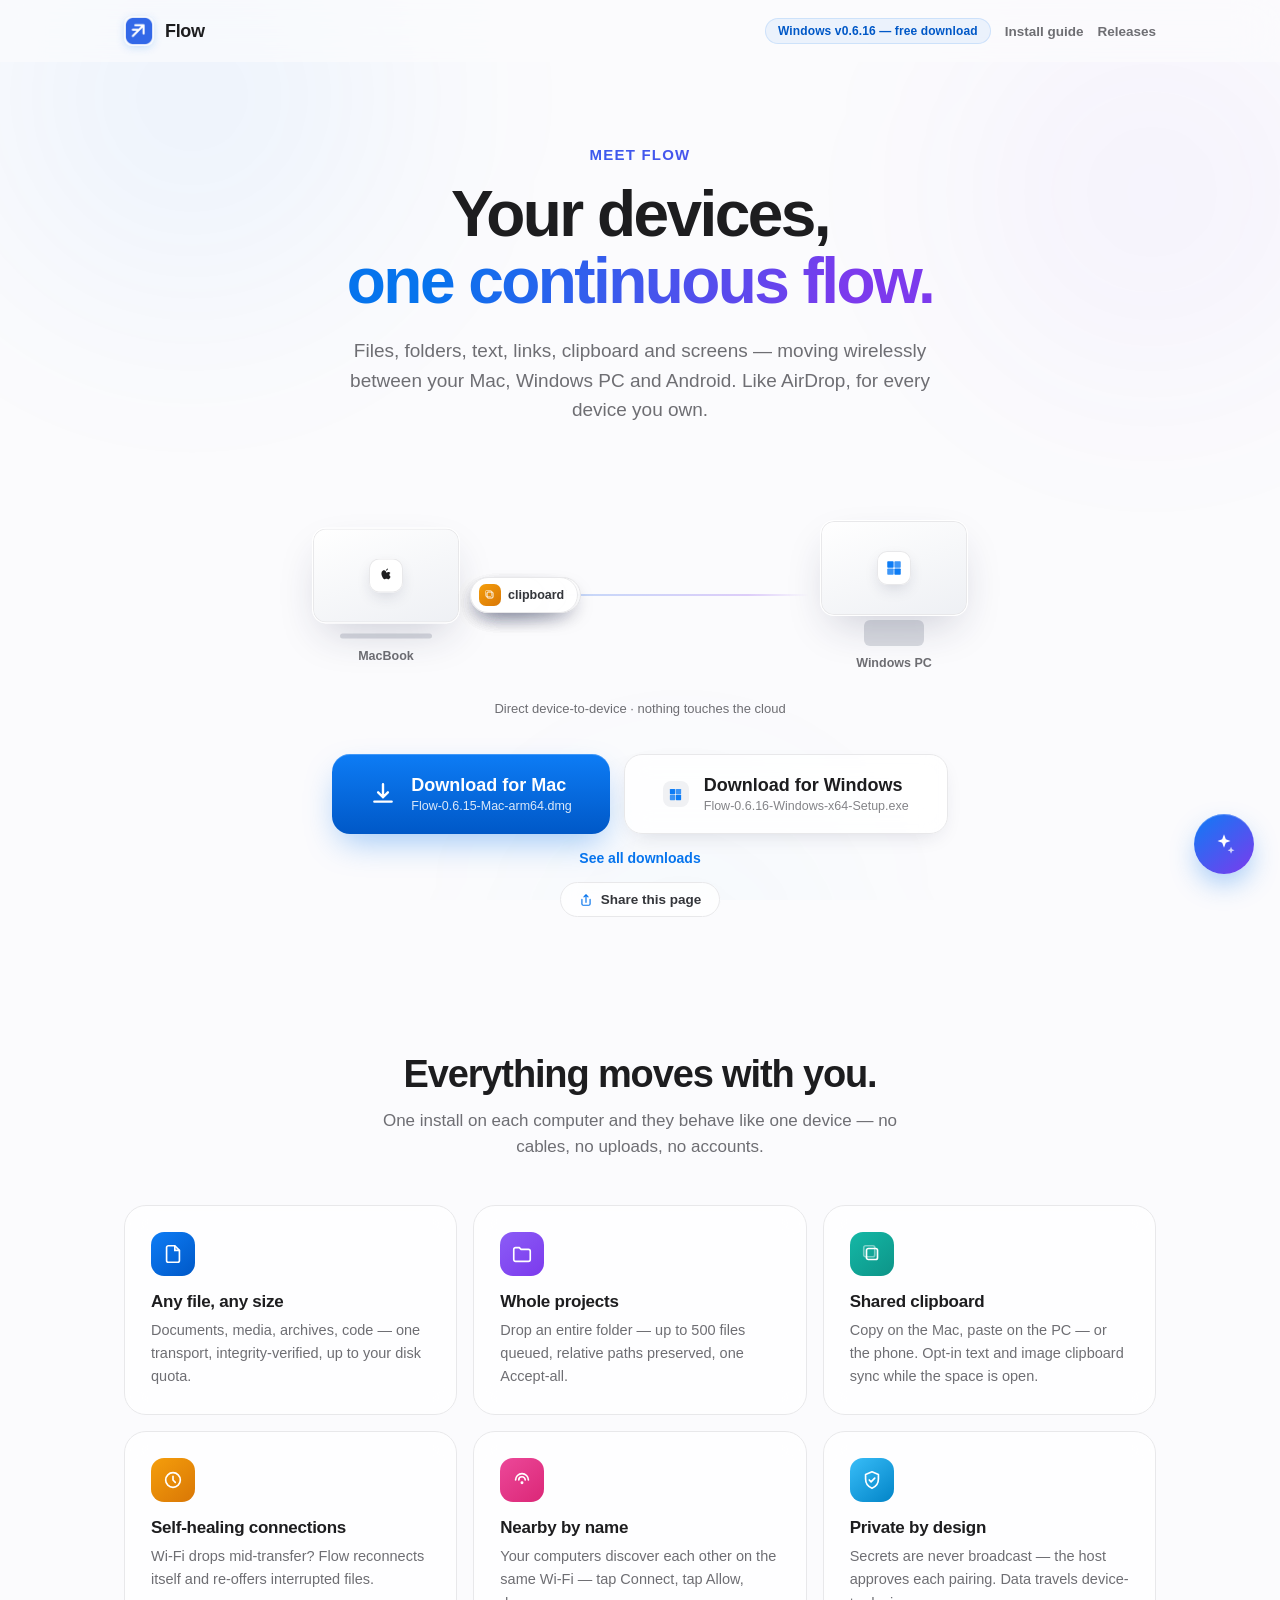
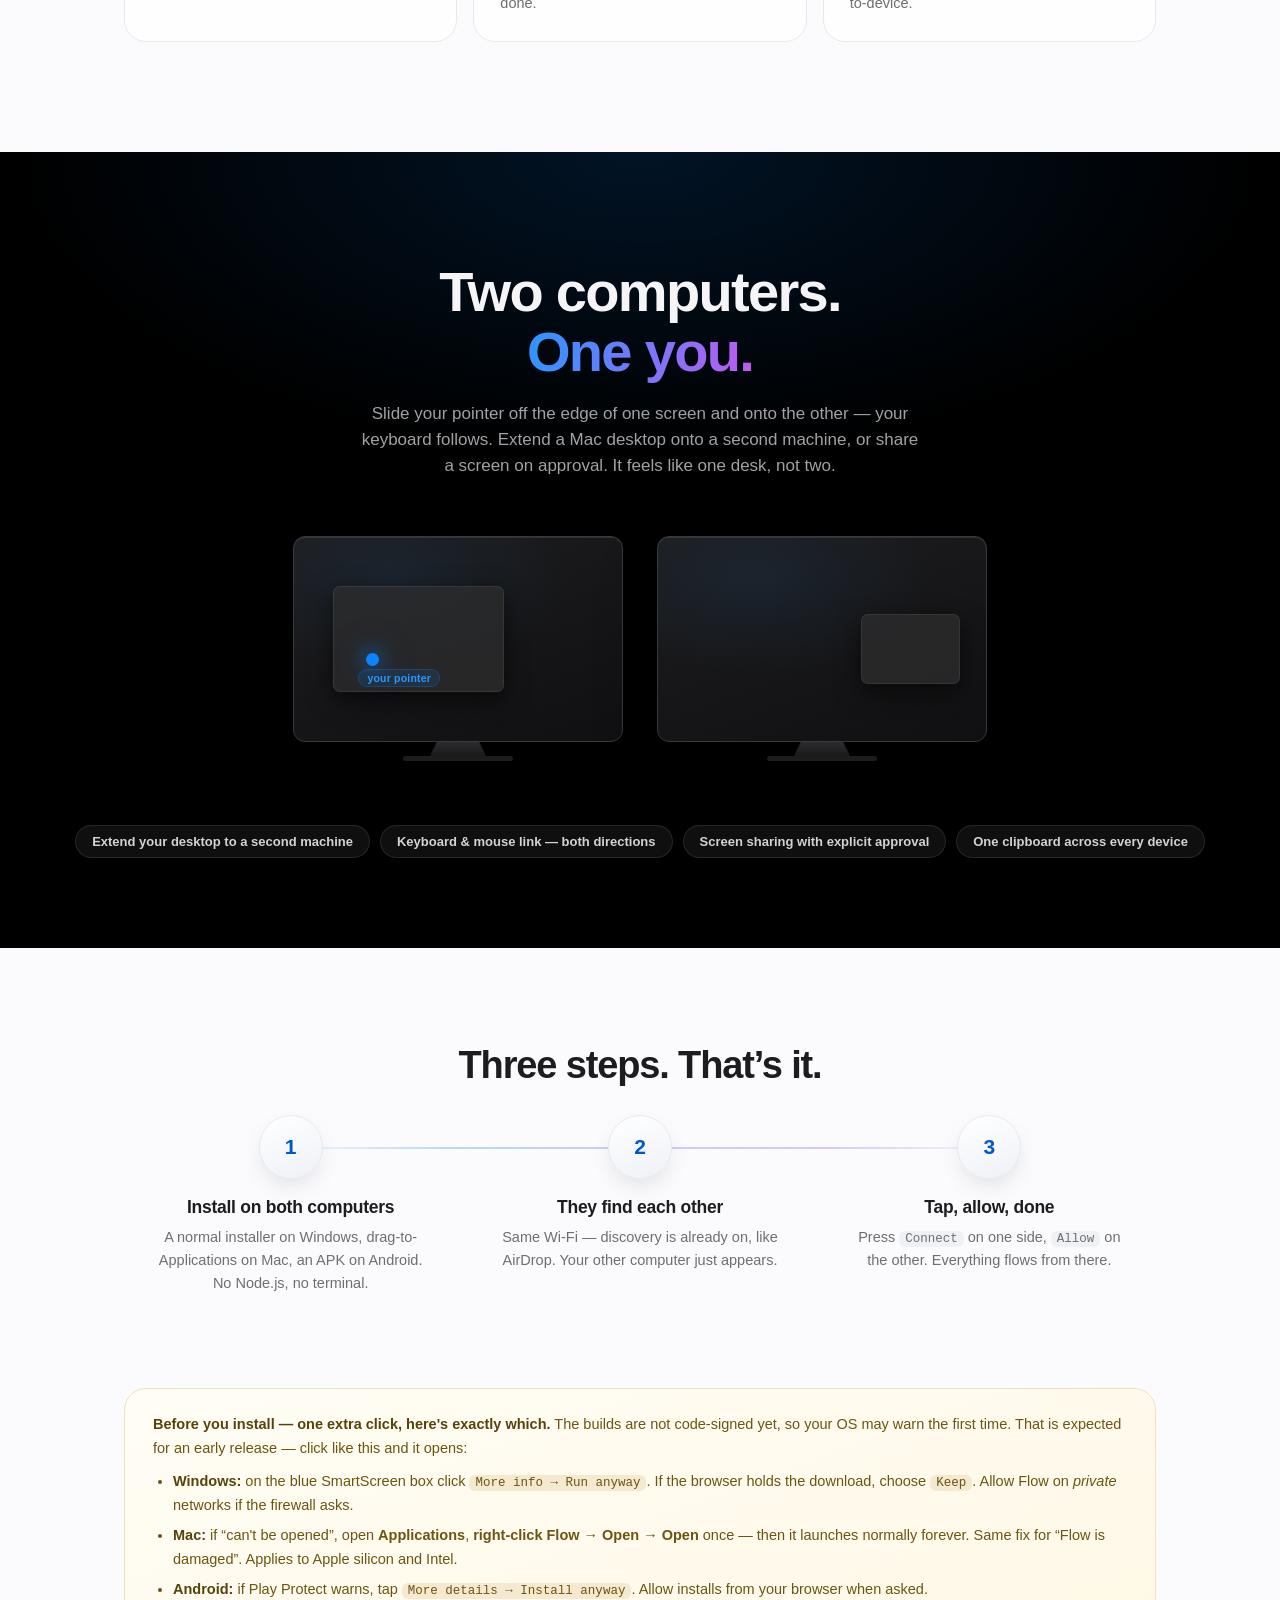
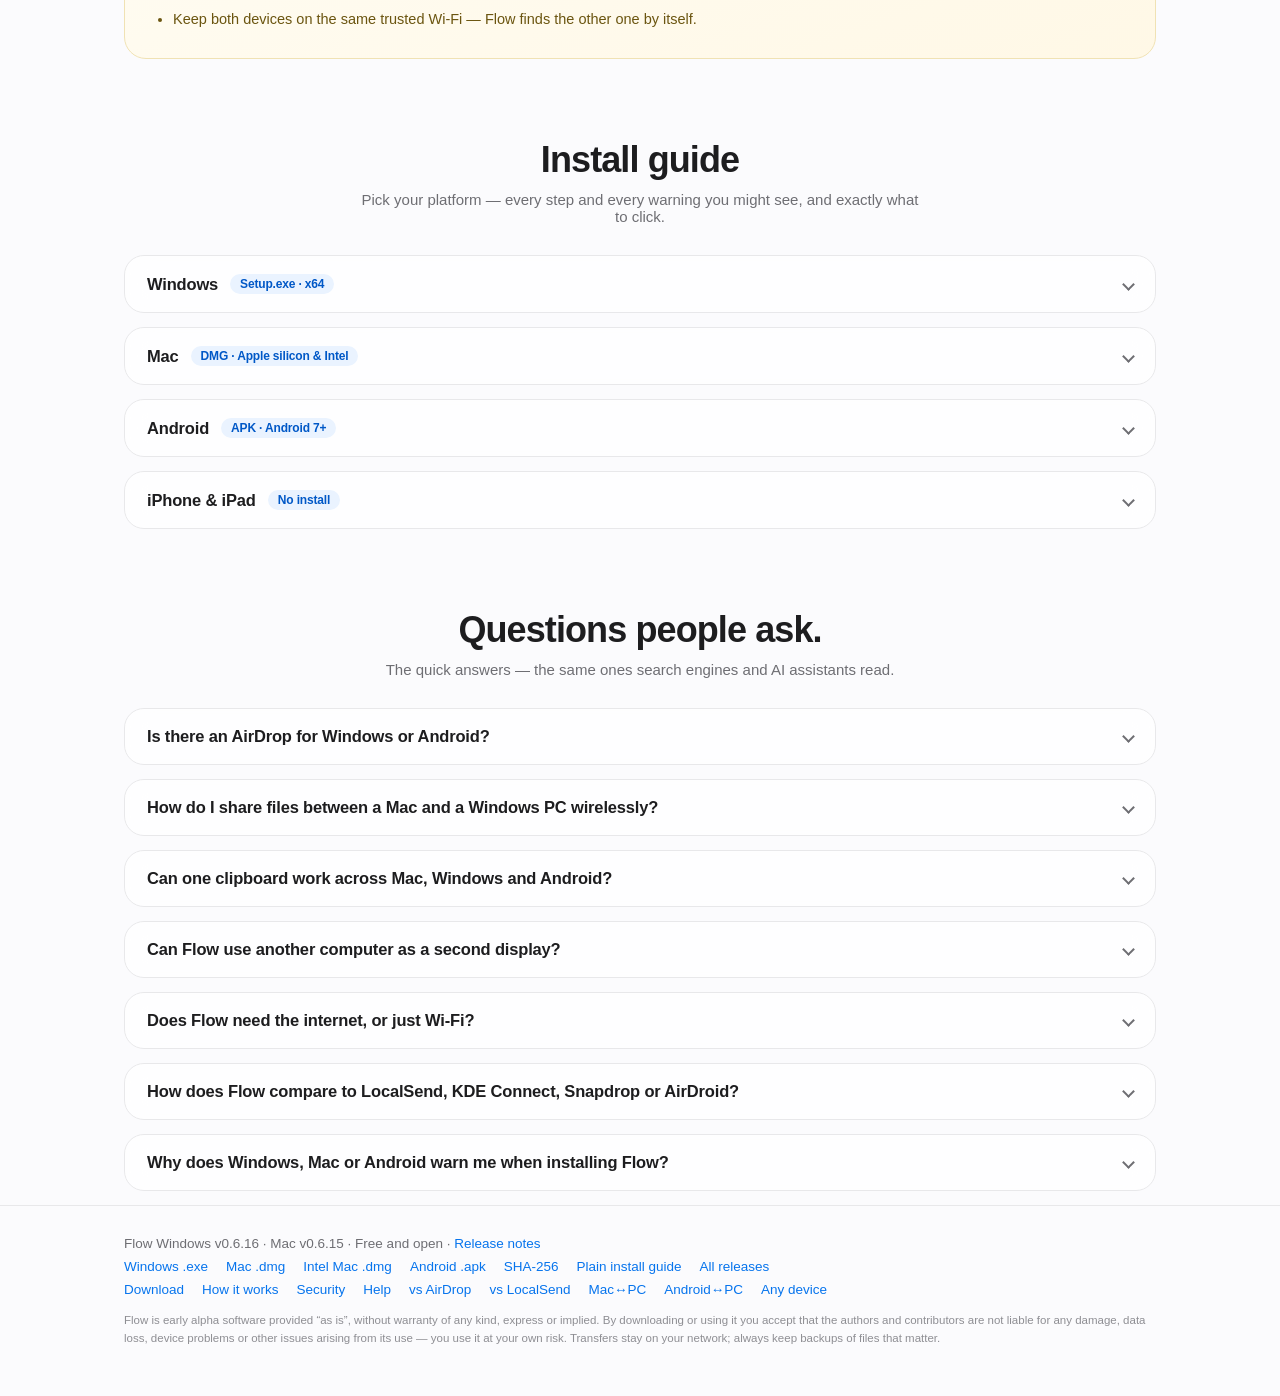
==== index.html @ bc254132 "Keep download links usable when GitHub API stalls" ====
<!doctype html>
<html lang="en">
  <head>
    <meta charset="utf-8" />
    <meta name="viewport" content="width=device-width, initial-scale=1" />
    <title>
      Flow — AirDrop-style file sharing for Windows, Mac &amp; Android
    </title>
    <meta
      name="description"
      content="Flow moves files, folders, text, links and clipboard between your Mac, Windows PC and Android phone wirelessly — like AirDrop, for every device you own. Share from the Windows Send To menu, Finder Open With, the Android share sheet or the menu-bar tray."
    />
    <link rel="canonical" href="https://platiniumtermite.github.io/" />
    <meta name="theme-color" content="#0674ed" />
    <meta property="og:type" content="website" />
    <meta property="og:site_name" content="Flow" />
    <meta property="og:url" content="https://platiniumtermite.github.io/" />
    <meta
      property="og:title"
      content="Flow — your devices, one continuous flow"
    />
    <meta
      property="og:description"
      content="AirDrop-like continuity for every device you own. Move files, folders, text, clipboard and screens between Mac, Windows and Android — free download."
    />
    <meta
      property="og:image"
      content="https://platiniumtermite.github.io/Flow.png"
    />
    <meta name="twitter:card" content="summary" />
    <meta
      name="twitter:title"
      content="Flow — your devices, one continuous flow"
    />
    <meta
      name="twitter:description"
      content="AirDrop-like continuity for every device you own. Move files, folders, text, clipboard and screens between Mac, Windows and Android."
    />
    <meta
      name="twitter:image"
      content="https://platiniumtermite.github.io/Flow.png"
    />
    <meta
      name="keywords"
      content="airdrop for windows, continuity for windows, share files mac windows android, clipboard sync, extended display, universal control alternative"
    />
    <meta
      name="google-site-verification"
      content="go0T_P_wX81kLyziP_LCDEu0iZBkW4DK059RLP5fNl0"
    />
    <meta name="theme-color" content="#fafafa" />
    <link rel="icon" type="image/png" href="Flow.png" />
    <script type="application/ld+json">
      {
        "@context": "https://schema.org",
        "@type": "SoftwareApplication",
        "name": "Flow",
        "alternateName": "Flow Universal Continuity",
        "description": "AirDrop-like continuity for every device: share files, folders, text, links, clipboard, screens and keyboard/mouse between Mac, Windows and Android over Wi-Fi. Devices discover each other automatically and every connection asks for approval.",
        "operatingSystem": "macOS, Windows, Android",
        "applicationCategory": "UtilitiesApplication",
        "offers": { "@type": "Offer", "price": "0", "priceCurrency": "USD" },
        "url": "https://platiniumtermite.github.io/",
        "downloadUrl": "https://github.com/PlatiniumTermite/flow-downloads/releases",
        "softwareVersion": "0.6.15",
        "featureList": "AirDrop-style file sharing, universal clipboard sync, extended display to a second computer, bidirectional keyboard and mouse link, screen sharing with approval, resumable transfers, menu-bar and system-tray agent",
        "keywords": "airdrop for windows, apple continuity for windows, share files mac windows android, universal clipboard windows mac, extended display second computer, universal control alternative"
      }
    </script>
    <script type="application/ld+json">
      {
        "@context": "https://schema.org",
        "@type": "FAQPage",
        "mainEntity": [
          {
            "@type": "Question",
            "name": "Is there an AirDrop for Windows or Android?",
            "acceptedAnswer": {
              "@type": "Answer",
              "text": "Flow is the closest equivalent: a free app that puts AirDrop-style sending on Windows, macOS and Android. Devices on the same Wi-Fi discover each other automatically, the receiver approves, and files, folders, text, links and clipboard move wirelessly."
            }
          },
          {
            "@type": "Question",
            "name": "How do I share files between a Mac and a Windows PC wirelessly?",
            "acceptedAnswer": {
              "@type": "Answer",
              "text": "Install Flow on both computers and join the same Wi-Fi. The computers find each other like AirDrop, one side taps Connect, the other taps Allow, and files can be sent in either direction with progress, resume and folder support."
            }
          },
          {
            "@type": "Question",
            "name": "Can one clipboard work across Mac, Windows and Android?",
            "acceptedAnswer": {
              "@type": "Answer",
              "text": "Yes. Flow syncs copied text in both directions between desktops — like Apple's Universal Clipboard — and clipboard images between desktops too. Android participates through the app and share sheet."
            }
          },
          {
            "@type": "Question",
            "name": "Can Flow use another computer as a second display?",
            "acceptedAnswer": {
              "@type": "Answer",
              "text": "Yes — a Mac can extend its desktop onto a connected Windows or Mac computer over Wi-Fi (experimental), and either side can drive the extended screen with its own keyboard and mouse after approval."
            }
          },
          {
            "@type": "Question",
            "name": "Does Flow need the internet?",
            "acceptedAnswer": {
              "@type": "Answer",
              "text": "No. Everything runs on your local Wi-Fi — discovery, pairing, files, clipboard and displays. A phone hotspot works when there's no router. For devices on different networks, invitation links or a self-hosted relay can bridge them."
            }
          },
          {
            "@type": "Question",
            "name": "How does Flow compare to LocalSend, KDE Connect, Snapdrop or AirDroid?",
            "acceptedAnswer": {
              "@type": "Answer",
              "text": "Flow focuses on the full continuity experience rather than just file transfer: alongside AirDrop-style sending it adds a shared clipboard, screen sharing, a second-computer extended display and bidirectional keyboard/mouse linking, all from a menu-bar or tray agent that stays discoverable without a window open."
            }
          },
          {
            "@type": "Question",
            "name": "Why does my computer warn me when installing Flow?",
            "acceptedAnswer": {
              "@type": "Answer",
              "text": "Flow is an early-alpha build distributed outside the app stores, so Windows SmartScreen, macOS Gatekeeper and Play Protect show their standard 'unknown developer' warnings. On Windows click More info → Run anyway; on Mac right-click Flow → Open → Open; on Android tap More details → Install anyway."
            }
          }
        ]
      }
    </script>
    <script type="application/ld+json">
      {
        "@context": "https://schema.org",
        "@type": "Organization",
        "name": "Flow",
        "url": "https://platiniumtermite.github.io/",
        "logo": "https://platiniumtermite.github.io/Flow.png"
      }
    </script>
    <script type="application/ld+json">
      {
        "@context": "https://schema.org",
        "@type": "WebSite",
        "name": "Flow",
        "url": "https://platiniumtermite.github.io/"
      }
    </script>
    <style>
      :root {
        --blue: #0674ed;
        --blue-deep: #0058c7;
        --violet: #7c3aed;
        --ink: #1d1d1f;
        --muted: #6e6e73;
        --line: #e8e8ea;
        --card: rgba(255, 255, 255, 0.72);
        --ease: cubic-bezier(0.22, 1, 0.36, 1);
      }
      * {
        box-sizing: border-box;
        margin: 0;
      }
      html {
        scroll-behavior: smooth;
      }
      body {
        font-family:
          -apple-system, BlinkMacSystemFont, "SF Pro Display", "SF Pro Text",
          "Segoe UI", Roboto, Inter, sans-serif;
        color: var(--ink);
        background: #fbfbfd;
        -webkit-font-smoothing: antialiased;
        text-rendering: optimizeLegibility;
        overflow-x: hidden;
      }

      /* ---------- ambient ---------- */
      .ambient {
        position: fixed;
        inset: 0;
        z-index: -2;
        overflow: hidden;
      }
      .ambient i {
        position: absolute;
        border-radius: 50%;
        filter: blur(90px);
        opacity: 0.5;
      }
      .ambient i.a {
        width: 44rem;
        height: 40rem;
        left: -10rem;
        top: -14rem;
        background: radial-gradient(circle, #0674ed26, transparent 65%);
        animation: drift-a 26s ease-in-out infinite alternate;
      }
      .ambient i.b {
        width: 40rem;
        height: 36rem;
        right: -12rem;
        top: -6rem;
        background: radial-gradient(circle, #7c3aed1f, transparent 65%);
        animation: drift-b 32s ease-in-out infinite alternate;
      }
      .ambient i.c {
        width: 34rem;
        height: 30rem;
        left: 32%;
        bottom: -18rem;
        background: radial-gradient(circle, #0ea5e914, transparent 65%);
        animation: drift-c 38s ease-in-out infinite alternate;
      }
      @keyframes drift-a {
        to {
          transform: translate(7rem, 5rem) scale(1.12);
        }
      }
      @keyframes drift-b {
        to {
          transform: translate(-6rem, 7rem) scale(1.08);
        }
      }
      @keyframes drift-c {
        to {
          transform: translate(-5rem, -6rem) scale(1.15);
        }
      }

      /* ---------- frosted nav ---------- */
      nav {
        position: sticky;
        top: 0;
        z-index: 50;
        backdrop-filter: saturate(180%) blur(20px);
        -webkit-backdrop-filter: saturate(180%) blur(20px);
        background: rgba(251, 251, 253, 0.72);
        transition: box-shadow 0.35s var(--ease);
      }
      nav.scrolled {
        box-shadow: 0 1px 0 var(--line);
      }
      .nav-in {
        max-width: 1080px;
        margin: 0 auto;
        padding: 16px 24px;
        display: flex;
        align-items: center;
        justify-content: space-between;
      }
      .brand {
        display: flex;
        align-items: center;
        gap: 11px;
        font-weight: 700;
        font-size: 18px;
        letter-spacing: -0.02em;
      }
      .brand img {
        width: 30px;
        height: 30px;
        border-radius: 8px;
        box-shadow: 0 2px 8px #0674ed30;
      }
      .nav-right {
        display: flex;
        align-items: center;
        gap: 14px;
      }
      .badge {
        font-size: 12px;
        font-weight: 600;
        letter-spacing: 0.01em;
        color: var(--blue-deep);
        background: #0674ed10;
        border: 1px solid #0674ed22;
        padding: 5px 12px;
        border-radius: 999px;
      }
      .nav-link {
        font-size: 13.5px;
        font-weight: 600;
        color: var(--muted);
        text-decoration: none;
        transition: color 0.2s;
      }
      .nav-link:hover {
        color: var(--ink);
      }

      .wrap {
        max-width: 1080px;
        margin: 0 auto;
        padding: 0 24px;
      }

      /* ---------- reveal ---------- */
      .reveal {
        opacity: 0;
        transform: translateY(26px);
        transition:
          opacity 0.9s var(--ease),
          transform 0.9s var(--ease);
        transition-delay: var(--d, 0s);
      }
      .reveal.in {
        opacity: 1;
        transform: none;
      }

      /* ---------- hero ---------- */
      .hero {
        text-align: center;
        padding: 84px 0 40px;
      }
      .eyebrow {
        font-size: 15px;
        font-weight: 600;
        letter-spacing: 0.08em;
        text-transform: uppercase;
        background: linear-gradient(100deg, var(--blue), var(--violet));
        -webkit-background-clip: text;
        background-clip: text;
        color: transparent;
        margin-bottom: 18px;
      }
      .hero h1 {
        font-size: clamp(38px, 6.4vw, 64px);
        letter-spacing: -0.04em;
        line-height: 1.04;
        font-weight: 750;
      }
      .hero h1 span {
        background: linear-gradient(105deg, var(--blue) 15%, var(--violet) 85%);
        -webkit-background-clip: text;
        background-clip: text;
        color: transparent;
      }
      .hero p.sub {
        margin: 22px auto 0;
        max-width: 580px;
        font-size: 19px;
        line-height: 1.55;
        color: var(--muted);
      }

      /* ---------- device flow visual ---------- */
      .stage {
        position: relative;
        margin: 56px auto 8px;
        width: min(680px, 92vw);
        height: 230px;
      }
      .dev {
        position: absolute;
        top: 50%;
        transform: translateY(-50%);
        width: 148px;
        display: flex;
        flex-direction: column;
        align-items: center;
        gap: 10px;
        animation: float 7s ease-in-out infinite;
      }
      .dev.left {
        left: 12px;
      }
      .dev.right {
        right: 12px;
        animation-delay: -3.5s;
      }
      @keyframes float {
        0%,
        100% {
          transform: translateY(-52%);
        }
        50% {
          transform: translateY(-47%);
        }
      }
      .screen {
        width: 148px;
        height: 96px;
        border-radius: 14px;
        background: linear-gradient(160deg, #ffffff, #eef0f4);
        border: 1px solid #ffffff;
        box-shadow:
          0 18px 44px -12px rgba(31, 38, 71, 0.22),
          inset 0 0 0 1px var(--line);
        display: grid;
        place-items: center;
        position: relative;
        overflow: hidden;
      }
      .screen::after {
        content: "";
        position: absolute;
        inset: 0;
        background: linear-gradient(
          115deg,
          transparent 30%,
          #ffffff70 48%,
          transparent 62%
        );
        transform: translateX(-120%);
        animation: sheen 6s ease-in-out infinite;
      }
      @keyframes sheen {
        0%,
        55% {
          transform: translateX(-120%);
        }
        80%,
        100% {
          transform: translateX(120%);
        }
      }
      .dev .base {
        width: 92px;
        height: 5px;
        border-radius: 4px;
        background: #d8dae0;
      }
      .dev.right .base {
        width: 60px;
        height: 26px;
        border-radius: 6px;
        margin-top: -6px;
      }
      .os-dot {
        width: 34px;
        height: 34px;
        border-radius: 10px;
        display: grid;
        place-items: center;
        background: #fff;
        box-shadow:
          0 6px 16px -4px rgba(31, 38, 71, 0.18),
          inset 0 0 0 1px var(--line);
      }
      .os-dot svg {
        width: 18px;
        height: 18px;
      }
      .dev .name {
        font-size: 12.5px;
        font-weight: 600;
        color: var(--muted);
      }

      /* radar pulse behind each device */
      .pulse {
        position: absolute;
        top: 50%;
        width: 150px;
        height: 150px;
        transform: translateY(-50%);
        border-radius: 50%;
        pointer-events: none;
      }
      .pulse.left {
        left: 11px;
      }
      .pulse.right {
        right: 11px;
      }
      .pulse::before,
      .pulse::after {
        content: "";
        position: absolute;
        inset: 0;
        border-radius: 50%;
        border: 1.5px solid #0674ed;
        opacity: 0;
        animation: radar 4.5s ease-out infinite;
      }
      .pulse::after {
        animation-delay: 2.25s;
      }
      @keyframes radar {
        0% {
          transform: scale(0.55);
          opacity: 0.5;
        }
        100% {
          transform: scale(1.5);
          opacity: 0;
        }
      }

      /* the beam + flying payloads */
      .beam {
        position: absolute;
        left: 170px;
        right: 170px;
        top: 50%;
        height: 2px;
        transform: translateY(-50%);
        background: linear-gradient(
          90deg,
          transparent,
          #0674ed3d 18%,
          #7c3aed3d 82%,
          transparent
        );
        border-radius: 2px;
      }
      .fly {
        position: absolute;
        top: 50%;
        left: 170px;
        transform: translateY(-50%);
        animation: travel 3.4s var(--ease) infinite;
      }
      .fly.f2 {
        animation-delay: -1.7s;
      }
      .fly.back {
        animation-name: travel-back;
        animation-delay: -0.85s;
      }
      .fly.back.f4 {
        animation-delay: -2.55s;
      }
      @keyframes travel {
        0% {
          left: 170px;
          opacity: 0;
          transform: translateY(-50%) scale(0.7);
        }
        12% {
          opacity: 1;
          transform: translateY(-50%) scale(1);
        }
        88% {
          opacity: 1;
        }
        100% {
          left: calc(100% - 208px);
          opacity: 0;
          transform: translateY(-50%) scale(0.7);
        }
      }
      @keyframes travel-back {
        0% {
          left: calc(100% - 208px);
          opacity: 0;
          transform: translateY(-50%) scale(0.7);
        }
        12% {
          opacity: 1;
          transform: translateY(-50%) scale(1);
        }
        88% {
          opacity: 1;
        }
        100% {
          left: 170px;
          opacity: 0;
          transform: translateY(-50%) scale(0.7);
        }
      }
      .chip {
        display: inline-flex;
        align-items: center;
        gap: 7px;
        background: rgba(255, 255, 255, 0.92);
        border: 1px solid var(--line);
        border-radius: 999px;
        padding: 6px 13px 6px 8px;
        font-size: 12.5px;
        font-weight: 600;
        color: #34363b;
        box-shadow: 0 8px 22px -8px rgba(31, 38, 71, 0.28);
        white-space: nowrap;
      }
      .chip i {
        width: 22px;
        height: 22px;
        border-radius: 7px;
        display: grid;
        place-items: center;
        color: #fff;
        font-style: normal;
      }
      .chip.blue i {
        background: linear-gradient(140deg, #0d7cf5, var(--blue-deep));
      }
      .chip.violet i {
        background: linear-gradient(140deg, #8b5cf6, var(--violet));
      }
      .chip.teal i {
        background: linear-gradient(140deg, #14b8a6, #0d9488);
      }
      .chip.amber i {
        background: linear-gradient(140deg, #f59e0b, #d97706);
      }
      .chip svg {
        width: 12px;
        height: 12px;
      }
      .stage .cap {
        position: absolute;
        left: 0;
        right: 0;
        bottom: -6px;
        text-align: center;
        font-size: 13px;
        color: var(--muted);
      }

      /* ---------- download ---------- */
      .dl-zone {
        margin-top: 44px;
        display: flex;
        flex-direction: column;
        align-items: center;
        gap: 16px;
      }
      .dl-row {
        display: flex;
        flex-wrap: wrap;
        justify-content: center;
        gap: 14px;
      }
      .dl-btn {
        position: relative;
        display: inline-flex;
        align-items: center;
        gap: 15px;
        font-size: 18px;
        font-weight: 650;
        padding: 19px 38px;
        border-radius: 18px;
        text-decoration: none;
        overflow: hidden;
        transition:
          transform 0.25s var(--ease),
          box-shadow 0.25s var(--ease);
      }
      .dl-btn svg {
        flex: none;
      }
      .dl-btn .meta {
        display: flex;
        flex-direction: column;
        align-items: flex-start;
        line-height: 1.3;
        position: relative;
      }
      .dl-btn .meta small {
        font-size: 12.5px;
        font-weight: 500;
        opacity: 0.85;
        font-variant-numeric: tabular-nums;
      }
      #dl {
        position: relative;
        display: inline-flex;
        align-items: center;
        gap: 15px;
        background: linear-gradient(180deg, #0d7cf5, var(--blue-deep));
        color: #fff;
        font-size: 18px;
        font-weight: 650;
        padding: 19px 38px;
        border-radius: 18px;
        text-decoration: none;
        overflow: hidden;
        box-shadow:
          0 14px 34px -8px #0674ed66,
          inset 0 1px 0 #ffffff38;
        transition:
          transform 0.25s var(--ease),
          box-shadow 0.25s var(--ease);
      }
      #dl::before {
        content: "";
        position: absolute;
        inset: 0;
        background: linear-gradient(
          110deg,
          transparent 30%,
          #ffffff2e 50%,
          transparent 68%
        );
        transform: translateX(-130%);
        transition: transform 0.7s var(--ease);
      }
      #dl:hover {
        transform: translateY(-2px) scale(1.015);
        box-shadow:
          0 20px 44px -8px #0674ed77,
          inset 0 1px 0 #ffffff38;
      }
      #dl:hover::before {
        transform: translateX(130%);
      }
      #dl:active {
        transform: translateY(0) scale(0.99);
      }
      #dl-alt {
        background: rgba(255, 255, 255, 0.82);
        backdrop-filter: blur(12px);
        -webkit-backdrop-filter: blur(12px);
        color: var(--ink);
        border: 1px solid var(--line);
        box-shadow: 0 8px 22px -10px rgba(31, 38, 71, 0.18);
      }
      #dl-alt:hover {
        transform: translateY(-2px) scale(1.015);
        border-color: #0674ed55;
        box-shadow: 0 16px 34px -12px rgba(31, 38, 71, 0.26);
      }
      #dl-alt:active {
        transform: translateY(0) scale(0.99);
      }
      #dl-alt .meta small {
        color: var(--muted);
      }
      #dl-alt .os-mini {
        width: 26px;
        height: 26px;
        border-radius: 8px;
        display: grid;
        place-items: center;
        background: #f0f1f4;
      }
      #dl-alt .os-mini svg {
        width: 15px;
        height: 15px;
      }
      #dl-alt.hidden-alt {
        display: none;
      }
      .dl-note {
        font-size: 14px;
        color: var(--muted);
      }
      .dl-note a {
        color: var(--blue);
        text-decoration: none;
        font-weight: 600;
      }
      .dl-note a:hover {
        text-decoration: underline;
      }
      .share-btn {
        display: inline-flex;
        align-items: center;
        gap: 8px;
        border: 1px solid var(--line);
        background: rgba(255, 255, 255, 0.75);
        backdrop-filter: blur(10px);
        -webkit-backdrop-filter: blur(10px);
        color: #34363b;
        font-size: 13.5px;
        font-weight: 600;
        padding: 9px 18px;
        border-radius: 999px;
        cursor: pointer;
        transition:
          border-color 0.2s,
          transform 0.2s var(--ease),
          box-shadow 0.2s var(--ease);
      }
      .share-btn:hover {
        border-color: #0674ed66;
        transform: translateY(-1px);
        box-shadow: 0 8px 18px -8px rgba(31, 38, 71, 0.25);
      }
      .share-btn svg {
        width: 14px;
        height: 14px;
        color: var(--blue);
      }
      .toast {
        position: fixed;
        left: 50%;
        bottom: 34px;
        transform: translate(-50%, 20px);
        background: #1d1d1f;
        color: #fff;
        font-size: 14px;
        font-weight: 600;
        padding: 12px 22px;
        border-radius: 12px;
        box-shadow: 0 14px 34px rgba(0, 0, 0, 0.25);
        opacity: 0;
        pointer-events: none;
        transition:
          opacity 0.35s var(--ease),
          transform 0.35s var(--ease);
        z-index: 95;
      }
      .toast.show {
        opacity: 1;
        transform: translate(-50%, 0);
      }
      .dots {
        display: inline-flex;
        gap: 3px;
      }
      .dots b {
        width: 4px;
        height: 4px;
        border-radius: 50%;
        background: currentColor;
        opacity: 0.35;
        animation: blink 1.2s ease-in-out infinite;
      }
      .dots b:nth-child(2) {
        animation-delay: 0.2s;
      }
      .dots b:nth-child(3) {
        animation-delay: 0.4s;
      }
      @keyframes blink {
        50% {
          opacity: 1;
        }
      }

      /* ---------- feature showcase ---------- */
      .section-title {
        text-align: center;
        font-size: clamp(26px, 3.6vw, 38px);
        font-weight: 720;
        letter-spacing: -0.03em;
        padding: 96px 0 12px;
      }
      .section-sub {
        text-align: center;
        color: var(--muted);
        font-size: 17px;
        max-width: 560px;
        margin: 0 auto 44px;
        line-height: 1.55;
      }
      .showcase {
        display: grid;
        grid-template-columns: repeat(3, 1fr);
        gap: 16px;
      }
      @media (max-width: 820px) {
        .showcase {
          grid-template-columns: 1fr;
        }
      }
      .card {
        background: var(--card);
        backdrop-filter: blur(14px);
        -webkit-backdrop-filter: blur(14px);
        border: 1px solid var(--line);
        border-radius: 22px;
        padding: 26px;
        transition:
          transform 0.35s var(--ease),
          box-shadow 0.35s var(--ease),
          border-color 0.35s var(--ease);
      }
      .card:hover {
        transform: translateY(-4px);
        border-color: #0674ed40;
        box-shadow: 0 22px 44px -18px rgba(31, 38, 71, 0.22);
      }
      .card .ico {
        width: 44px;
        height: 44px;
        border-radius: 13px;
        display: grid;
        place-items: center;
        margin-bottom: 16px;
        color: #fff;
      }
      .card:nth-child(6n + 1) .ico {
        background: linear-gradient(140deg, #0d7cf5, var(--blue-deep));
      }
      .card:nth-child(6n + 2) .ico {
        background: linear-gradient(140deg, #8b5cf6, var(--violet));
      }
      .card:nth-child(6n + 3) .ico {
        background: linear-gradient(140deg, #14b8a6, #0d9488);
      }
      .card:nth-child(6n + 4) .ico {
        background: linear-gradient(140deg, #f59e0b, #d97706);
      }
      .card:nth-child(6n + 5) .ico {
        background: linear-gradient(140deg, #ec4899, #db2777);
      }
      .card:nth-child(6n + 6) .ico {
        background: linear-gradient(140deg, #38bdf8, #0284c7);
      }
      .card .ico svg {
        width: 22px;
        height: 22px;
      }
      .card h3 {
        font-size: 17px;
        letter-spacing: -0.015em;
        margin-bottom: 7px;
      }
      .card p {
        font-size: 14.5px;
        line-height: 1.6;
        color: var(--muted);
      }
      .card p code {
        background: #f0f1f4;
        border-radius: 6px;
        padding: 1px 6px;
        font-size: 12.5px;
      }

      /* ---------- steps ---------- */
      .steps {
        position: relative;
        display: grid;
        grid-template-columns: repeat(3, 1fr);
        gap: 16px;
        margin-top: 8px;
      }
      @media (max-width: 820px) {
        .steps {
          grid-template-columns: 1fr;
        }
        .steps::before {
          display: none;
        }
      }
      .steps::before {
        content: "";
        position: absolute;
        top: 40px;
        left: 14%;
        right: 14%;
        height: 1.5px;
        background: linear-gradient(
          90deg,
          transparent,
          #0674ed45 25%,
          #7c3aed45 75%,
          transparent
        );
      }
      .step {
        position: relative;
        text-align: center;
        padding: 8px 18px 4px;
      }
      .step .n {
        position: relative;
        z-index: 1;
        display: inline-grid;
        place-items: center;
        width: 64px;
        height: 64px;
        border-radius: 50%;
        background: linear-gradient(160deg, #ffffff, #eef1f7);
        border: 1px solid var(--line);
        box-shadow: 0 10px 26px -10px rgba(31, 38, 71, 0.22);
        color: var(--blue-deep);
        font-weight: 750;
        font-size: 21px;
        margin-bottom: 18px;
      }
      .step h3 {
        font-size: 17.5px;
        letter-spacing: -0.015em;
        margin-bottom: 8px;
      }
      .step p {
        font-size: 14.5px;
        line-height: 1.6;
        color: var(--muted);
        max-width: 280px;
        margin: 0 auto;
      }
      .step p code {
        background: #f0f1f4;
        border-radius: 6px;
        padding: 1px 6px;
        font-size: 12.5px;
      }

      /* ---------- cinematic dark section ---------- */
      .dark {
        margin: 110px calc(50% - 50vw) 0;
        padding: 110px 24px 90px;
        background: #000;
        color: #f5f5f7;
        text-align: center;
        position: relative;
        overflow: hidden;
      }
      .dark::before {
        content: "";
        position: absolute;
        inset: 0;
        background: radial-gradient(
          ellipse 70% 55% at 50% 0%,
          #0a84ff26,
          transparent 70%
        );
        pointer-events: none;
      }
      .dark h2 {
        font-size: clamp(34px, 5.4vw, 56px);
        font-weight: 800;
        letter-spacing: -0.03em;
        line-height: 1.08;
        position: relative;
      }
      .dark h2 span {
        background: linear-gradient(100deg, #2997ff, #bf5af2);
        -webkit-background-clip: text;
        background-clip: text;
        color: transparent;
      }
      .dark .sub {
        color: #a1a1a6;
        font-size: 17px;
        max-width: 560px;
        margin: 18px auto 56px;
        line-height: 1.55;
        position: relative;
      }
      /* two displays, one pointer — the universal-control moment */
      .uc-scene {
        position: relative;
        display: flex;
        justify-content: center;
        align-items: flex-end;
        gap: 34px;
        margin: 0 auto 64px;
        max-width: 760px;
      }
      .uc-mon {
        width: min(330px, 42vw);
        aspect-ratio: 16 / 10;
        border-radius: 12px;
        background: linear-gradient(160deg, #1d1d1f, #101012);
        border: 1px solid #38383d;
        box-shadow:
          0 30px 70px -20px #000c,
          inset 0 1px 0 #ffffff14;
        position: relative;
        overflow: hidden;
      }
      .uc-mon::before {
        /* desktop glow + menu bar */
        content: "";
        position: absolute;
        inset: 0;
        background:
          linear-gradient(#ffffff09, transparent 9%) top / 100% 8% no-repeat,
          radial-gradient(ellipse 90% 80% at 30% 20%, #2997ff14, transparent 60%);
      }
      .uc-mon .win {
        position: absolute;
        border-radius: 7px;
        background: #2c2c2ecc;
        border: 1px solid #ffffff12;
        box-shadow: 0 8px 24px #0009;
      }
      .uc-mon .win.w1 {
        width: 52%;
        height: 52%;
        left: 12%;
        top: 24%;
      }
      .uc-mon .win.w2 {
        width: 30%;
        height: 34%;
        right: 8%;
        top: 38%;
      }
      .uc-stand {
        width: 56px;
        height: 14px;
        margin: 0 auto;
        background: linear-gradient(#2c2c2e, #1a1a1c);
        clip-path: polygon(12% 0, 88% 0, 100% 100%, 0 100%);
      }
      .uc-base {
        width: 110px;
        height: 5px;
        margin: 0 auto;
        border-radius: 3px;
        background: #2c2c2e;
      }
      .uc-dot {
        position: absolute;
        width: 13px;
        height: 13px;
        border-radius: 50%;
        background: #0a84ff;
        box-shadow:
          0 0 20px #0a84ff,
          0 0 44px #0a84ff66;
        top: 52%;
        left: 14%;
        z-index: 3;
        animation: uc-glide 7s cubic-bezier(0.65, 0, 0.35, 1) infinite;
      }
      .uc-label {
        position: absolute;
        top: calc(52% + 16px);
        left: 14%;
        transform: translateX(-8px);
        font-size: 10.5px;
        font-weight: 600;
        letter-spacing: 0.02em;
        color: #2997ff;
        background: #0a84ff1f;
        border: 1px solid #0a84ff3d;
        padding: 2px 8px;
        border-radius: 20px;
        z-index: 3;
        white-space: nowrap;
        animation: uc-glide 7s cubic-bezier(0.65, 0, 0.35, 1) infinite;
      }
      @keyframes uc-glide {
        0%,
        18% {
          left: 14%;
        }
        46%,
        58% {
          left: 76%;
        }
        88%,
        100% {
          left: 14%;
        }
      }
      .dark .feats {
        display: flex;
        flex-wrap: wrap;
        justify-content: center;
        gap: 10px;
        position: relative;
      }
      .dark .feats span {
        font-size: 13px;
        font-weight: 550;
        color: #d2d2d7;
        background: #ffffff0f;
        border: 1px solid #ffffff1a;
        border-radius: 980px;
        padding: 8px 16px;
        backdrop-filter: blur(6px);
      }
      @media (prefers-reduced-motion: reduce) {
        .uc-dot,
        .uc-label {
          animation: none;
          left: 46%;
        }
      }
      @media (max-width: 560px) {
        .dark {
          padding: 70px 18px 60px;
        }
        .uc-scene {
          gap: 18px;
        }
      }

      /* ---------- install guide ---------- */
      .install {
        margin-top: 80px;
      }
      .install > h2 {
        font-size: clamp(26px, 4vw, 36px);
        letter-spacing: -0.025em;
        text-align: center;
        margin-bottom: 10px;
      }
      .install > p {
        text-align: center;
        color: var(--muted);
        font-size: 15px;
        margin: 0 auto 30px;
        max-width: 560px;
      }
      .os {
        background: var(--card);
        backdrop-filter: blur(14px);
        border: 1px solid var(--line);
        border-radius: 20px;
        margin-bottom: 14px;
        overflow: hidden;
      }
      .os > summary {
        cursor: pointer;
        list-style: none;
        display: flex;
        align-items: center;
        gap: 12px;
        padding: 18px 22px;
        font-weight: 700;
        font-size: 16.5px;
        letter-spacing: -0.01em;
      }
      .os > summary::-webkit-details-marker {
        display: none;
      }
      .os > summary .chev {
        margin-left: auto;
        width: 9px;
        height: 9px;
        border-right: 2px solid var(--muted);
        border-bottom: 2px solid var(--muted);
        transform: rotate(45deg);
        transition: transform 0.25s var(--ease);
      }
      .os[open] > summary .chev {
        transform: rotate(-135deg);
      }
      .os > summary .tag {
        font-weight: 600;
        font-size: 12px;
        color: var(--blue-deep);
        background: #eaf3ff;
        border-radius: 999px;
        padding: 3px 10px;
      }
      .os .os-body {
        padding: 0 26px 24px;
        font-size: 14.5px;
        line-height: 1.65;
        color: var(--muted);
      }
      .os .os-body ol {
        padding-left: 20px;
        margin: 0 0 14px;
      }
      .os .os-body ol li {
        margin-top: 7px;
      }
      .os .os-body code {
        background: #f0f1f4;
        border-radius: 6px;
        padding: 1px 6px;
        font-size: 12.5px;
      }
      .os .fix {
        background: #fffdf5;
        border: 1px solid #f0e2b4;
        border-radius: 14px;
        padding: 14px 16px;
        font-size: 13.5px;
      }
      .os .fix b {
        color: #57430a;
      }
      .os .fix ul {
        margin: 8px 0 0;
        padding-left: 18px;
      }
      .os .fix li + li {
        margin-top: 6px;
      }
      .os .fix code {
        background: #f5ead0;
      }

      /* ---------- notice ---------- */
      .notice {
        background: linear-gradient(160deg, #fffdf5, #fff8e6);
        border: 1px solid #f0e2b4;
        border-radius: 22px;
        padding: 24px 28px;
        font-size: 14.5px;
        line-height: 1.65;
        color: #6b5510;
        margin: 88px 0 64px;
      }
      .notice strong {
        color: #57430a;
      }
      .notice details {
        margin-top: 10px;
      }
      .notice summary {
        cursor: pointer;
        font-weight: 650;
        color: #57430a;
        list-style: none;
        display: inline-flex;
        align-items: center;
        gap: 7px;
      }
      .notice summary::after {
        content: "";
        width: 7px;
        height: 7px;
        border-right: 1.8px solid currentColor;
        border-bottom: 1.8px solid currentColor;
        transform: rotate(45deg);
        margin-top: -3px;
        transition: transform 0.25s var(--ease);
      }
      .notice details[open] summary::after {
        transform: rotate(-135deg);
        margin-top: 3px;
      }
      .notice summary::-webkit-details-marker {
        display: none;
      }
      .notice ul {
        margin: 10px 0 2px;
        padding-left: 20px;
      }
      .notice li + li {
        margin-top: 6px;
      }
      .notice code {
        background: #f5ead0;
        border-radius: 6px;
        padding: 1px 6px;
        font-size: 12.5px;
      }

      /* ---------- footer ---------- */
      footer {
        border-top: 1px solid var(--line);
        padding: 30px 0 48px;
        font-size: 13.5px;
        color: var(--muted);
      }
      .foot-in {
        max-width: 1080px;
        margin: 0 auto;
        padding: 0 24px;
        display: flex;
        flex-wrap: wrap;
        gap: 8px 24px;
        justify-content: space-between;
        align-items: center;
      }
      footer a {
        color: var(--blue);
        text-decoration: none;
        font-weight: 500;
      }
      footer a:hover {
        text-decoration: underline;
      }
      footer .links {
        display: flex;
        gap: 18px;
        flex-wrap: wrap;
      }
      .legal {
        max-width: 1080px;
        margin: 14px auto 0;
        padding: 0 24px;
        font-size: 11.5px;
        line-height: 1.6;
        color: #8e8e93;
      }
      .ver {
        font-variant-numeric: tabular-nums;
      }
      .hidden {
        display: none !important;
      }

      @media (max-width: 640px) {
        .stage {
          height: 200px;
        }
        .dev {
          width: 112px;
        }
        .dev .screen {
          width: 112px;
          height: 74px;
        }
        .dev .base {
          width: 68px;
        }
        .dev.right .base {
          width: 46px;
          height: 20px;
        }
        .pulse {
          width: 116px;
          height: 116px;
        }
        .beam,
        .fly {
          left: 128px;
        }
        .beam {
          right: 128px;
        }
        @keyframes travel {
          0% {
            left: 128px;
            opacity: 0;
            transform: translateY(-50%) scale(0.7);
          }
          12% {
            opacity: 1;
            transform: translateY(-50%) scale(1);
          }
          88% {
            opacity: 1;
          }
          100% {
            left: calc(100% - 156px);
            opacity: 0;
            transform: translateY(-50%) scale(0.7);
          }
        }
        @keyframes travel-back {
          0% {
            left: calc(100% - 156px);
            opacity: 0;
            transform: translateY(-50%) scale(0.7);
          }
          12% {
            opacity: 1;
            transform: translateY(-50%) scale(1);
          }
          88% {
            opacity: 1;
          }
          100% {
            left: 128px;
            opacity: 0;
            transform: translateY(-50%) scale(0.7);
          }
        }
        .chip {
          font-size: 11px;
          padding: 5px 10px 5px 6px;
        }
      }

      /* ---------- setup assistant ---------- */
      #assist-fab {
        position: fixed;
        right: 26px;
        bottom: 26px;
        z-index: 90;
        width: 60px;
        height: 60px;
        border: none;
        border-radius: 50%;
        cursor: pointer;
        display: grid;
        place-items: center;
        color: #fff;
        background: linear-gradient(140deg, #0d7cf5, var(--violet));
        box-shadow:
          0 12px 30px -6px #0674ed77,
          inset 0 1px 0 #ffffff40;
        transition:
          transform 0.3s var(--ease),
          box-shadow 0.3s var(--ease);
        animation: fab-pop 0.6s var(--ease) 1.4s backwards;
      }
      @keyframes fab-pop {
        from {
          transform: scale(0.4);
          opacity: 0;
        }
      }
      #assist-fab::after {
        content: "";
        position: absolute;
        inset: -4px;
        border-radius: 50%;
        border: 2px solid #0674ed55;
        opacity: 0;
        animation: fab-ping 3.5s ease-out 2s infinite;
      }
      @keyframes fab-ping {
        0% {
          transform: scale(0.9);
          opacity: 0.8;
        }
        60%,
        100% {
          transform: scale(1.45);
          opacity: 0;
        }
      }
      #assist-fab:hover {
        transform: translateY(-3px) scale(1.05);
        box-shadow:
          0 18px 40px -6px #0674ed88,
          inset 0 1px 0 #ffffff40;
      }
      #assist-fab svg {
        width: 26px;
        height: 26px;
      }
      #assist-fab .tip {
        position: absolute;
        right: 72px;
        top: 50%;
        transform: translateY(-50%);
        background: #1d1d1f;
        color: #fff;
        font-size: 13px;
        font-weight: 600;
        padding: 8px 14px;
        border-radius: 10px;
        white-space: nowrap;
        pointer-events: none;
        opacity: 0;
        transition: opacity 0.3s var(--ease);
      }
      #assist-fab.peek .tip {
        opacity: 1;
      }

      #assist {
        position: fixed;
        right: 26px;
        bottom: 100px;
        z-index: 89;
        width: min(390px, calc(100vw - 40px));
        height: min(560px, calc(100vh - 140px));
        display: flex;
        flex-direction: column;
        background: rgba(255, 255, 255, 0.86);
        backdrop-filter: saturate(180%) blur(24px);
        -webkit-backdrop-filter: saturate(180%) blur(24px);
        border: 1px solid rgba(230, 231, 234, 0.9);
        border-radius: 24px;
        box-shadow: 0 30px 70px -18px rgba(31, 38, 71, 0.35);
        overflow: hidden;
        transform-origin: bottom right;
        transform: scale(0.6) translateY(24px);
        opacity: 0;
        pointer-events: none;
        transition:
          transform 0.4s var(--ease),
          opacity 0.4s var(--ease);
      }
      #assist.open {
        transform: none;
        opacity: 1;
        pointer-events: auto;
      }
      #assist .head {
        display: flex;
        align-items: center;
        gap: 12px;
        padding: 16px 18px;
        border-bottom: 1px solid var(--line);
        background: rgba(255, 255, 255, 0.5);
      }
      #assist .head .ava {
        width: 36px;
        height: 36px;
        border-radius: 12px;
        display: grid;
        place-items: center;
        color: #fff;
        background: linear-gradient(140deg, #0d7cf5, var(--violet));
        box-shadow: 0 4px 12px -2px #0674ed55;
      }
      #assist .head .ava svg {
        width: 19px;
        height: 19px;
      }
      #assist .head .t {
        flex: 1;
        line-height: 1.3;
      }
      #assist .head .t b {
        display: block;
        font-size: 14.5px;
        letter-spacing: -0.01em;
      }
      #assist .head .t small {
        font-size: 12px;
        color: #34a356;
        display: inline-flex;
        align-items: center;
        gap: 5px;
      }
      #assist .head .t small::before {
        content: "";
        width: 7px;
        height: 7px;
        border-radius: 50%;
        background: #34a356;
      }
      #assist .close {
        border: none;
        background: #f0f1f4;
        color: var(--muted);
        width: 28px;
        height: 28px;
        border-radius: 50%;
        cursor: pointer;
        font-size: 15px;
        line-height: 1;
        transition: background 0.2s;
      }
      #assist .close:hover {
        background: #e5e7eb;
      }
      #assist .log {
        flex: 1;
        overflow-y: auto;
        padding: 18px 16px 8px;
        display: flex;
        flex-direction: column;
        gap: 10px;
        scroll-behavior: smooth;
      }
      .msg {
        max-width: 84%;
        padding: 11px 14px;
        border-radius: 17px;
        font-size: 14px;
        line-height: 1.5;
        animation: msg-in 0.35s var(--ease) backwards;
      }
      @keyframes msg-in {
        from {
          opacity: 0;
          transform: translateY(8px) scale(0.96);
        }
      }
      .msg.bot {
        align-self: flex-start;
        background: #f0f1f4;
        color: var(--ink);
        border-bottom-left-radius: 6px;
      }
      .msg.me {
        align-self: flex-end;
        background: linear-gradient(160deg, #0d7cf5, var(--blue-deep));
        color: #fff;
        border-bottom-right-radius: 6px;
      }
      .msg code {
        background: #e4e6ea;
        border-radius: 5px;
        padding: 1px 5px;
        font-size: 12.5px;
      }
      .msg a {
        color: var(--blue);
        font-weight: 650;
        text-decoration: none;
      }
      .msg a:hover {
        text-decoration: underline;
      }
      .msg ul {
        margin: 6px 0 2px;
        padding-left: 17px;
      }
      .msg li + li {
        margin-top: 4px;
      }
      .msg .stepno {
        display: inline-grid;
        place-items: center;
        width: 20px;
        height: 20px;
        border-radius: 50%;
        background: #0674ed;
        color: #fff;
        font-size: 11.5px;
        font-weight: 700;
        margin-right: 6px;
        vertical-align: 1px;
      }
      .typing {
        align-self: flex-start;
        display: inline-flex;
        gap: 4px;
        padding: 13px 15px;
        background: #f0f1f4;
        border-radius: 17px;
        border-bottom-left-radius: 6px;
      }
      .typing b {
        width: 6px;
        height: 6px;
        border-radius: 50%;
        background: #9da1a9;
        animation: ty 1.1s ease-in-out infinite;
      }
      .typing b:nth-child(2) {
        animation-delay: 0.18s;
      }
      .typing b:nth-child(3) {
        animation-delay: 0.36s;
      }
      @keyframes ty {
        30% {
          transform: translateY(-4px);
        }
      }
      #assist .opts {
        display: flex;
        flex-wrap: wrap;
        gap: 8px;
        padding: 8px 14px 16px;
      }
      .opt {
        border: 1.5px solid #0674ed55;
        background: #fff;
        color: var(--blue-deep);
        font-size: 13px;
        font-weight: 650;
        padding: 8px 15px;
        border-radius: 999px;
        cursor: pointer;
        transition:
          background 0.2s,
          border-color 0.2s,
          transform 0.15s var(--ease);
        animation: msg-in 0.3s var(--ease) backwards;
      }
      .opt:hover {
        background: #0674ed10;
        border-color: var(--blue);
        transform: translateY(-1px);
      }
      .opt.go {
        background: linear-gradient(160deg, #0d7cf5, var(--blue-deep));
        border-color: transparent;
        color: #fff;
      }
      @media (max-width: 640px) {
        #assist-fab {
          right: 18px;
          bottom: 18px;
          width: 54px;
          height: 54px;
        }
        #assist {
          right: 12px;
          bottom: 82px;
          height: min(520px, calc(100vh - 110px));
        }
      }

      @media (prefers-reduced-motion: reduce) {
        html {
          scroll-behavior: auto;
        }
        *,
        *::before,
        *::after {
          animation-duration: 0.001s !important;
          animation-iteration-count: 1 !important;
          transition-duration: 0.001s !important;
        }
        .reveal {
          opacity: 1;
          transform: none;
        }
        .fly {
          display: none;
        }
      }
    </style>
  </head>
  <body>
    <div class="ambient" aria-hidden="true">
      <i class="a"></i><i class="b"></i><i class="c"></i>
    </div>

    <nav id="nav">
      <div class="nav-in">
        <div class="brand"><img src="Flow.png" alt="Flow logo" />Flow</div>
        <div class="nav-right">
          <span class="badge">Windows v0.6.16 — free download</span>
          <a class="nav-link" href="#install">Install guide</a>
          <a
            class="nav-link"
            href="https://github.com/PlatiniumTermite/flow-downloads/releases"
            >Releases</a
          >
        </div>
      </div>
    </nav>

    <main class="wrap">
      <section class="hero">
        <p class="eyebrow reveal in">Meet Flow</p>
        <h1 class="reveal in" style="--d: 0.08s">
          Your devices,<br /><span>one continuous flow.</span>
        </h1>
        <p class="sub reveal in" style="--d: 0.16s">
          Files, folders, text, links, clipboard and screens — moving wirelessly
          between your Mac, Windows PC and Android. Like AirDrop, for every
          device you own.
        </p>

        <!-- animated device-to-device transfer visual -->
        <div class="stage reveal in" style="--d: 0.24s" aria-hidden="true">
          <div class="pulse left"></div>
          <div class="pulse right"></div>

          <div class="dev left">
            <div class="screen">
              <div class="os-dot">
                <svg viewBox="0 0 24 24" fill="none">
                  <path
                    d="M12 6.5c-1-1.6-3-2-4.4-1C5.4 7 5.4 10.6 7 13.7c.9 1.8 1.9 3.4 3 3.4 1 0 1.3-.7 2.6-.7s1.5.7 2.5.7c1.1 0 2.2-1.9 3-3.6-2-1-2.2-3.9-.2-4.9-.9-1.4-2.5-1.6-3.9-.9-.7.4-1.4.4-2 0z"
                    fill="#1d1d1f"
                  />
                  <path
                    d="M14.5 2.5c.2 1.5-.9 2.8-2.4 3-.1-1.5 1-2.8 2.4-3z"
                    fill="#1d1d1f"
                  />
                </svg>
              </div>
            </div>
            <div class="base"></div>
            <div class="name">MacBook</div>
          </div>

          <div class="beam"></div>

          <div class="fly">
            <span class="chip blue"
              ><i
                ><svg viewBox="0 0 24 24" fill="none">
                  <path
                    d="M14 3H7a2 2 0 0 0-2 2v14a2 2 0 0 0 2 2h10a2 2 0 0 0 2-2V8z"
                    stroke="currentColor"
                    stroke-width="2"
                  />
                  <path
                    d="M14 3v5h5"
                    stroke="currentColor"
                    stroke-width="2"
                  /></svg></i
              >report.pdf</span
            >
          </div>
          <div class="fly f2">
            <span class="chip violet"
              ><i
                ><svg viewBox="0 0 24 24" fill="none">
                  <path
                    d="M3 7a2 2 0 0 1 2-2h4l2 2h8a2 2 0 0 1 2 2v9a2 2 0 0 1-2 2H5a2 2 0 0 1-2-2z"
                    stroke="currentColor"
                    stroke-width="2"
                  /></svg></i
              >project/</span
            >
          </div>
          <div class="fly back">
            <span class="chip teal"
              ><i
                ><svg viewBox="0 0 24 24" fill="none">
                  <path
                    d="M10 13a5 5 0 0 0 7.5.5l2-2a5 5 0 0 0-7-7l-1.2 1.1M14 11a5 5 0 0 0-7.5-.5l-2 2a5 5 0 0 0 7 7l1.1-1.1"
                    stroke="currentColor"
                    stroke-width="2"
                    stroke-linecap="round"
                  /></svg></i
              >link</span
            >
          </div>
          <div class="fly back f4">
            <span class="chip amber"
              ><i
                ><svg viewBox="0 0 24 24" fill="none">
                  <rect
                    x="6"
                    y="6"
                    width="12"
                    height="12"
                    rx="2"
                    stroke="currentColor"
                    stroke-width="2"
                  />
                  <rect
                    x="3"
                    y="3"
                    width="12"
                    height="12"
                    rx="2"
                    stroke="currentColor"
                    stroke-width="2"
                    opacity=".5"
                  /></svg></i
              >clipboard</span
            >
          </div>

          <div class="dev right">
            <div class="screen">
              <div class="os-dot">
                <svg viewBox="0 0 24 24" fill="none">
                  <rect
                    x="3"
                    y="3"
                    width="8.5"
                    height="8.5"
                    rx="1"
                    fill="#0d7cf5"
                  />
                  <rect
                    x="12.5"
                    y="3"
                    width="8.5"
                    height="8.5"
                    rx="1"
                    fill="#0d7cf5"
                    opacity=".8"
                  />
                  <rect
                    x="3"
                    y="12.5"
                    width="8.5"
                    height="8.5"
                    rx="1"
                    fill="#0d7cf5"
                    opacity=".8"
                  />
                  <rect
                    x="12.5"
                    y="12.5"
                    width="8.5"
                    height="8.5"
                    rx="1"
                    fill="#0d7cf5"
                  />
                </svg>
              </div>
            </div>
            <div class="base"></div>
            <div class="name">Windows PC</div>
          </div>

          <p class="cap">Direct device-to-device · nothing touches the cloud</p>
        </div>

        <div class="dl-zone reveal in" style="--d: 0.32s">
          <div class="dl-row">
            <a id="dl" class="dl-btn" href="/download/" role="button">
              <svg
                width="26"
                height="26"
                viewBox="0 0 24 24"
                fill="none"
                aria-hidden="true"
              >
                <path
                  d="M12 3v12m0 0l-4.5-4.5M12 15l4.5-4.5M4 19h16"
                  stroke="currentColor"
                  stroke-width="2.2"
                  stroke-linecap="round"
                  stroke-linejoin="round"
                />
              </svg>
              <span class="meta">
                <span id="dl-label">Download Flow</span>
                <small id="dl-sub"
                  >Choose your device
                  <span class="dots"><b></b><b></b><b></b></span
                ></small>
              </span>
            </a>
            <a
              id="dl-alt"
              class="dl-btn hidden-alt"
              href="#downloads"
              role="button"
            >
              <span class="os-mini" id="alt-ico">
                <svg viewBox="0 0 24 24" fill="none" aria-hidden="true">
                  <rect
                    x="3"
                    y="3"
                    width="8.5"
                    height="8.5"
                    rx="1"
                    fill="#0d7cf5"
                  />
                  <rect
                    x="12.5"
                    y="3"
                    width="8.5"
                    height="8.5"
                    rx="1"
                    fill="#0d7cf5"
                    opacity=".8"
                  />
                  <rect
                    x="3"
                    y="12.5"
                    width="8.5"
                    height="8.5"
                    rx="1"
                    fill="#0d7cf5"
                    opacity=".8"
                  />
                  <rect
                    x="12.5"
                    y="12.5"
                    width="8.5"
                    height="8.5"
                    rx="1"
                    fill="#0d7cf5"
                  />
                </svg>
              </span>
              <span class="meta">
                <span id="dl-alt-label">Download for Windows</span>
                <small id="dl-alt-sub"></small>
              </span>
            </a>
          </div>
          <p class="dl-note" id="other-note">Detecting your platform…</p>
          <button class="share-btn" id="share-btn" type="button">
            <svg viewBox="0 0 24 24" fill="none" aria-hidden="true">
              <path
                d="M12 3v13m0-13L8.5 6.5M12 3l3.5 3.5"
                stroke="currentColor"
                stroke-width="2"
                stroke-linecap="round"
                stroke-linejoin="round"
              />
              <path
                d="M5 11v8a2 2 0 0 0 2 2h10a2 2 0 0 0 2-2v-8"
                stroke="currentColor"
                stroke-width="2"
                stroke-linecap="round"
              />
            </svg>
            Share this page
          </button>
        </div>
      </section>

      <h2 class="section-title reveal">Everything moves with you.</h2>
      <p class="section-sub reveal" style="--d: 0.06s">
        One install on each computer and they behave like one device — no
        cables, no uploads, no accounts.
      </p>

      <section class="showcase">
        <div class="card reveal">
          <div class="ico">
            <svg viewBox="0 0 24 24" fill="none">
              <path
                d="M14 3H7a2 2 0 0 0-2 2v14a2 2 0 0 0 2 2h10a2 2 0 0 0 2-2V8z"
                stroke="currentColor"
                stroke-width="1.8"
              />
              <path d="M14 3v5h5" stroke="currentColor" stroke-width="1.8" />
            </svg>
          </div>
          <h3>Any file, any size</h3>
          <p>
            Documents, media, archives, code — one transport,
            integrity-verified, up to your disk quota.
          </p>
        </div>
        <div class="card reveal" style="--d: 0.06s">
          <div class="ico">
            <svg viewBox="0 0 24 24" fill="none">
              <path
                d="M3 7a2 2 0 0 1 2-2h4l2 2h8a2 2 0 0 1 2 2v9a2 2 0 0 1-2 2H5a2 2 0 0 1-2-2z"
                stroke="currentColor"
                stroke-width="1.8"
              />
            </svg>
          </div>
          <h3>Whole projects</h3>
          <p>
            Drop an entire folder — up to 500 files queued, relative paths
            preserved, one Accept-all.
          </p>
        </div>
        <div class="card reveal" style="--d: 0.12s">
          <div class="ico">
            <svg viewBox="0 0 24 24" fill="none">
              <rect
                x="6"
                y="6"
                width="12"
                height="12"
                rx="2"
                stroke="currentColor"
                stroke-width="1.8"
              />
              <rect
                x="3"
                y="3"
                width="12"
                height="12"
                rx="2"
                stroke="currentColor"
                stroke-width="1.8"
                opacity=".45"
              />
            </svg>
          </div>
          <h3>Shared clipboard</h3>
          <p>
            Copy on the Mac, paste on the PC — or the phone. Opt-in text and
            image clipboard sync while the space is open.
          </p>
        </div>
        <div class="card reveal">
          <div class="ico">
            <svg viewBox="0 0 24 24" fill="none">
              <circle
                cx="12"
                cy="12"
                r="8"
                stroke="currentColor"
                stroke-width="1.8"
              />
              <path
                d="M12 8v4l2.5 2.5"
                stroke="currentColor"
                stroke-width="1.8"
                stroke-linecap="round"
              />
            </svg>
          </div>
          <h3>Self-healing connections</h3>
          <p>
            Wi-Fi drops mid-transfer? Flow reconnects itself and re-offers
            interrupted files.
          </p>
        </div>
        <div class="card reveal" style="--d: 0.06s">
          <div class="ico">
            <svg viewBox="0 0 24 24" fill="none">
              <path
                d="M5 12a7 7 0 0 1 14 0M8.5 12a3.5 3.5 0 0 1 7 0"
                stroke="currentColor"
                stroke-width="1.8"
                stroke-linecap="round"
              />
              <circle cx="12" cy="15" r="1.6" fill="currentColor" />
            </svg>
          </div>
          <h3>Nearby by name</h3>
          <p>
            Your computers discover each other on the same Wi-Fi — tap Connect,
            tap Allow, done.
          </p>
        </div>
        <div class="card reveal" style="--d: 0.12s">
          <div class="ico">
            <svg viewBox="0 0 24 24" fill="none">
              <path
                d="M12 3l7 3v5c0 4.5-3 8.5-7 10-4-1.5-7-5.5-7-10V6z"
                stroke="currentColor"
                stroke-width="1.8"
                stroke-linejoin="round"
              />
              <path
                d="M9 12l2 2 4-4"
                stroke="currentColor"
                stroke-width="1.8"
                stroke-linecap="round"
                stroke-linejoin="round"
              />
            </svg>
          </div>
          <h3>Private by design</h3>
          <p>
            Secrets are never broadcast — the host approves each pairing. Data
            travels device-to-device.
          </p>
        </div>
      </section>

      <section class="dark reveal">
        <h2>Two computers.<br /><span>One you.</span></h2>
        <p class="sub">
          Slide your pointer off the edge of one screen and onto the other —
          your keyboard follows. Extend a Mac desktop onto a second machine,
          or share a screen on approval. It feels like one desk, not two.
        </p>

        <div class="uc-scene" aria-hidden="true">
          <div>
            <div class="uc-mon"><div class="win w1"></div></div>
            <div class="uc-stand"></div>
            <div class="uc-base"></div>
          </div>
          <div>
            <div class="uc-mon"><div class="win w2"></div></div>
            <div class="uc-stand"></div>
            <div class="uc-base"></div>
          </div>
          <div class="uc-dot"></div>
          <div class="uc-label">your pointer</div>
        </div>

        <div class="feats">
          <span>Extend your desktop to a second machine</span>
          <span>Keyboard &amp; mouse link — both directions</span>
          <span>Screen sharing with explicit approval</span>
          <span>One clipboard across every device</span>
        </div>
      </section>

      <h2 class="section-title reveal">Three steps. That’s it.</h2>
      <section class="steps">
        <div class="step reveal">
          <div class="n">1</div>
          <h3>Install on both computers</h3>
          <p>
            A normal installer on Windows, drag-to-Applications on Mac, an APK
            on Android. No Node.js, no terminal.
          </p>
        </div>
        <div class="step reveal" style="--d: 0.08s">
          <div class="n">2</div>
          <h3>They find each other</h3>
          <p>
            Same Wi-Fi — discovery is already on, like AirDrop. Your other
            computer just appears.
          </p>
        </div>
        <div class="step reveal" style="--d: 0.16s">
          <div class="n">3</div>
          <h3>Tap, allow, done</h3>
          <p>
            Press <code>Connect</code> on one side, <code>Allow</code> on the
            other. Everything flows from there.
          </p>
        </div>
      </section>

      <section class="notice reveal" id="downloads">
        <strong>Before you install — one extra click, here's exactly which.</strong>
        The builds are not code-signed yet, so your OS may warn the first time.
        That is expected for an early release — click like this and it opens:
        <ul>
          <li>
            <strong>Windows:</strong> on the blue SmartScreen box click
            <code>More info → Run anyway</code>. If the browser holds the
            download, choose <code>Keep</code>. Allow Flow on
            <em>private</em> networks if the firewall asks.
          </li>
          <li>
            <strong>Mac:</strong> if “can't be opened”, open
            <b>Applications</b>, <b>right-click Flow → Open → Open</b> once —
            then it launches normally forever. Same fix for “Flow is damaged”.
            Applies to Apple silicon and Intel.
          </li>
          <li>
            <strong>Android:</strong> if Play Protect warns, tap
            <code>More details → Install anyway</code>. Allow installs from
            your browser when asked.
          </li>
          <li>
            Keep both devices on the same trusted Wi-Fi — Flow finds the
            other one by itself.
          </li>
        </ul>
      </section>

      <section class="install reveal" id="install">
        <h2>Install guide</h2>
        <p>
          Pick your platform — every step and every warning you might see,
          and exactly what to click.
        </p>

        <details class="os">
          <summary>
            Windows <span class="tag">Setup.exe · x64</span>
            <span class="chev"></span>
          </summary>
          <div class="os-body">
            <ol>
              <li>Download <code>Flow-…-Windows-x64-Setup.exe</code>.</li>
              <li>Quit the old Flow from its system-tray menu first.</li>
              <li>Open the installer — it installs for your account and adds
                Start-menu and desktop shortcuts. No admin needed.</li>
              <li>Open <b>Flow</b> from Start.</li>
            </ol>
            <div class="fix">
              <b>If Windows says "Windows protected your PC"</b> (blue
              SmartScreen screen) — the installer isn't signed yet. Click
              <code>More info → Run anyway</code>.
              <ul>
                <li><b>Browser blocked the download?</b> Choose
                  <code>Keep</code> in the download bubble — some browsers
                  flag unsigned installers.</li>
                <li><b>Work or school PC?</b> Managed machines may reject
                  unsigned installers — that policy is Windows', not ours.</li>
                <li><b>Firewall asks?</b> Allow Flow on <i>private</i>
                  networks or discovery and transfers can't work.</li>
              </ul>
            </div>
          </div>
        </details>

        <details class="os">
          <summary>
            Mac <span class="tag">DMG · Apple silicon &amp; Intel</span>
            <span class="chev"></span>
          </summary>
          <div class="os-body">
            <ol>
              <li>Download the DMG — Apple silicon (most Macs since 2020) or
                <b>Intel Mac .dmg</b> for older Macs.</li>
              <li>Quit the old Flow from its menu-bar icon first — closing its
                window leaves it running.</li>
              <li>Open the DMG, drag <b>Flow</b> onto <b>Applications</b>,
                eject the image.</li>
              <li>Because the app isn't notarized, Gatekeeper blocks the first
                launch: <b>right-click Flow in Applications → Open →
                Open</b>.</li>
            </ol>
            <div class="fix">
              <b>Still won't open?</b> System Settings →
              <b>Privacy &amp; Security</b> → scroll to security →
              <code>Open Anyway</code> next to Flow, then open it and choose
              <b>Open</b>.
              <ul>
                <li><b>"Flow is damaged"?</b> That message also means the
                  signature is missing — same fix above.</li>
                <li><b>Permission prompts:</b> allow <i>Local Network</i> for
                  discovery, <i>Screen Recording</i> for screen sharing and
                  extended display, <i>Accessibility</i> for keyboard/mouse
                  linking — grant only what you use.</li>
                <li>Flow lives in the menu bar once open — closing the window
                  keeps it running.</li>
              </ul>
            </div>
          </div>
        </details>

        <details class="os">
          <summary>
            Android <span class="tag">APK · Android 7+</span>
            <span class="chev"></span>
          </summary>
          <div class="os-body">
            <ol>
              <li>Download the <b>.apk</b> on the phone.</li>
              <li>Open the file — Android asks once to let your browser
                install apps; allow it.</li>
              <li>Tap <b>Install</b> then <b>Open</b>.</li>
            </ol>
            <div class="fix">
              <b>If Play Protect warns</b> — the APK is signed by the Flow
              release key but not distributed through the Play Store:
              <code>More details → Install anyway</code>. Only ever install it
              from this page.
              <ul>
                <li>Same Wi-Fi as your computers — then the phone appears
                  under Nearby on them, and computers appear on the phone.</li>
                <li>Clipboard sync works while Flow is open or recently
                  backgrounded — Android blocks clipboard access for fully
                  closed apps; that limit is the OS's, not ours.</li>
              </ul>
            </div>
          </div>
        </details>

        <details class="os">
          <summary>
            iPhone &amp; iPad <span class="tag">No install</span>
            <span class="chev"></span>
          </summary>
          <div class="os-body">
            <ol>
              <li>Join the same Wi-Fi as a computer running Flow.</li>
              <li>On the computer, open <b>Connect a device → Web
                browser</b> and scan the QR with the camera.</li>
              <li>Flow opens in Safari already paired — files, text and
                clipboard work in-browser.</li>
            </ol>
            <div class="fix">
              There's no native iOS app yet, so things iOS can't do — share
              sheet target, background clipboard — aren't available. A native
              build is planned.
            </div>
          </div>
        </details>
      </section>

      <section class="install reveal" id="faq">
        <h2 class="reveal">Questions people ask.</h2>
        <p class="reveal" style="--d: 0.06s">
          The quick answers — the same ones search engines and AI assistants
          read.
        </p>
        <details class="os">
          <summary>
            Is there an AirDrop for Windows or Android?
            <span class="chev"></span>
          </summary>
          <div class="os-body">
            <p>
              Flow is the closest equivalent — a free app that brings
              AirDrop-style sending to Windows, macOS and Android. Devices on
              the same Wi-Fi discover each other automatically, the receiver
              approves, and files, folders, text, links and clipboard move
              wirelessly in both directions.
            </p>
          </div>
        </details>
        <details class="os">
          <summary>
            How do I share files between a Mac and a Windows PC wirelessly?
            <span class="chev"></span>
          </summary>
          <div class="os-body">
            <p>
              Install Flow on both computers and join the same Wi-Fi. They find
              each other like AirDrop — tap <code>Connect</code> on one side,
              <code>Allow</code> on the other — then send files either way with
              progress, pause/resume and whole-folder support.
            </p>
          </div>
        </details>
        <details class="os">
          <summary>
            Can one clipboard work across Mac, Windows and Android?
            <span class="chev"></span>
          </summary>
          <div class="os-body">
            <p>
              Yes. Copied text syncs instantly in both directions between
              desktops — like Apple's Universal Clipboard — including clipboard
              images between desktops, and a device that joins later inherits
              the current clipboard. Android participates through the app and
              share sheet.
            </p>
          </div>
        </details>
        <details class="os">
          <summary>
            Can Flow use another computer as a second display?
            <span class="chev"></span>
          </summary>
          <div class="os-body">
            <p>
              Yes — a Mac can extend its desktop onto a connected Windows or
              Mac computer over Wi-Fi (experimental). Once accepted, the
              receiving computer's own keyboard and mouse drive the extended
              screen, like Universal Control.
            </p>
          </div>
        </details>
        <details class="os">
          <summary>
            Does Flow need the internet, or just Wi-Fi?
            <span class="chev"></span>
          </summary>
          <div class="os-body">
            <p>
              Just Wi-Fi — or even a phone hotspot. Discovery, pairing, files,
              clipboard and displays all run locally; nothing is uploaded or
              relayed through a cloud. For devices on different networks,
              invitation links or a self-hosted relay can bridge them.
            </p>
          </div>
        </details>
        <details class="os">
          <summary>
            How does Flow compare to LocalSend, KDE Connect, Snapdrop or
            AirDroid?
            <span class="chev"></span>
          </summary>
          <div class="os-body">
            <p>
              Those tools move files; Flow goes after the full continuity
              experience. On top of AirDrop-style sending you get a shared
              clipboard, screen sharing, a second-computer extended display
              and bidirectional keyboard/mouse linking — all from a menu-bar
              or tray agent that stays discoverable without a window open.
            </p>
          </div>
        </details>
        <details class="os">
          <summary>
            Why does Windows, Mac or Android warn me when installing Flow?
            <span class="chev"></span>
          </summary>
          <div class="os-body">
            <p>
              Flow is an early-alpha build distributed outside the app stores,
              so SmartScreen, Gatekeeper and Play Protect show their standard
              "unknown developer" warnings. On Windows click
              <code>More info → Run anyway</code>; on Mac right-click Flow →
              <code>Open</code> → <code>Open</code>; on Android tap
              <code>More details → Install anyway</code>.
            </p>
          </div>
        </details>
      </section>
    </main>

    <div class="toast" id="toast" role="status" aria-live="polite"></div>

    <!-- setup assistant -->
    <button
      id="assist-fab"
      aria-label="Open setup assistant"
      aria-expanded="false"
    >
      <span class="tip">Need a hand? I'll guide you</span>
      <svg viewBox="0 0 24 24" fill="none" aria-hidden="true">
        <path
          d="M12 3l1.7 4.6L18 9.2l-4.3 1.6L12 15.5l-1.7-4.7L6 9.2l4.3-1.6z"
          fill="currentColor"
        />
        <path
          d="M18.5 14.5l.9 2.3 2.3.9-2.3.9-.9 2.3-.9-2.3-2.3-.9 2.3-.9z"
          fill="currentColor"
          opacity=".75"
        />
      </svg>
    </button>
    <div id="assist" role="dialog" aria-label="Flow setup assistant">
      <div class="head">
        <div class="ava">
          <svg viewBox="0 0 24 24" fill="none" aria-hidden="true">
            <path
              d="M12 3l1.7 4.6L18 9.2l-4.3 1.6L12 15.5l-1.7-4.7L6 9.2l4.3-1.6z"
              fill="currentColor"
            />
            <path
              d="M18.5 14.5l.9 2.3 2.3.9-2.3.9-.9 2.3-.9-2.3-2.3-.9 2.3-.9z"
              fill="currentColor"
              opacity=".75"
            />
          </svg>
        </div>
        <div class="t">
          <b>Flow Setup Assistant</b><small>Guided install</small>
        </div>
        <button class="close" aria-label="Close assistant">×</button>
      </div>
      <div class="log" id="assist-log"></div>
      <div class="opts" id="assist-opts"></div>
    </div>

    <footer>
      <div class="foot-in">
        <span>
          Flow <span class="ver" id="ver"></span> · Free and open ·
          <a
            id="release-link"
            href="https://github.com/PlatiniumTermite/flow-downloads/releases"
            >Release notes</a
          >
        </span>
        <span class="links">
          <a id="win-link" href="https://github.com/PlatiniumTermite/flow-downloads/releases/download/v0.6.16/Flow-0.6.16-Windows-x64-Setup.exe">Windows .exe</a>
          <a id="mac-link" href="https://github.com/PlatiniumTermite/flow-downloads/releases/download/v0.6.15/Flow-0.6.15-Mac-arm64.dmg">Mac .dmg</a>
          <a id="mac-intel-link" href="#downloads" class="hidden"
            >Intel Mac .dmg</a
          >
          <a id="apk-link" href="#downloads" class="hidden">Android .apk</a>
          <a id="sums-link" href="#downloads" class="hidden">SHA-256</a>
          <a href="https://platiniumtermite.github.io/install.txt"
            >Plain install guide</a
          >
          <a href="https://github.com/PlatiniumTermite/flow-downloads/releases"
            >All releases</a
          >
        </span>
        <span class="links">
          <a href="/download/">Download</a>
          <a href="/how-it-works/">How it works</a>
          <a href="/security/">Security</a>
          <a href="/help/">Help</a>
          <a href="/alternatives/airdrop/">vs AirDrop</a>
          <a href="/alternatives/localsend/">vs LocalSend</a>
          <a href="/use-cases/mac-to-windows/">Mac↔PC</a>
          <a href="/use-cases/android-to-windows/">Android↔PC</a>
          <a href="/use-cases/cross-platform-file-sharing/">Any device</a>
        </span>
      </div>
      <p class="legal">
        Flow is early alpha software provided “as is”, without warranty of any
        kind, express or implied. By downloading or using it you accept that
        the authors and contributors are not liable for any damage, data loss,
        device problems or other issues arising from its use — you use it at
        your own risk. Transfers stay on your network; always keep backups of
        files that matter.
      </p>
    </footer>

    <script>
      (function () {
        // frosted nav shadow on scroll
        var nav = document.getElementById("nav");
        var onScroll = function () {
          nav.classList.toggle("scrolled", window.scrollY > 8);
        };
        window.addEventListener("scroll", onScroll, { passive: true });
        onScroll();

        // scroll reveal
        if ("IntersectionObserver" in window) {
          var io = new IntersectionObserver(
            function (entries) {
              entries.forEach(function (e) {
                if (e.isIntersecting) {
                  e.target.classList.add("in");
                  io.unobserve(e.target);
                }
              });
            },
            { threshold: 0.12 },
          );
          document.querySelectorAll(".reveal:not(.in)").forEach(function (el) {
            io.observe(el);
          });
        } else {
          document.querySelectorAll(".reveal").forEach(function (el) {
            el.classList.add("in");
          });
        }

        // share this page
        var toastEl = document.getElementById("toast");
        var toastTimer = null;
        function toast(msg) {
          toastEl.textContent = msg;
          toastEl.classList.add("show");
          clearTimeout(toastTimer);
          toastTimer = setTimeout(function () {
            toastEl.classList.remove("show");
          }, 2400);
        }
        document
          .getElementById("share-btn")
          .addEventListener("click", function () {
            var url = location.href.split("#")[0];
            if (navigator.share) {
              navigator
                .share({
                  title: "Flow — share anything between your computers",
                  url: url,
                })
                .catch(function () {});
            } else if (navigator.clipboard) {
              navigator.clipboard
                .writeText(url)
                .then(function () {
                  toast("Link copied — send it to your other computer");
                })
                .catch(function () {
                  toast(url);
                });
            } else {
              toast(url);
            }
          });

        var REPO = "PlatiniumTermite/flow-downloads";
        var API =
          "https://api.github.com/repos/" + REPO + "/releases?per_page=10";
        var dl = document.getElementById("dl");
        var dlLabel = document.getElementById("dl-label");
        var dlSub = document.getElementById("dl-sub");
        var otherNote = document.getElementById("other-note");

        function platform() {
          var ua = navigator.userAgent.toLowerCase();
          var plat =
            (navigator.userAgentData && navigator.userAgentData.platform) ||
            navigator.platform ||
            "";
          plat = plat.toLowerCase();
          if (ua.indexOf("android") !== -1) return "android";
          if (
            ua.indexOf("iphone") !== -1 ||
            ua.indexOf("ipad") !== -1 ||
            ua.indexOf("ipod") !== -1 ||
            (plat === "macintel" && navigator.maxTouchPoints > 1)
          )
            return "ios";
          if (plat.indexOf("win") === 0 || ua.indexOf("windows") !== -1)
            return "win";
          if (plat.indexOf("mac") === 0 || ua.indexOf("mac os") !== -1)
            return "mac";
          return "other";
        }

        function fmtBytes(n) {
          if (!n) return "";
          var mb = n / 1048576;
          return Math.round(mb) + " MB";
        }

        function pick(assets) {
          var win = null;
          var mac = null;
          var macIntel = null;
          var apk = null;
          var sums = null;
          for (var i = 0; i < assets.length; i++) {
            var a = assets[i];
            var n = a.name.toLowerCase();
            if (n.indexOf("windows") !== -1 && n.slice(-4) === ".exe") win = a;
            else if (n.indexOf("mac-x64") !== -1 && n.slice(-4) === ".dmg")
              macIntel = a;
            else if (n.indexOf("mac") !== -1 && n.slice(-4) === ".dmg") mac = a;
            else if (n.slice(-4) === ".apk") apk = a;
            else if (n === "sha256sums.txt") sums = a;
          }
          return {
            win: win,
            mac: mac,
            macIntel: macIntel,
            apk: apk,
            sums: sums,
          };
        }

        var dlAlt = document.getElementById("dl-alt");
        var dlAltLabel = document.getElementById("dl-alt-label");
        var dlAltSub = document.getElementById("dl-alt-sub");
        var altIco = document.getElementById("alt-ico");
        var WIN_ICO =
          '<svg viewBox="0 0 24 24" fill="none"><rect x="3" y="3" width="8.5" height="8.5" rx="1" fill="#0d7cf5"/><rect x="12.5" y="3" width="8.5" height="8.5" rx="1" fill="#0d7cf5" opacity=".8"/><rect x="3" y="12.5" width="8.5" height="8.5" rx="1" fill="#0d7cf5" opacity=".8"/><rect x="12.5" y="12.5" width="8.5" height="8.5" rx="1" fill="#0d7cf5"/></svg>';
        var MAC_ICO =
          '<svg viewBox="0 0 24 24" fill="none"><path d="M12 6.5c-1-1.6-3-2-4.4-1C5.4 7 5.4 10.6 7 13.7c.9 1.8 1.9 3.4 3 3.4 1 0 1.3-.7 2.6-.7s1.5.7 2.5.7c1.1 0 2.2-1.9 3-3.6-2-1-2.2-3.9-.2-4.9-.9-1.4-2.5-1.6-3.9-.9-.7.4-1.4.4-2 0z" fill="#1d1d1f"/><path d="M14.5 2.5c.2 1.5-.9 2.8-2.4 3-.1-1.5 1-2.8 2.4-3z" fill="#1d1d1f"/></svg>';

        function apply(release) {
          var a = pick(release.assets || []);
          if (!a.win && !a.mac) return false;
          var os = platform();
          var primary =
            os === "win"
              ? a.win
              : os === "mac"
                ? a.mac
                : os === "android"
                  ? a.apk || a.win || a.mac
                  : a.mac || a.win || a.apk;
          var other = primary === a.win ? a.mac : a.win;
          var name =
            os === "win"
              ? "Download for Windows"
              : os === "mac"
                ? "Download for Mac"
                : os === "android"
                  ? "Download for Android"
                  : "Download Flow";

          dl.href = primary.browser_download_url;
          dlLabel.textContent = name;
          dlSub.textContent =
            primary.name + (primary.size ? " · " + fmtBytes(primary.size) : "");
          window.__flowDl = {
            url: primary.browser_download_url,
            name: primary.name,
            os: os,
            win: a.win ? a.win.browser_download_url : null,
            mac: a.mac ? a.mac.browser_download_url : null,
            macIntel: a.macIntel ? a.macIntel.browser_download_url : null,
            apk: a.apk ? a.apk.browser_download_url : null,
          };
          if (os === "ios") {
            // No installable iOS build — the app runs in Safari over LAN.
            dlLabel.textContent = "Use Flow on iPhone / iPad";
            dlSub.textContent = "Runs in Safari, no install — tap for setup";
            dl.onclick = function (e) {
              e.preventDefault();
              document.getElementById("assist-fab").click();
            };
          }
          if (other) {
            var otherIsWin = other === a.win;
            dlAlt.href = other.browser_download_url;
            dlAltLabel.textContent = otherIsWin
              ? "Download for Windows"
              : "Download for Mac";
            dlAltSub.textContent =
              other.name + (other.size ? " · " + fmtBytes(other.size) : "");
            altIco.innerHTML = otherIsWin ? WIN_ICO : MAC_ICO;
            dlAlt.classList.remove("hidden-alt");
          }
          otherNote.innerHTML =
            "Android · Apple silicon &amp; Intel Mac · Windows x64 · unsigned builds · " +
            '<a href="https://github.com/' +
            REPO +
            '/releases">release notes</a>';

          document.getElementById("ver").textContent = release.tag_name || "";
          document.getElementById("release-link").href = release.html_url;
          if (a.win) {
            var wl = document.getElementById("win-link");
            wl.href = a.win.browser_download_url;
            wl.classList.remove("hidden");
          }
          if (a.mac) {
            var ml = document.getElementById("mac-link");
            ml.href = a.mac.browser_download_url;
            ml.classList.remove("hidden");
          }
          if (a.macIntel) {
            var il = document.getElementById("mac-intel-link");
            il.href = a.macIntel.browser_download_url;
            il.classList.remove("hidden");
          }
          if (a.apk) {
            var al = document.getElementById("apk-link");
            al.href = a.apk.browser_download_url;
            al.classList.remove("hidden");
          }
          if (a.sums) {
            var sl = document.getElementById("sums-link");
            sl.href = a.sums.browser_download_url;
            sl.classList.remove("hidden");
          }
          return true;
        }

        var releaseRequest = new AbortController();
        var releaseTimeout = setTimeout(function () { releaseRequest.abort(); }, 6000);
        fetch(API, { signal: releaseRequest.signal })
          .then(function (r) {
            clearTimeout(releaseTimeout);
            return r.ok ? r.json() : Promise.reject(r.status);
          })
          .then(function (releases) {
            // Platform releases can ship independently. Keep the newest stable
            // asset for each platform instead of dropping Mac on Windows updates.
            var chosen = {}, newest = null;
            for (var i = 0; i < releases.length; i++) {
              if (releases[i].draft || releases[i].prerelease) continue;
              var found = pick(releases[i].assets || []);
              if (!newest && (found.win || found.mac)) newest = releases[i];
              Object.keys(found).forEach(function (key) {
                if (!chosen[key] && found[key]) chosen[key] = found[key];
              });
            }
            if (newest && apply({
              assets: Object.keys(chosen).map(function (key) { return chosen[key]; }),
              tag_name: newest.tag_name, html_url: newest.html_url
            })) return;
            throw new Error("no matching assets");
          })
          .catch(function () {
            clearTimeout(releaseTimeout);
            // Pinned per-platform downloads if the API is unreachable.
            var base =
              "https://github.com/" +
              REPO +
              "/releases/download/v0.6.15/";
            var os = platform();
            var winFile = "Flow-0.6.16-Windows-x64-Setup.exe";
            var winURL = "https://github.com/" + REPO + "/releases/download/v0.6.16/" + winFile;
            var macFile = "Flow-0.6.15-Mac-arm64.dmg";
            var apkFile = "Flow-0.6.9-Android.apk";
            var file =
              os === "win" ? winFile : os === "android" ? apkFile : macFile;
            dl.href = os === "win" ? winURL : base + file;
            dlLabel.textContent =
              os === "win"
                ? "Download for Windows"
                : os === "android"
                  ? "Download for Android"
                  : "Download for Mac";
            dlSub.textContent = file;
            var altFile = os === "win" ? macFile : winFile;
            dlAlt.href = os === "win" ? base + altFile : winURL;
            dlAltLabel.textContent =
              os === "win" ? "Download for Mac" : "Download for Windows";
            dlAltSub.textContent = altFile;
            altIco.innerHTML = os === "win" ? MAC_ICO : WIN_ICO;
            dlAlt.classList.remove("hidden-alt");
            window.__flowDl = {
              url: os === "win" ? winURL : base + file,
              name: file,
              os: os,
              win: winURL,
              mac: base + macFile,
              macIntel: base + "Flow-0.6.15-Mac-x64.dmg",
              apk: base + apkFile,
            };
            if (os === "ios") {
              dlLabel.textContent = "Use Flow on iPhone / iPad";
              dlSub.textContent = "Runs in Safari, no install — tap for setup";
              dl.onclick = function (e) {
                e.preventDefault();
                document.getElementById("assist-fab").click();
              };
            }
            otherNote.innerHTML =
              '<a href="https://github.com/' +
              REPO +
              '/releases">See all downloads</a>';
            document.getElementById("ver").textContent = "Windows v0.6.16 · Mac v0.6.15";
            var foot = {
              "win-link": winURL,
              "mac-link": base + macFile,
              "mac-intel-link": base + "Flow-0.6.15-Mac-x64.dmg",
              "apk-link": base + apkFile,
              "sums-link": base + "SHA256SUMS.txt",
            };
            for (var fid in foot) {
              var el = document.getElementById(fid);
              if (el) {
                el.href = foot[fid];
                el.classList.remove("hidden");
              }
            }
          });
      })();
    </script>

    <script>
      (function () {
        var fab = document.getElementById("assist-fab");
        var panel = document.getElementById("assist");
        var log = document.getElementById("assist-log");
        var opts = document.getElementById("assist-opts");
        var opened = false;

        function os() {
          return (window.__flowDl && window.__flowDl.os) || "other";
        }
        function dlUrl() {
          return (window.__flowDl && window.__flowDl.url) || "#downloads";
        }
        function dlName() {
          return (
            (window.__flowDl && window.__flowDl.name) || "the Flow installer"
          );
        }
        function otherUrl() {
          var d = window.__flowDl || {};
          return os() === "win" ? d.mac : d.win;
        }

        var SUMS =
          "https://github.com/PlatiniumTermite/flow-downloads/releases/download/v0.6.15/SHA256SUMS.txt";

        function scrollBottom() {
          log.scrollTop = log.scrollHeight;
        }
        function typing(ms) {
          var t = document.createElement("div");
          t.className = "typing";
          t.innerHTML = "<b></b><b></b><b></b>";
          log.appendChild(t);
          scrollBottom();
          return new Promise(function (r) {
            setTimeout(function () {
              t.remove();
              r();
            }, ms);
          });
        }
        function say(html, ms) {
          return typing(ms || 700).then(function () {
            var m = document.createElement("div");
            m.className = "msg bot";
            m.innerHTML = html;
            log.appendChild(m);
            scrollBottom();
          });
        }
        function sayAll(list, i) {
          i = i || 0;
          if (i >= list.length) return Promise.resolve();
          return say(list[i], 550 + Math.min(list[i].length * 6, 900)).then(
            function () {
              return sayAll(list, i + 1);
            },
          );
        }
        function me(label) {
          var m = document.createElement("div");
          m.className = "msg me";
          m.textContent = label;
          log.appendChild(m);
          scrollBottom();
        }
        function options(list) {
          opts.innerHTML = "";
          list.forEach(function (o, i) {
            var b = document.createElement("button");
            b.className = "opt" + (o.primary ? " go" : "");
            b.style.animationDelay = i * 0.07 + "s";
            b.textContent = o.label;
            b.onclick = function () {
              me(o.label);
              opts.innerHTML = "";
              o.go();
            };
            opts.appendChild(b);
          });
        }
        function step(n, text) {
          return '<span class="stepno">' + n + "</span>" + text;
        }

        // ---------- conversation states ----------
        function greet() {
          var osName =
            os() === "win"
              ? "Windows"
              : os() === "mac"
                ? "a Mac"
                : os() === "android"
                  ? "Android"
                  : os() === "ios"
                    ? "an iPhone or iPad"
                    : "this device";
          sayAll([
            "Hi! I'm the Flow setup assistant — I'll walk you through installing and pairing, step by step.",
            "You appear to be on <b>" +
              osName +
              "</b>. Whenever you're ready, we'll do this together.",
          ]).then(function () {
            options([
              { label: "Walk me through it", primary: true, go: stepDownload },
              { label: "Just the download link", go: justLink },
              { label: "Is this safe?", go: safety },
            ]);
          });
        }

        function justLink() {
          if (os() === "ios") return stepIos();
          say(
            'Here you go — one click: <a href="' +
              dlUrl() +
              '"><b>' +
              dlName() +
              "</b></a>. Say the word if you'd like the guided version after all.",
          ).then(function () {
            options([
              { label: "Guide me anyway", primary: true, go: stepDownload },
              { label: "I'm good, thanks", go: doneQuick },
            ]);
          });
        }

        function safety() {
          sayAll([
            "Fair question — here's the honest version:",
            "<ul><li>Download only from this page or <code>github.com/PlatiniumTermite/flow-downloads</code>.</li>" +
              "<li>These are <b>unsigned builds</b>, so Windows SmartScreen and macOS Gatekeeper may warn once — that's normal, and I'll show you exactly what to click.</li>" +
              "<li>Never disable your firewall or security features for Flow. You don't need to.</li>" +
              "<li>Pairing always needs someone to click <code>Allow</code> — nothing joins silently.</li></ul>",
            'If you like extra certainty, compare the file hash with <a href="' +
              SUMS +
              '">SHA256SUMS.txt</a> on the release page.',
          ]).then(function () {
            options([
              {
                label: "Okay, walk me through it",
                primary: true,
                go: stepDownload,
              },
              { label: "Just the download link", go: justLink },
            ]);
          });
        }

        function stepDownload() {
          if (os() === "ios") return stepIos();
          sayAll([
            step(1, "Download the installer"),
            'Press this: <a href="' +
              dlUrl() +
              '"><b>' +
              dlName() +
              "</b></a>. Your browser saves it to the usual Downloads spot — I'll wait.",
          ]).then(function () {
            options([
              { label: "Downloaded ✓", primary: true, go: stepOpen },
              { label: "It's not downloading", go: helpDownload },
            ]);
          });
        }

        function stepIos() {
          sayAll([
            step(1, "No install needed"),
            "Flow runs in <b>Safari</b> on iPhone and iPad — nothing to download. It just needs a computer with Flow open on the same Wi-Fi.",
            step(2, "Get the link on your computer"),
            "On the computer, open <b>Flow → Connect a device</b> — the QR code appears. Make sure “QR code opens in” says <b>Web browser</b>.",
            step(3, "Scan with the Camera app"),
            "Point the iPhone/iPad camera at the QR — Safari opens Flow <b>already joined</b> to your space. Optional: Share → <b>Add to Home Screen</b> to keep it like an app.",
          ]).then(function () {
            options([
              { label: "Flow opened ✓", primary: true, go: doneQuick },
              { label: "It didn't open", go: helpIos },
            ]);
          });
        }
        function helpIos() {
          sayAll([
            "Let's check the two usual things:",
            "<ul><li>Both devices must be on the <b>same Wi-Fi</b> — not cellular, not a guest network.</li>" +
              "<li>Flow must stay <b>open</b> on the computer — it is what your phone connects to.</li>" +
              "<li>Still stuck? On the computer, copy the invitation shown under the QR and open it in Safari directly.</li></ul>",
          ]).then(function () {
            options([
              { label: "Working now ✓", primary: true, go: doneQuick },
              { label: "Start over", go: greet },
            ]);
          });
        }
        function helpDownload() {
          sayAll([
            "No problem — a few things that usually fix it:",
            "<ul><li>Check the browser's download bar or press <code>" +
              (os() === "mac" ? "⇧⌘J" : "Ctrl+J") +
              "</code> to open Downloads.</li>" +
              "<li>If it was blocked, look for a “Keep” option — some browsers flag unsigned installers.</li>" +
              '<li>Or grab it directly from the <a href="https://github.com/PlatiniumTermite/flow-downloads/releases/latest">release page</a>.</li></ul>',
          ]).then(function () {
            options([
              { label: "Got it now ✓", primary: true, go: stepOpen },
              { label: "Back to the link", go: stepDownload },
            ]);
          });
        }

        function stepOpen() {
          var msgs =
            os() === "android"
              ? [
                  step(2, "Install the app"),
                  "Open <code>" +
                    dlName() +
                    "</code> from your downloads — tap the notification or find it in your browser's Downloads. If Android asks to allow installs from your browser, tap <b>Allow</b> once (normal for a direct download), then <b>Install</b> → <b>Open</b>.",
                ]
              : os() === "win"
                ? [
                    step(2, "Run the installer"),
                    "Open <code>" +
                      dlName() +
                      "</code> from your Downloads folder (double-click it). The installer does the rest — Start-menu and desktop shortcuts included, nothing else to run.",
                  ]
                : [
                    step(2, "Install the app"),
                    "Open <code>" +
                      dlName() +
                      "</code> from Downloads, then <b>drag Flow onto the Applications folder</b> in the window that opens. Then eject the disk image — that's it. " +
                      "On an <b>Intel Mac</b>, use the “Intel Mac .dmg” link under the buttons instead.",
                  ];
          sayAll(msgs).then(function () {
            options([
              { label: "Done ✓", primary: true, go: stepLaunch },
              { label: "A warning popped up", go: stepWarn },
            ]);
          });
        }

        function stepWarn() {
          var msgs =
            os() === "android"
              ? [
                  "That is Play Protect being careful with apps installed outside the Play Store — expected for a direct-download release.",
                  "Tap <b>More details</b> → <b>Install anyway</b>. The APK is signed by us; only ever install it from this page.",
                ]
              : os() === "win"
                ? [
                    "That blue SmartScreen box is Windows being careful with unsigned apps — expected, not an error.",
                    "Click <code>More info</code>, then <code>Run anyway</code>. (If your PC is managed by a workplace, they may need to approve it instead.)",
                  ]
                : [
                    "Gatekeeper does that for apps downloaded outside the App Store — expected for an unsigned build.",
                    "Don't double-click past it. Instead: open <b>Applications</b>, <b>right-click Flow → Open → Open</b> once. From then on it launches normally. Never use any command that disables Gatekeeper itself.",
                  ];
          sayAll(msgs).then(function () {
            options([
              { label: "Flow is installed ✓", primary: true, go: stepLaunch },
              { label: "Still stuck", go: helpWarn },
            ]);
          });
        }

        function helpWarn() {
          sayAll([
            "Let's slow down. Tell your computer this:",
            os() === "win"
              ? "In the SmartScreen dialog, the <code>More info</code> link is small grey text under the warning — click it and a <code>Run anyway</code> button appears at the bottom right."
              : "If right-click → Open still refuses, open <code>System Settings → Privacy &amp; Security</code>, scroll down — a line about Flow appears with an <code>Open Anyway</code> button. Click it once.",
            "And a safety promise: you never need to turn off antivirus, SmartScreen or Gatekeeper for Flow. If a guide tells you to, it's not ours.",
          ]).then(function () {
            options([
              { label: "Sorted ✓", primary: true, go: stepLaunch },
              { label: "Back to download", go: stepDownload },
            ]);
          });
        }

        function stepLaunch() {
          sayAll([
            step(3, "Open Flow"),
            os() === "win"
              ? "Launch <b>Flow</b> from Start (or the new desktop shortcut). If Windows Firewall asks, allow it on <b>private networks</b> — that's how it finds your other computer."
              : os() === "android"
                ? "Open <b>Flow</b> from your apps. Keep the phone on the same Wi-Fi as your computer — that's how they find each other."
                : "Launch <b>Flow</b> from Applications. If macOS asks about <b>Local Network</b> access, allow it — that's how it finds your other computer.",
          ]).then(function () {
            options([
              { label: "Flow is open ✓", primary: true, go: stepBoth },
              { label: "It won't open", go: helpLaunch },
            ]);
          });
        }

        function helpLaunch() {
          say(
            "Try this: quit any older Flow copy from its tray or menu-bar icon first, then relaunch. If it still fails, grab the newest build again from the releases page — and tell the developer what you saw.",
          ).then(function () {
            options([
              { label: "It's open now ✓", primary: true, go: stepBoth },
              { label: "Restart guide", go: greet },
            ]);
          });
        }

        function stepBoth() {
          sayAll([
            step(4, "Repeat on your other computer"),
            os() === "win"
              ? "Now on your <b>Mac</b>: open this same page there (<code>platiniumtermite.github.io</code>)" +
                (otherUrl()
                  ? ' or <a href="' +
                    otherUrl() +
                    '">download the Mac version</a> directly'
                  : "") +
                ". Same steps, roughly 30 seconds."
              : os() === "android"
                ? "Now on your <b>computer</b>: open this same page there (<code>platiniumtermite.github.io</code>) — it picks the right version for Mac or Windows. Same steps, roughly 30 seconds."
                : "Now on your <b>Windows PC</b>: open this same page there (<code>platiniumtermite.github.io</code>)" +
                  (otherUrl()
                    ? ' or <a href="' +
                      otherUrl() +
                      '">download the Windows version</a> directly'
                    : "") +
                  ". Same steps, roughly 30 seconds.",
            "Both machines need to be on the <b>same Wi-Fi</b> for the magic to work.",
          ]).then(function () {
            options([
              { label: "Flow is on both ✓", primary: true, go: stepNearby },
              { label: "Only one for now", go: onlyOne },
            ]);
          });
        }

        function onlyOne() {
          say(
            "Totally fine — Flow is also handy solo. When you get the other computer, just say <b>walk me through pairing</b> next time you open me. Ready when you are for the last stretch?",
          ).then(function () {
            options([
              { label: "Continue to pairing", primary: true, go: stepNearby },
              { label: "Finish for now", go: done },
            ]);
          });
        }

        function stepNearby() {
          sayAll([
            step(5, "Let them see each other"),
            "Nothing to configure — nearby discovery is already on in Flow, like AirDrop. Both computers just need to be running Flow on the same Wi-Fi.",
          ]).then(function () {
            options([
              { label: "Both running ✓", primary: true, go: stepPair },
              { label: "I turned discovery off", go: helpNearby },
            ]);
          });
        }

        function helpNearby() {
          say(
            "No problem — it's in Flow's <code>Settings</code>, the <code>Find nearby Flow computers</code> switch. Turn it back on; it stays on until you choose otherwise, and your invitation secret is never broadcast either way.",
          ).then(function () {
            options([
              { label: "Found it ✓", primary: true, go: stepPair },
              { label: "Skip — I'll pair manually", go: stepPairManual },
            ]);
          });
        }

        function stepPair() {
          sayAll([
            step(6, "Pair — the AirDrop moment"),
            "On either computer: <code>Connect a device</code> → under <code>Nearby computers</code>, pick the other machine → <code>Connect</code>.",
            "The other computer pops an <code>Allow / Decline</code> prompt — press <code>Allow</code> and you're in the same space. Nothing to type or scan.",
          ]).then(function () {
            options([
              { label: "Connected!", primary: true, go: done },
              { label: "I don't see the computer", go: helpPair },
            ]);
          });
        }

        function stepPairManual() {
          say(
            "Manual pairing it is: on one computer <code>Connect a device → Copy invitation</code>; on the other, <code>Settings → Join a space</code>, paste the whole invitation, <code>Join space</code>. Works every time.",
          ).then(function () {
            options([
              { label: "Connected!", primary: true, go: done },
              { label: "Show nearby steps again", go: stepNearby },
            ]);
          });
        }

        function helpPair() {
          sayAll([
            "Discovery checklist — these cover almost every case:",
            "<ul><li>Same Wi-Fi on both (guest networks often isolate devices — use the private one).</li>" +
              "<li><code>Find nearby Flow computers</code> is on for <b>both</b>.</li>" +
              "<li>Allow Flow on private networks if the firewall asks.</li>" +
              "<li>Give it ~30 seconds — discovery refreshes periodically.</li></ul>",
            "Still nothing? The invitation fallback never fails.",
          ]).then(function () {
            options([
              { label: "Now I see it ✓", primary: true, go: stepPair },
              { label: "Pair manually instead", go: stepPairManual },
            ]);
          });
        }

        function doneQuick() {
          say(
            "Enjoy! Open me again any time if a warning or a step trips you up.",
          ).then(function () {
            options([{ label: "Close", go: closePanel }]);
          });
        }

        function done() {
          sayAll([
            "You're flowing! Drag a file onto your other computer's name, or copy some text — watch it arrive.",
            "Safety recap, quickly: download only from this page, never turn off security features, and every pairing needs a human <code>Allow</code>. You're all set.",
          ]).then(function () {
            options([
              { label: "Restart guide", go: greet },
              { label: "Close", primary: true, go: closePanel },
            ]);
          });
        }

        // ---------- wire up ----------
        function openPanel() {
          panel.classList.add("open");
          fab.classList.remove("peek");
          fab.setAttribute("aria-expanded", "true");
          if (!opened) {
            opened = true;
            setTimeout(greet, 350);
          }
        }
        function closePanel() {
          panel.classList.remove("open");
          fab.setAttribute("aria-expanded", "false");
        }
        fab.addEventListener("click", function () {
          panel.classList.contains("open") ? closePanel() : openPanel();
        });
        panel.querySelector(".close").addEventListener("click", closePanel);
        document.addEventListener("keydown", function (e) {
          if (e.key === "Escape") closePanel();
        });

        // invite attention once, politely
        setTimeout(function () {
          if (!opened) {
            fab.classList.add("peek");
            setTimeout(function () {
              fab.classList.remove("peek");
            }, 4500);
          }
        }, 3200);
      })();
    </script>
  </body>
</html>
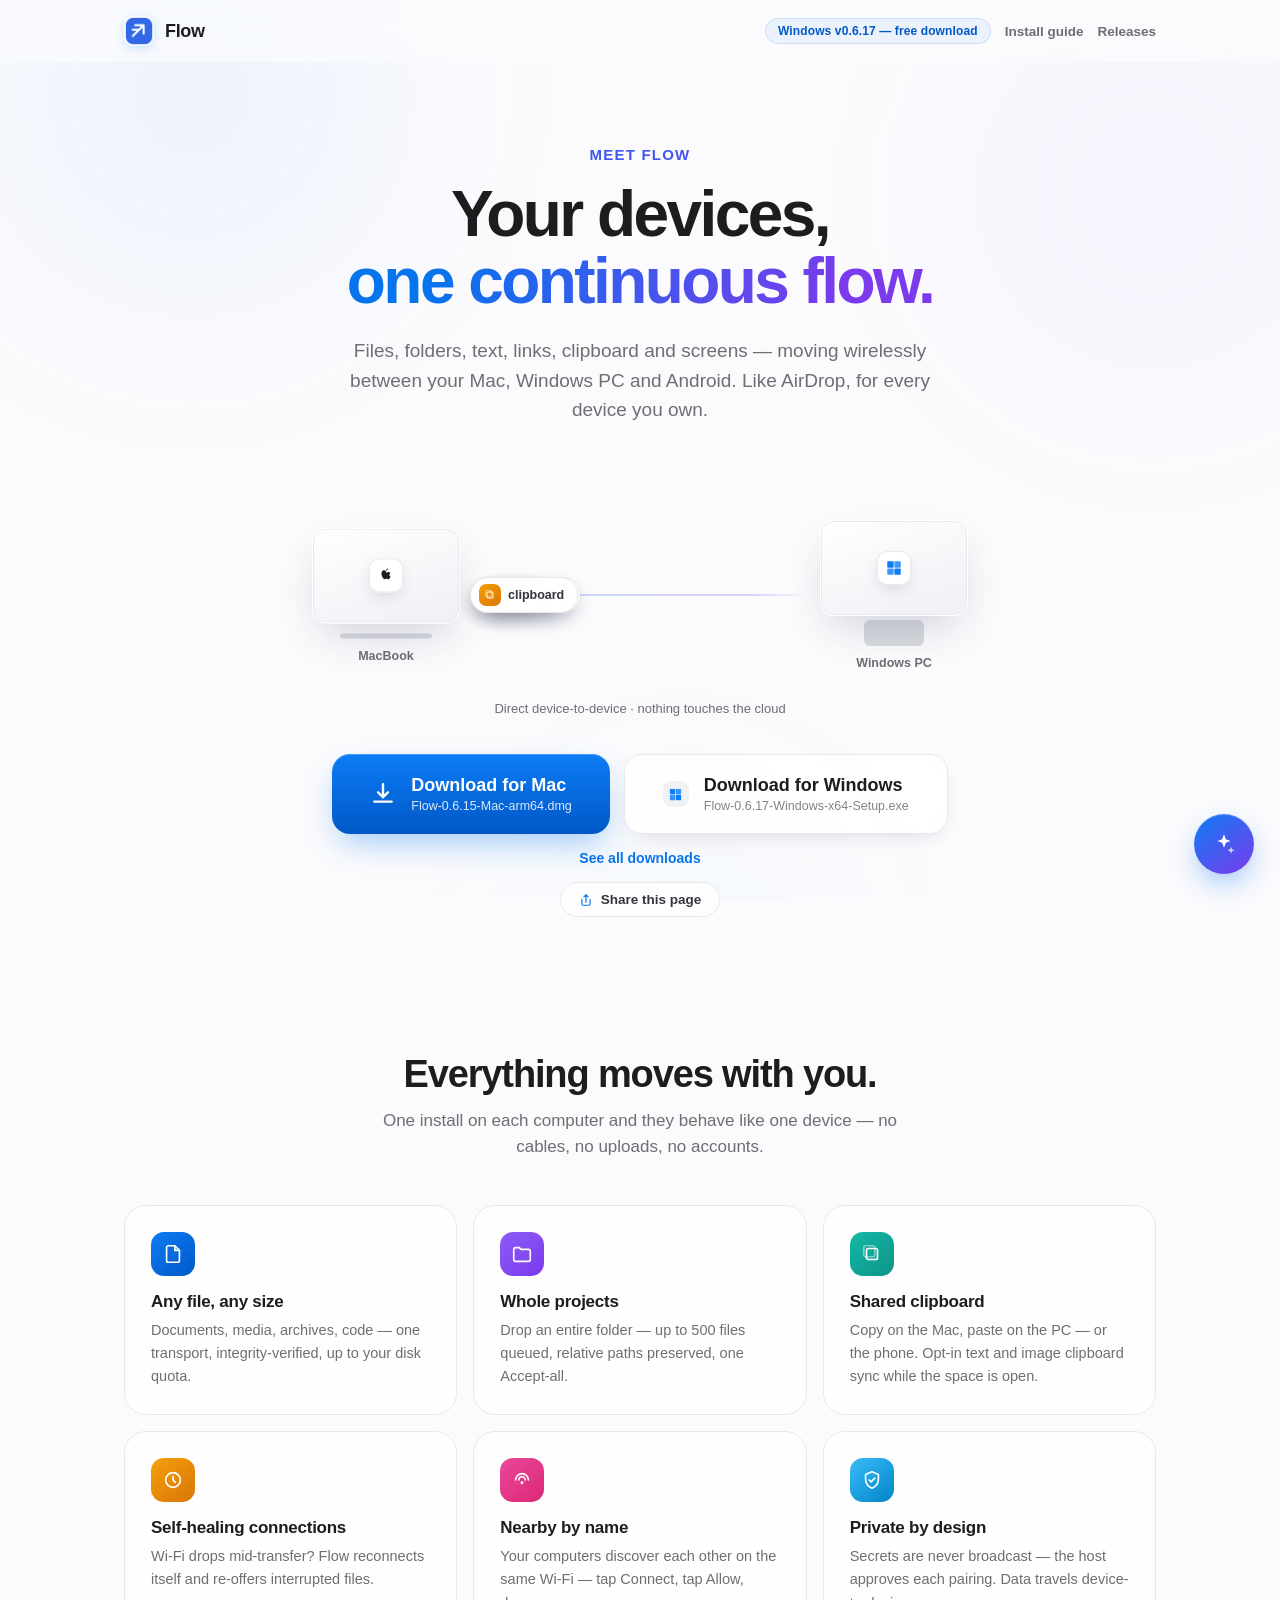
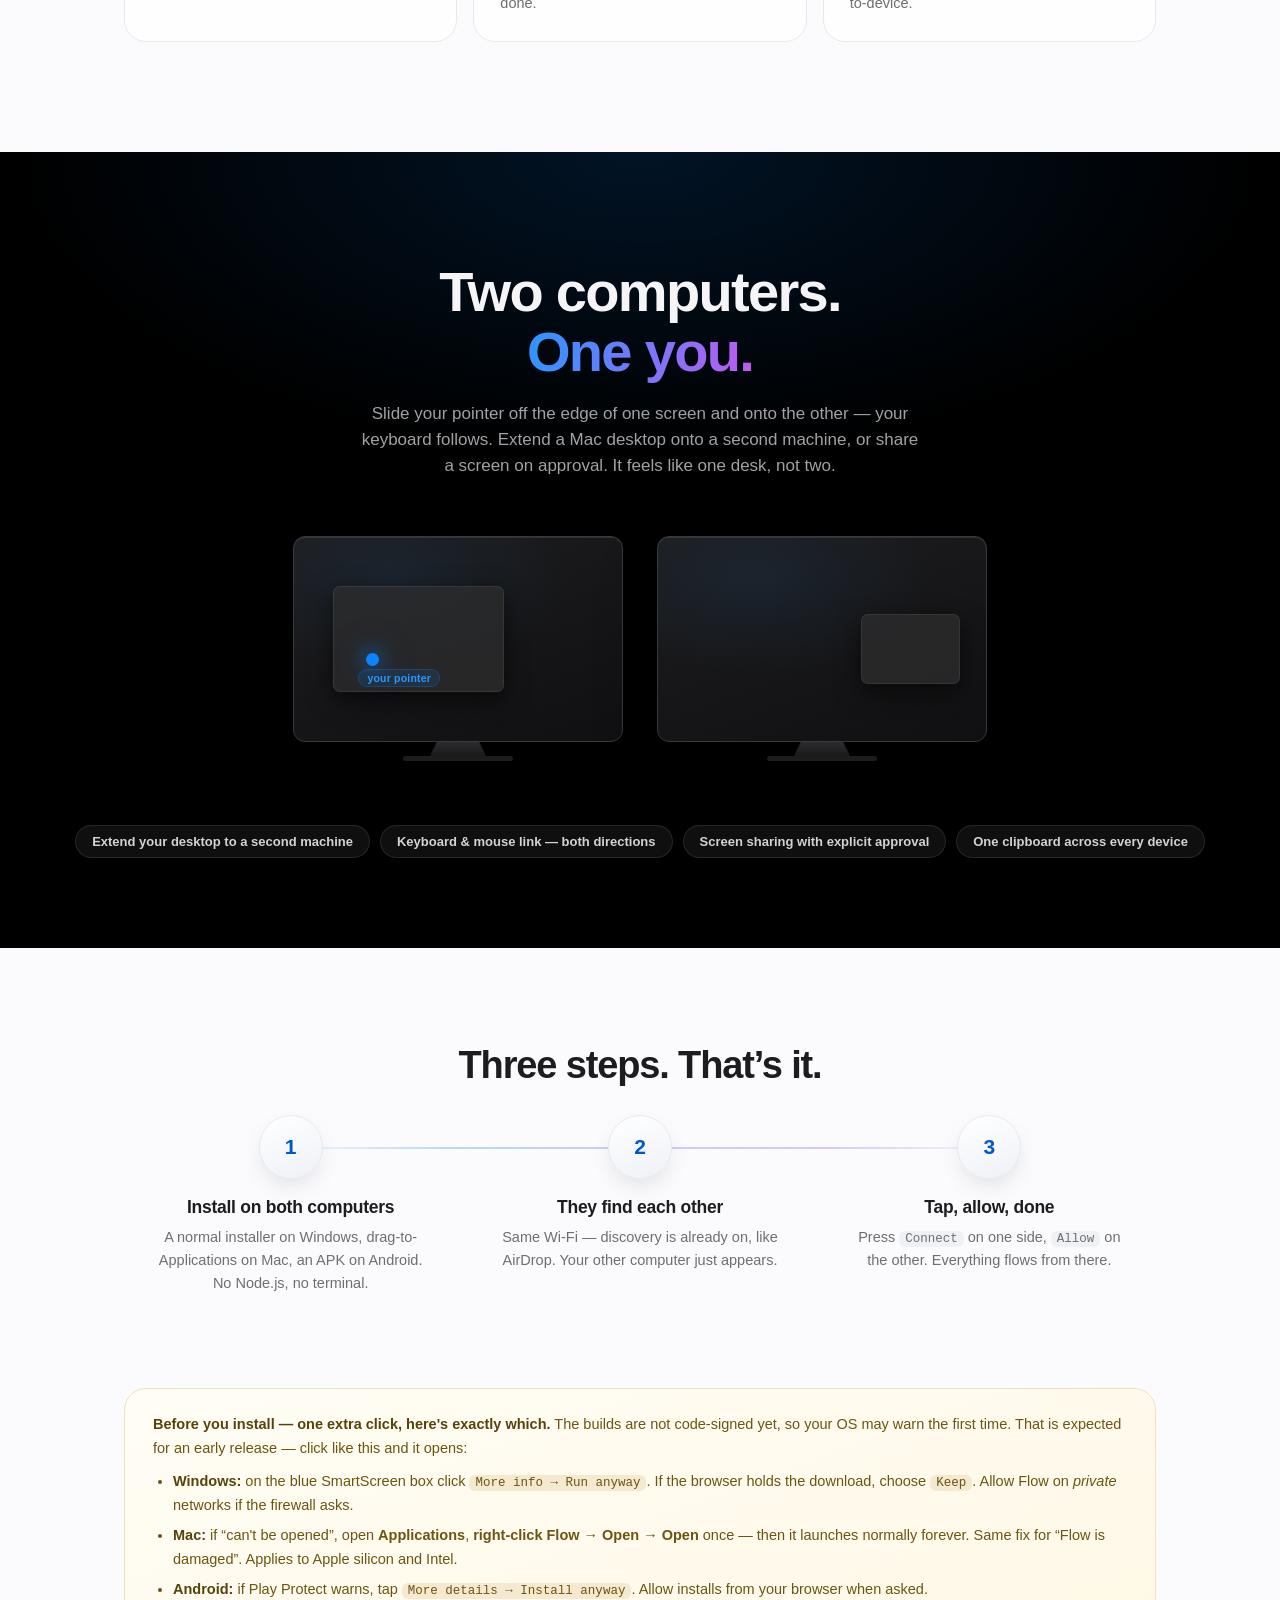
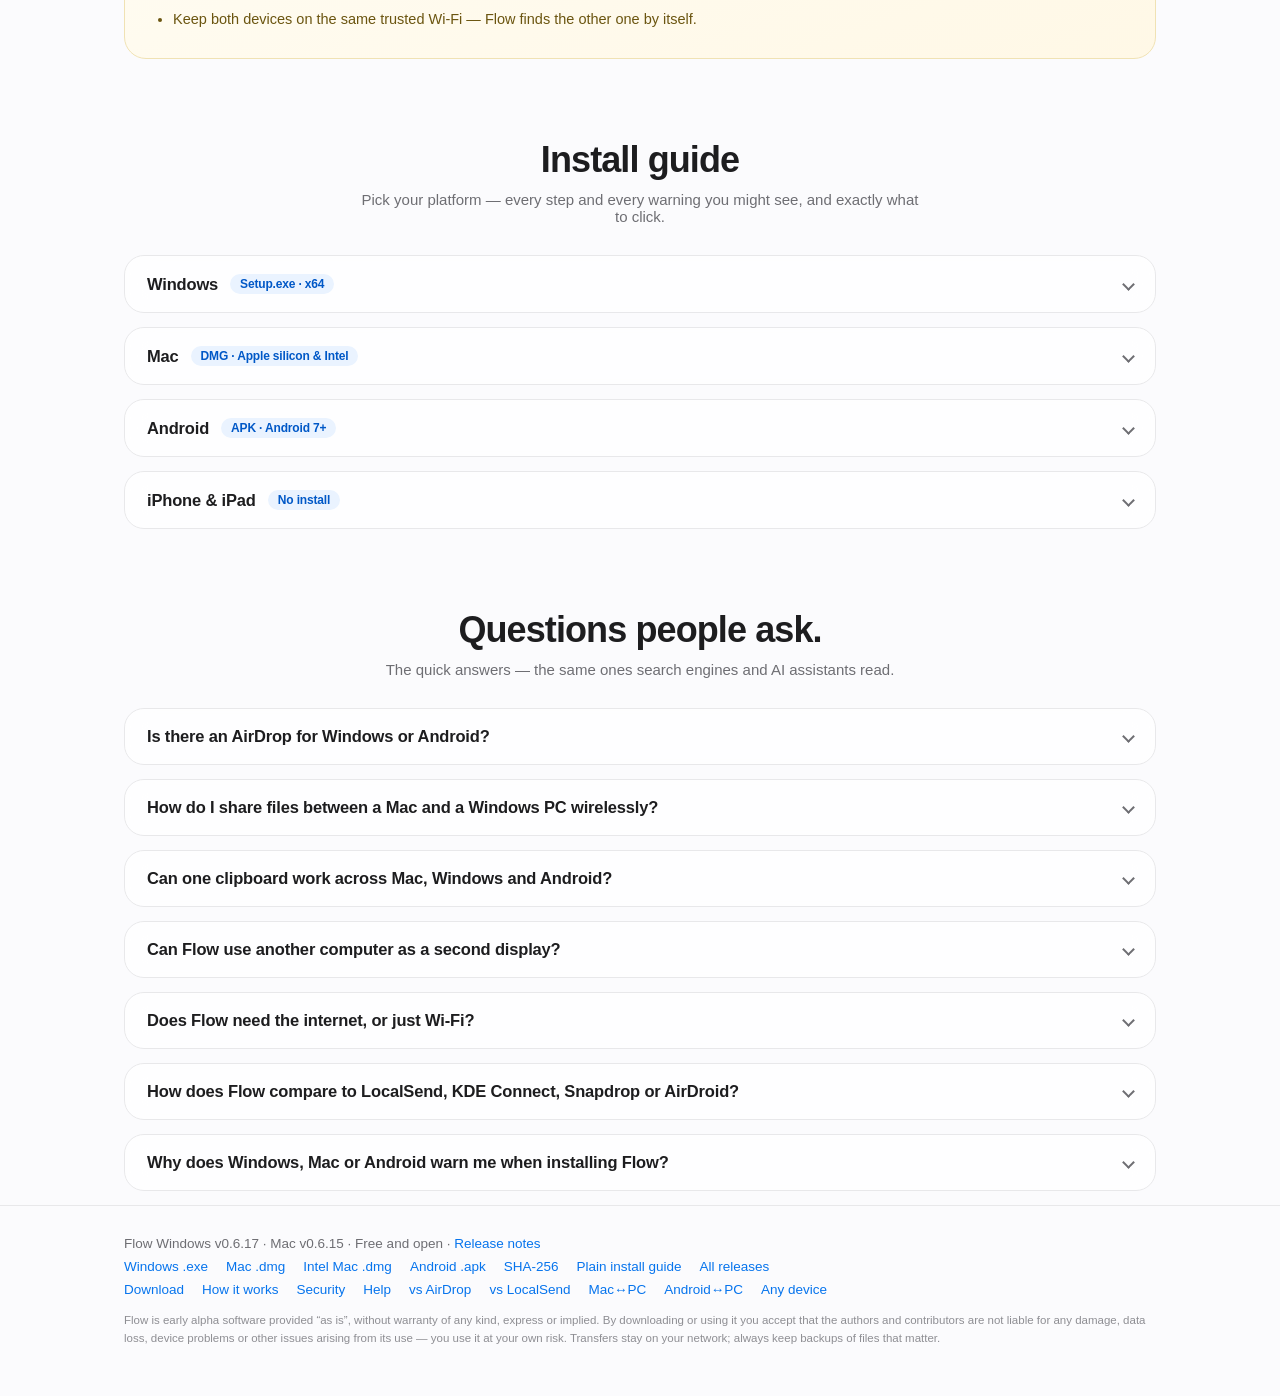
==== commit edc45cc7: "Point Windows downloads at Flow 0.6.17 New Windows release adds automatic reconnect healing on segre" ====
--- a/index.html
+++ b/index.html
@@ -62,7 +62,7 @@
         "offers": { "@type": "Offer", "price": "0", "priceCurrency": "USD" },
         "url": "https://platiniumtermite.github.io/",
         "downloadUrl": "https://github.com/PlatiniumTermite/flow-downloads/releases",
-        "softwareVersion": "0.6.15",
+        "softwareVersion": "0.6.17",
         "featureList": "AirDrop-style file sharing, universal clipboard sync, extended display to a second computer, bidirectional keyboard and mouse link, screen sharing with approval, resumable transfers, menu-bar and system-tray agent",
         "keywords": "airdrop for windows, apple continuity for windows, share files mac windows android, universal clipboard windows mac, extended display second computer, universal control alternative"
       }
@@ -1783,7 +1783,7 @@
       <div class="nav-in">
         <div class="brand"><img src="Flow.png" alt="Flow logo" />Flow</div>
         <div class="nav-right">
-          <span class="badge">Windows v0.6.16 — free download</span>
+          <span class="badge">Windows v0.6.17 — free download</span>
           <a class="nav-link" href="#install">Install guide</a>
           <a
             class="nav-link"
@@ -2565,7 +2565,7 @@
           >
         </span>
         <span class="links">
-          <a id="win-link" href="https://github.com/PlatiniumTermite/flow-downloads/releases/download/v0.6.16/Flow-0.6.16-Windows-x64-Setup.exe">Windows .exe</a>
+          <a id="win-link" href="https://github.com/PlatiniumTermite/flow-downloads/releases/download/v0.6.17/Flow-0.6.17-Windows-x64-Setup.exe">Windows .exe</a>
           <a id="mac-link" href="https://github.com/PlatiniumTermite/flow-downloads/releases/download/v0.6.15/Flow-0.6.15-Mac-arm64.dmg">Mac .dmg</a>
           <a id="mac-intel-link" href="#downloads" class="hidden"
             >Intel Mac .dmg</a
@@ -2863,8 +2863,8 @@
               REPO +
               "/releases/download/v0.6.15/";
             var os = platform();
-            var winFile = "Flow-0.6.16-Windows-x64-Setup.exe";
-            var winURL = "https://github.com/" + REPO + "/releases/download/v0.6.16/" + winFile;
+            var winFile = "Flow-0.6.17-Windows-x64-Setup.exe";
+            var winURL = "https://github.com/" + REPO + "/releases/download/v0.6.17/" + winFile;
             var macFile = "Flow-0.6.15-Mac-arm64.dmg";
             var apkFile = "Flow-0.6.9-Android.apk";
             var file =
@@ -2905,13 +2905,16 @@
               '<a href="https://github.com/' +
               REPO +
               '/releases">See all downloads</a>';
-            document.getElementById("ver").textContent = "Windows v0.6.16 · Mac v0.6.15";
+            document.getElementById("ver").textContent = "Windows v0.6.17 · Mac v0.6.15";
             var foot = {
               "win-link": winURL,
               "mac-link": base + macFile,
               "mac-intel-link": base + "Flow-0.6.15-Mac-x64.dmg",
               "apk-link": base + apkFile,
-              "sums-link": base + "SHA256SUMS.txt",
+              "sums-link":
+                "https://github.com/" +
+                REPO +
+                "/releases/download/v0.6.17/SHA256SUMS-0.6.17.txt",
             };
             for (var fid in foot) {
               var el = document.getElementById(fid);
@@ -2949,7 +2952,7 @@
         }
 
         var SUMS =
-          "https://github.com/PlatiniumTermite/flow-downloads/releases/download/v0.6.15/SHA256SUMS.txt";
+          "https://github.com/PlatiniumTermite/flow-downloads/releases/download/v0.6.17/SHA256SUMS-0.6.17.txt";
 
         function scrollBottom() {
           log.scrollTop = log.scrollHeight;
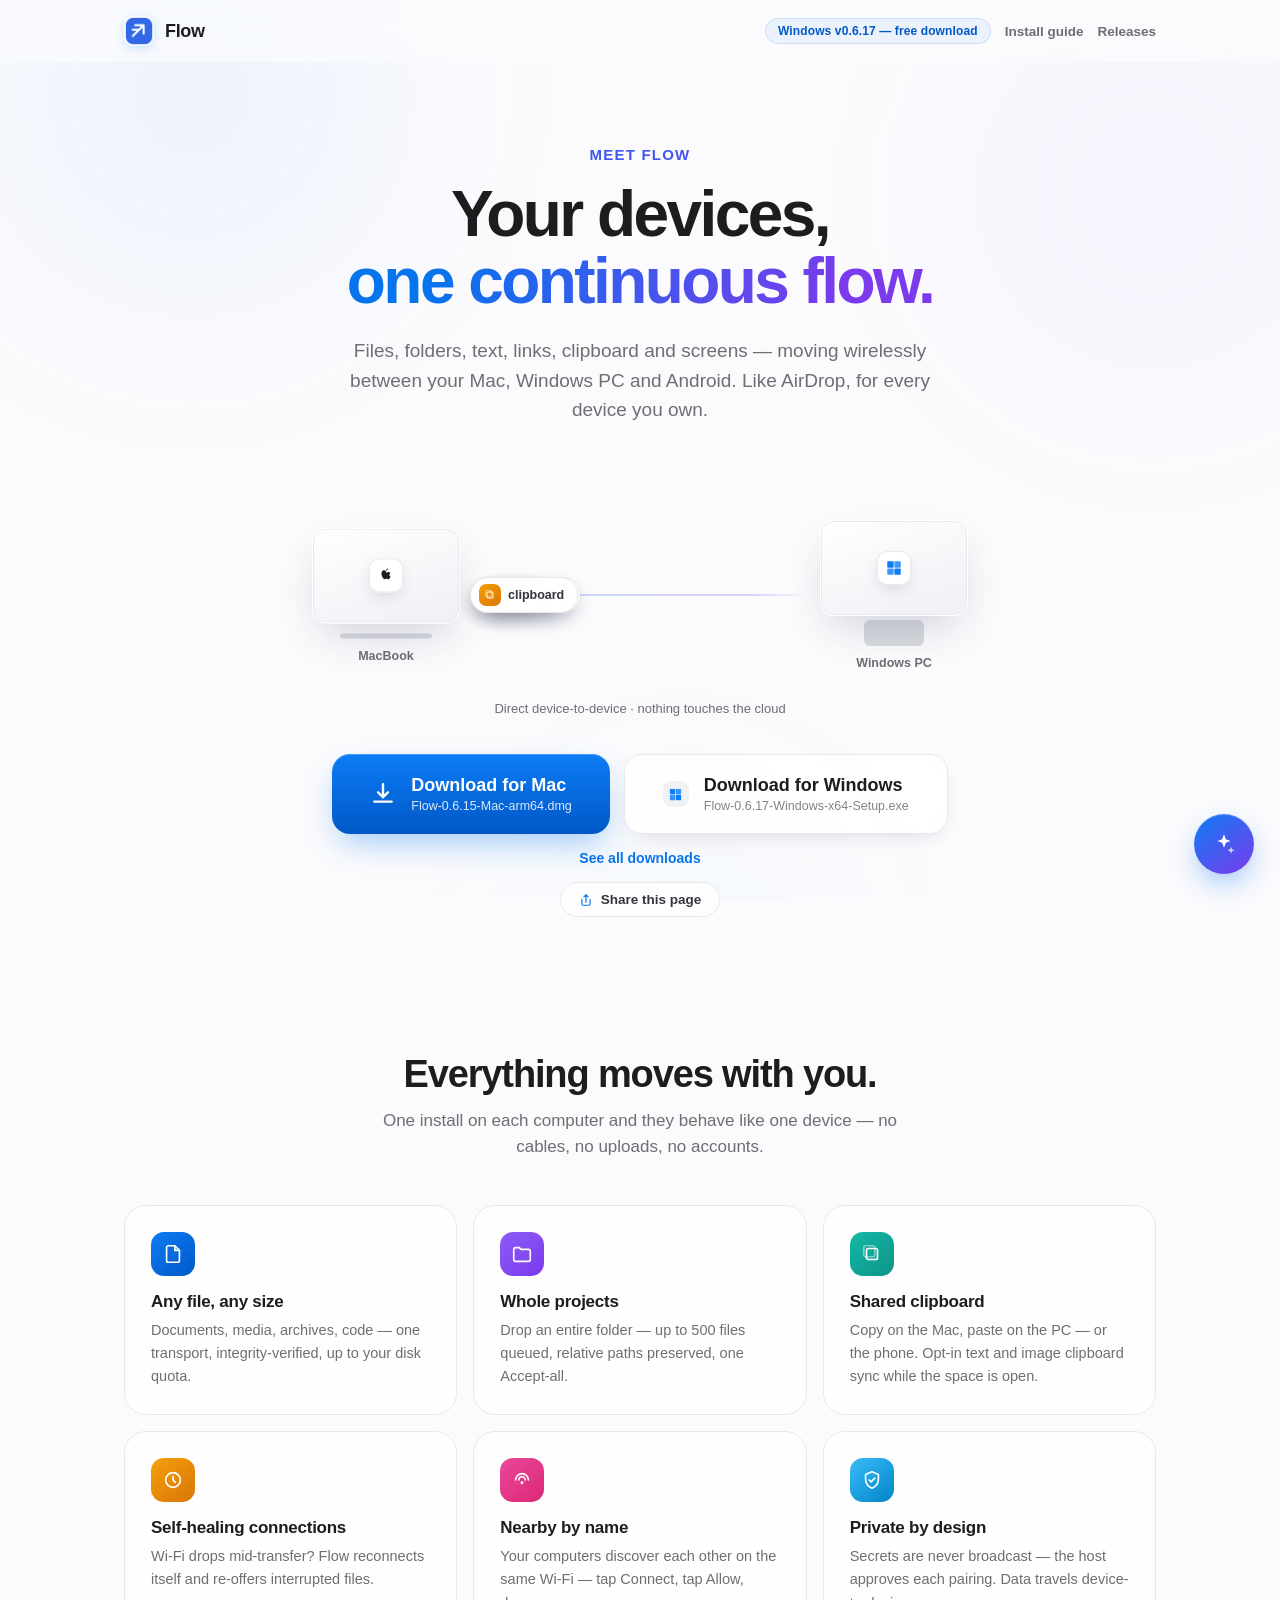
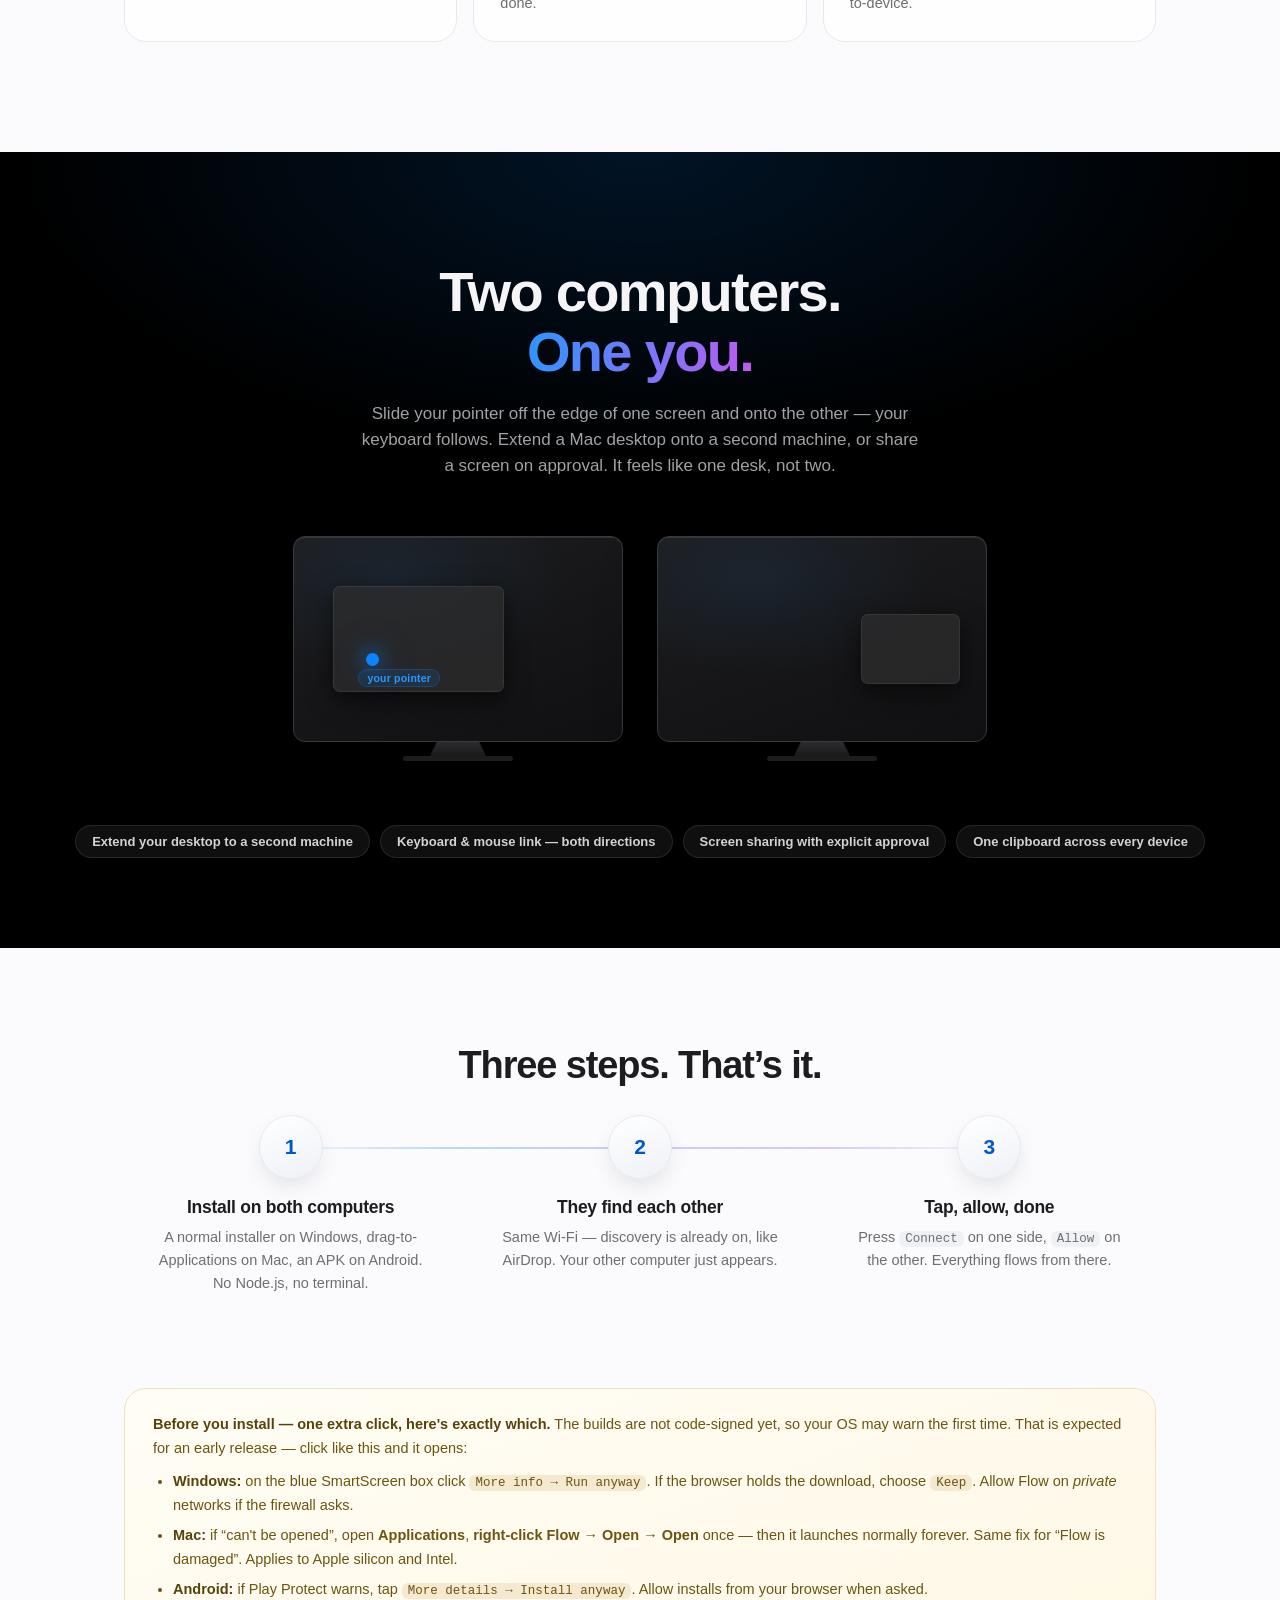
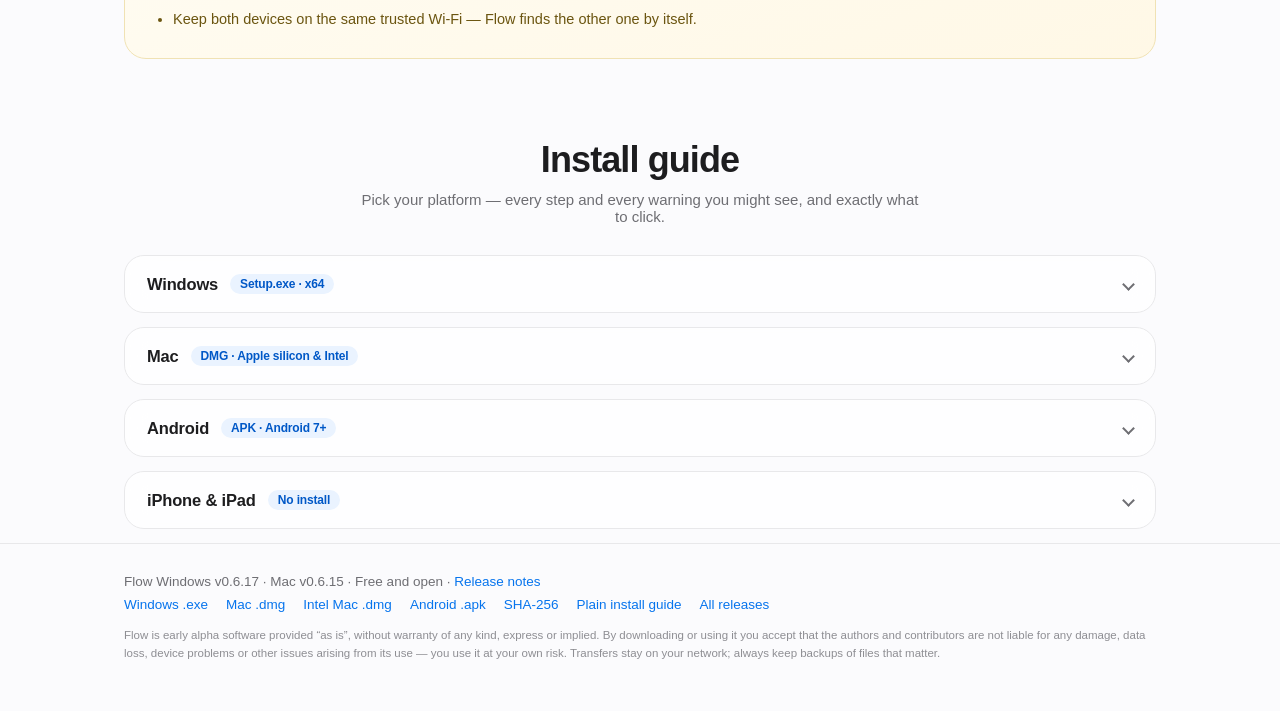
==== commit e2a97ea7: "Restore October 26 site design Back to the social-preview era layout by request. Kept the newer down" ====
--- a/index.html
+++ b/index.html
@@ -3,9 +3,7 @@
   <head>
     <meta charset="utf-8" />
     <meta name="viewport" content="width=device-width, initial-scale=1" />
-    <title>
-      Flow — AirDrop-style file sharing for Windows, Mac &amp; Android
-    </title>
+    <title>Flow — share anything between your computers</title>
     <meta
       name="description"
       content="Flow moves files, folders, text, links and clipboard between your Mac, Windows PC and Android phone wirelessly — like AirDrop, for every device you own. Share from the Windows Send To menu, Finder Open With, the Android share sheet or the menu-bar tray."
@@ -44,110 +42,8 @@
       name="keywords"
       content="airdrop for windows, continuity for windows, share files mac windows android, clipboard sync, extended display, universal control alternative"
     />
-    <meta
-      name="google-site-verification"
-      content="go0T_P_wX81kLyziP_LCDEu0iZBkW4DK059RLP5fNl0"
-    />
     <meta name="theme-color" content="#fafafa" />
     <link rel="icon" type="image/png" href="Flow.png" />
-    <script type="application/ld+json">
-      {
-        "@context": "https://schema.org",
-        "@type": "SoftwareApplication",
-        "name": "Flow",
-        "alternateName": "Flow Universal Continuity",
-        "description": "AirDrop-like continuity for every device: share files, folders, text, links, clipboard, screens and keyboard/mouse between Mac, Windows and Android over Wi-Fi. Devices discover each other automatically and every connection asks for approval.",
-        "operatingSystem": "macOS, Windows, Android",
-        "applicationCategory": "UtilitiesApplication",
-        "offers": { "@type": "Offer", "price": "0", "priceCurrency": "USD" },
-        "url": "https://platiniumtermite.github.io/",
-        "downloadUrl": "https://github.com/PlatiniumTermite/flow-downloads/releases",
-        "softwareVersion": "0.6.17",
-        "featureList": "AirDrop-style file sharing, universal clipboard sync, extended display to a second computer, bidirectional keyboard and mouse link, screen sharing with approval, resumable transfers, menu-bar and system-tray agent",
-        "keywords": "airdrop for windows, apple continuity for windows, share files mac windows android, universal clipboard windows mac, extended display second computer, universal control alternative"
-      }
-    </script>
-    <script type="application/ld+json">
-      {
-        "@context": "https://schema.org",
-        "@type": "FAQPage",
-        "mainEntity": [
-          {
-            "@type": "Question",
-            "name": "Is there an AirDrop for Windows or Android?",
-            "acceptedAnswer": {
-              "@type": "Answer",
-              "text": "Flow is the closest equivalent: a free app that puts AirDrop-style sending on Windows, macOS and Android. Devices on the same Wi-Fi discover each other automatically, the receiver approves, and files, folders, text, links and clipboard move wirelessly."
-            }
-          },
-          {
-            "@type": "Question",
-            "name": "How do I share files between a Mac and a Windows PC wirelessly?",
-            "acceptedAnswer": {
-              "@type": "Answer",
-              "text": "Install Flow on both computers and join the same Wi-Fi. The computers find each other like AirDrop, one side taps Connect, the other taps Allow, and files can be sent in either direction with progress, resume and folder support."
-            }
-          },
-          {
-            "@type": "Question",
-            "name": "Can one clipboard work across Mac, Windows and Android?",
-            "acceptedAnswer": {
-              "@type": "Answer",
-              "text": "Yes. Flow syncs copied text in both directions between desktops — like Apple's Universal Clipboard — and clipboard images between desktops too. Android participates through the app and share sheet."
-            }
-          },
-          {
-            "@type": "Question",
-            "name": "Can Flow use another computer as a second display?",
-            "acceptedAnswer": {
-              "@type": "Answer",
-              "text": "Yes — a Mac can extend its desktop onto a connected Windows or Mac computer over Wi-Fi (experimental), and either side can drive the extended screen with its own keyboard and mouse after approval."
-            }
-          },
-          {
-            "@type": "Question",
-            "name": "Does Flow need the internet?",
-            "acceptedAnswer": {
-              "@type": "Answer",
-              "text": "No. Everything runs on your local Wi-Fi — discovery, pairing, files, clipboard and displays. A phone hotspot works when there's no router. For devices on different networks, invitation links or a self-hosted relay can bridge them."
-            }
-          },
-          {
-            "@type": "Question",
-            "name": "How does Flow compare to LocalSend, KDE Connect, Snapdrop or AirDroid?",
-            "acceptedAnswer": {
-              "@type": "Answer",
-              "text": "Flow focuses on the full continuity experience rather than just file transfer: alongside AirDrop-style sending it adds a shared clipboard, screen sharing, a second-computer extended display and bidirectional keyboard/mouse linking, all from a menu-bar or tray agent that stays discoverable without a window open."
-            }
-          },
-          {
-            "@type": "Question",
-            "name": "Why does my computer warn me when installing Flow?",
-            "acceptedAnswer": {
-              "@type": "Answer",
-              "text": "Flow is an early-alpha build distributed outside the app stores, so Windows SmartScreen, macOS Gatekeeper and Play Protect show their standard 'unknown developer' warnings. On Windows click More info → Run anyway; on Mac right-click Flow → Open → Open; on Android tap More details → Install anyway."
-            }
-          }
-        ]
-      }
-    </script>
-    <script type="application/ld+json">
-      {
-        "@context": "https://schema.org",
-        "@type": "Organization",
-        "name": "Flow",
-        "url": "https://platiniumtermite.github.io/",
-        "logo": "https://platiniumtermite.github.io/Flow.png"
-      }
-    </script>
-    <script type="application/ld+json">
-      {
-        "@context": "https://schema.org",
-        "@type": "WebSite",
-        "name": "Flow",
-        "url": "https://platiniumtermite.github.io/"
-      }
-    </script>
     <style>
       :root {
         --blue: #0674ed;
@@ -1363,6 +1259,7 @@
         font-size: 11.5px;
         line-height: 1.6;
         color: #8e8e93;
+      }
       }
       .ver {
         font-variant-numeric: tabular-nums;
@@ -1951,7 +1848,7 @@
 
         <div class="dl-zone reveal in" style="--d: 0.32s">
           <div class="dl-row">
-            <a id="dl" class="dl-btn" href="/download/" role="button">
+            <a id="dl" class="dl-btn" href="#downloads" role="button">
               <svg
                 width="26"
                 height="26"
@@ -1970,7 +1867,7 @@
               <span class="meta">
                 <span id="dl-label">Download Flow</span>
                 <small id="dl-sub"
-                  >Choose your device
+                  >Finding latest release
                   <span class="dots"><b></b><b></b><b></b></span
                 ></small>
               </span>
@@ -2395,118 +2292,6 @@
           </div>
         </details>
       </section>
-
-      <section class="install reveal" id="faq">
-        <h2 class="reveal">Questions people ask.</h2>
-        <p class="reveal" style="--d: 0.06s">
-          The quick answers — the same ones search engines and AI assistants
-          read.
-        </p>
-        <details class="os">
-          <summary>
-            Is there an AirDrop for Windows or Android?
-            <span class="chev"></span>
-          </summary>
-          <div class="os-body">
-            <p>
-              Flow is the closest equivalent — a free app that brings
-              AirDrop-style sending to Windows, macOS and Android. Devices on
-              the same Wi-Fi discover each other automatically, the receiver
-              approves, and files, folders, text, links and clipboard move
-              wirelessly in both directions.
-            </p>
-          </div>
-        </details>
-        <details class="os">
-          <summary>
-            How do I share files between a Mac and a Windows PC wirelessly?
-            <span class="chev"></span>
-          </summary>
-          <div class="os-body">
-            <p>
-              Install Flow on both computers and join the same Wi-Fi. They find
-              each other like AirDrop — tap <code>Connect</code> on one side,
-              <code>Allow</code> on the other — then send files either way with
-              progress, pause/resume and whole-folder support.
-            </p>
-          </div>
-        </details>
-        <details class="os">
-          <summary>
-            Can one clipboard work across Mac, Windows and Android?
-            <span class="chev"></span>
-          </summary>
-          <div class="os-body">
-            <p>
-              Yes. Copied text syncs instantly in both directions between
-              desktops — like Apple's Universal Clipboard — including clipboard
-              images between desktops, and a device that joins later inherits
-              the current clipboard. Android participates through the app and
-              share sheet.
-            </p>
-          </div>
-        </details>
-        <details class="os">
-          <summary>
-            Can Flow use another computer as a second display?
-            <span class="chev"></span>
-          </summary>
-          <div class="os-body">
-            <p>
-              Yes — a Mac can extend its desktop onto a connected Windows or
-              Mac computer over Wi-Fi (experimental). Once accepted, the
-              receiving computer's own keyboard and mouse drive the extended
-              screen, like Universal Control.
-            </p>
-          </div>
-        </details>
-        <details class="os">
-          <summary>
-            Does Flow need the internet, or just Wi-Fi?
-            <span class="chev"></span>
-          </summary>
-          <div class="os-body">
-            <p>
-              Just Wi-Fi — or even a phone hotspot. Discovery, pairing, files,
-              clipboard and displays all run locally; nothing is uploaded or
-              relayed through a cloud. For devices on different networks,
-              invitation links or a self-hosted relay can bridge them.
-            </p>
-          </div>
-        </details>
-        <details class="os">
-          <summary>
-            How does Flow compare to LocalSend, KDE Connect, Snapdrop or
-            AirDroid?
-            <span class="chev"></span>
-          </summary>
-          <div class="os-body">
-            <p>
-              Those tools move files; Flow goes after the full continuity
-              experience. On top of AirDrop-style sending you get a shared
-              clipboard, screen sharing, a second-computer extended display
-              and bidirectional keyboard/mouse linking — all from a menu-bar
-              or tray agent that stays discoverable without a window open.
-            </p>
-          </div>
-        </details>
-        <details class="os">
-          <summary>
-            Why does Windows, Mac or Android warn me when installing Flow?
-            <span class="chev"></span>
-          </summary>
-          <div class="os-body">
-            <p>
-              Flow is an early-alpha build distributed outside the app stores,
-              so SmartScreen, Gatekeeper and Play Protect show their standard
-              "unknown developer" warnings. On Windows click
-              <code>More info → Run anyway</code>; on Mac right-click Flow →
-              <code>Open</code> → <code>Open</code>; on Android tap
-              <code>More details → Install anyway</code>.
-            </p>
-          </div>
-        </details>
-      </section>
     </main>
 
     <div class="toast" id="toast" role="status" aria-live="polite"></div>
@@ -2565,8 +2350,8 @@
           >
         </span>
         <span class="links">
-          <a id="win-link" href="https://github.com/PlatiniumTermite/flow-downloads/releases/download/v0.6.17/Flow-0.6.17-Windows-x64-Setup.exe">Windows .exe</a>
-          <a id="mac-link" href="https://github.com/PlatiniumTermite/flow-downloads/releases/download/v0.6.15/Flow-0.6.15-Mac-arm64.dmg">Mac .dmg</a>
+          <a id="win-link" href="#downloads" class="hidden">Windows .exe</a>
+          <a id="mac-link" href="#downloads" class="hidden">Mac .dmg</a>
           <a id="mac-intel-link" href="#downloads" class="hidden"
             >Intel Mac .dmg</a
           >
@@ -2578,17 +2363,6 @@
           <a href="https://github.com/PlatiniumTermite/flow-downloads/releases"
             >All releases</a
           >
-        </span>
-        <span class="links">
-          <a href="/download/">Download</a>
-          <a href="/how-it-works/">How it works</a>
-          <a href="/security/">Security</a>
-          <a href="/help/">Help</a>
-          <a href="/alternatives/airdrop/">vs AirDrop</a>
-          <a href="/alternatives/localsend/">vs LocalSend</a>
-          <a href="/use-cases/mac-to-windows/">Mac↔PC</a>
-          <a href="/use-cases/android-to-windows/">Android↔PC</a>
-          <a href="/use-cases/cross-platform-file-sharing/">Any device</a>
         </span>
       </div>
       <p class="legal">
@@ -2719,7 +2493,7 @@
               macIntel = a;
             else if (n.indexOf("mac") !== -1 && n.slice(-4) === ".dmg") mac = a;
             else if (n.slice(-4) === ".apk") apk = a;
-            else if (n === "sha256sums.txt") sums = a;
+            else if (n.indexOf("sha256sums") === 0) sums = a;
           }
           return {
             win: win,
@@ -2740,7 +2514,15 @@
           '<svg viewBox="0 0 24 24" fill="none"><path d="M12 6.5c-1-1.6-3-2-4.4-1C5.4 7 5.4 10.6 7 13.7c.9 1.8 1.9 3.4 3 3.4 1 0 1.3-.7 2.6-.7s1.5.7 2.5.7c1.1 0 2.2-1.9 3-3.6-2-1-2.2-3.9-.2-4.9-.9-1.4-2.5-1.6-3.9-.9-.7.4-1.4.4-2 0z" fill="#1d1d1f"/><path d="M14.5 2.5c.2 1.5-.9 2.8-2.4 3-.1-1.5 1-2.8 2.4-3z" fill="#1d1d1f"/></svg>';
 
         function apply(release) {
-          var a = pick(release.assets || []);
+          return applyAssets(
+            pick(release.assets || []),
+            release.tag_name || "",
+            release.html_url ||
+              "https://github.com/" + REPO + "/releases"
+          );
+        }
+
+        function applyAssets(a, tagName, htmlUrl) {
           if (!a.win && !a.mac) return false;
           var os = platform();
           var primary =
@@ -2800,8 +2582,8 @@
             REPO +
             '/releases">release notes</a>';
 
-          document.getElementById("ver").textContent = release.tag_name || "";
-          document.getElementById("release-link").href = release.html_url;
+          document.getElementById("ver").textContent = tagName;
+          document.getElementById("release-link").href = htmlUrl;
           if (a.win) {
             var wl = document.getElementById("win-link");
             wl.href = a.win.browser_download_url;
@@ -2831,28 +2613,45 @@
         }
 
         var releaseRequest = new AbortController();
-        var releaseTimeout = setTimeout(function () { releaseRequest.abort(); }, 6000);
+        var releaseTimeout = setTimeout(function () {
+          releaseRequest.abort();
+        }, 6000);
         fetch(API, { signal: releaseRequest.signal })
           .then(function (r) {
-            clearTimeout(releaseTimeout);
             return r.ok ? r.json() : Promise.reject(r.status);
           })
           .then(function (releases) {
-            // Platform releases can ship independently. Keep the newest stable
-            // asset for each platform instead of dropping Mac on Windows updates.
-            var chosen = {}, newest = null;
+            clearTimeout(releaseTimeout);
+            // Each platform ships in its own release — a Windows-only update
+            // must not hide the Mac build, so merge the newest asset per
+            // platform across the recent releases.
+            var merged = {
+              win: null,
+              mac: null,
+              macIntel: null,
+              apk: null,
+              sums: null,
+            };
+            var tags = {};
             for (var i = 0; i < releases.length; i++) {
-              if (releases[i].draft || releases[i].prerelease) continue;
-              var found = pick(releases[i].assets || []);
-              if (!newest && (found.win || found.mac)) newest = releases[i];
-              Object.keys(found).forEach(function (key) {
-                if (!chosen[key] && found[key]) chosen[key] = found[key];
-              });
+              var p = pick(releases[i].assets || []);
+              for (var k in merged) {
+                if (!merged[k] && p[k]) {
+                  merged[k] = p[k];
+                  tags[k] = releases[i].tag_name || "";
+                }
+              }
             }
-            if (newest && apply({
-              assets: Object.keys(chosen).map(function (key) { return chosen[key]; }),
-              tag_name: newest.tag_name, html_url: newest.html_url
-            })) return;
+            if (
+              applyAssets(
+                merged,
+                (tags.win ? "Windows " + tags.win : "") +
+                  (tags.win && tags.mac ? " · " : "") +
+                  (tags.mac ? "Mac " + tags.mac : ""),
+                "https://github.com/" + REPO + "/releases"
+              )
+            )
+              return;
             throw new Error("no matching assets");
           })
           .catch(function () {
@@ -2864,7 +2663,11 @@
               "/releases/download/v0.6.15/";
             var os = platform();
             var winFile = "Flow-0.6.17-Windows-x64-Setup.exe";
-            var winURL = "https://github.com/" + REPO + "/releases/download/v0.6.17/" + winFile;
+            var winURL =
+              "https://github.com/" +
+              REPO +
+              "/releases/download/v0.6.17/" +
+              winFile;
             var macFile = "Flow-0.6.15-Mac-arm64.dmg";
             var apkFile = "Flow-0.6.9-Android.apk";
             var file =
@@ -2905,7 +2708,8 @@
               '<a href="https://github.com/' +
               REPO +
               '/releases">See all downloads</a>';
-            document.getElementById("ver").textContent = "Windows v0.6.17 · Mac v0.6.15";
+            document.getElementById("ver").textContent =
+              "Windows v0.6.17 · Mac v0.6.15";
             var foot = {
               "win-link": winURL,
               "mac-link": base + macFile,
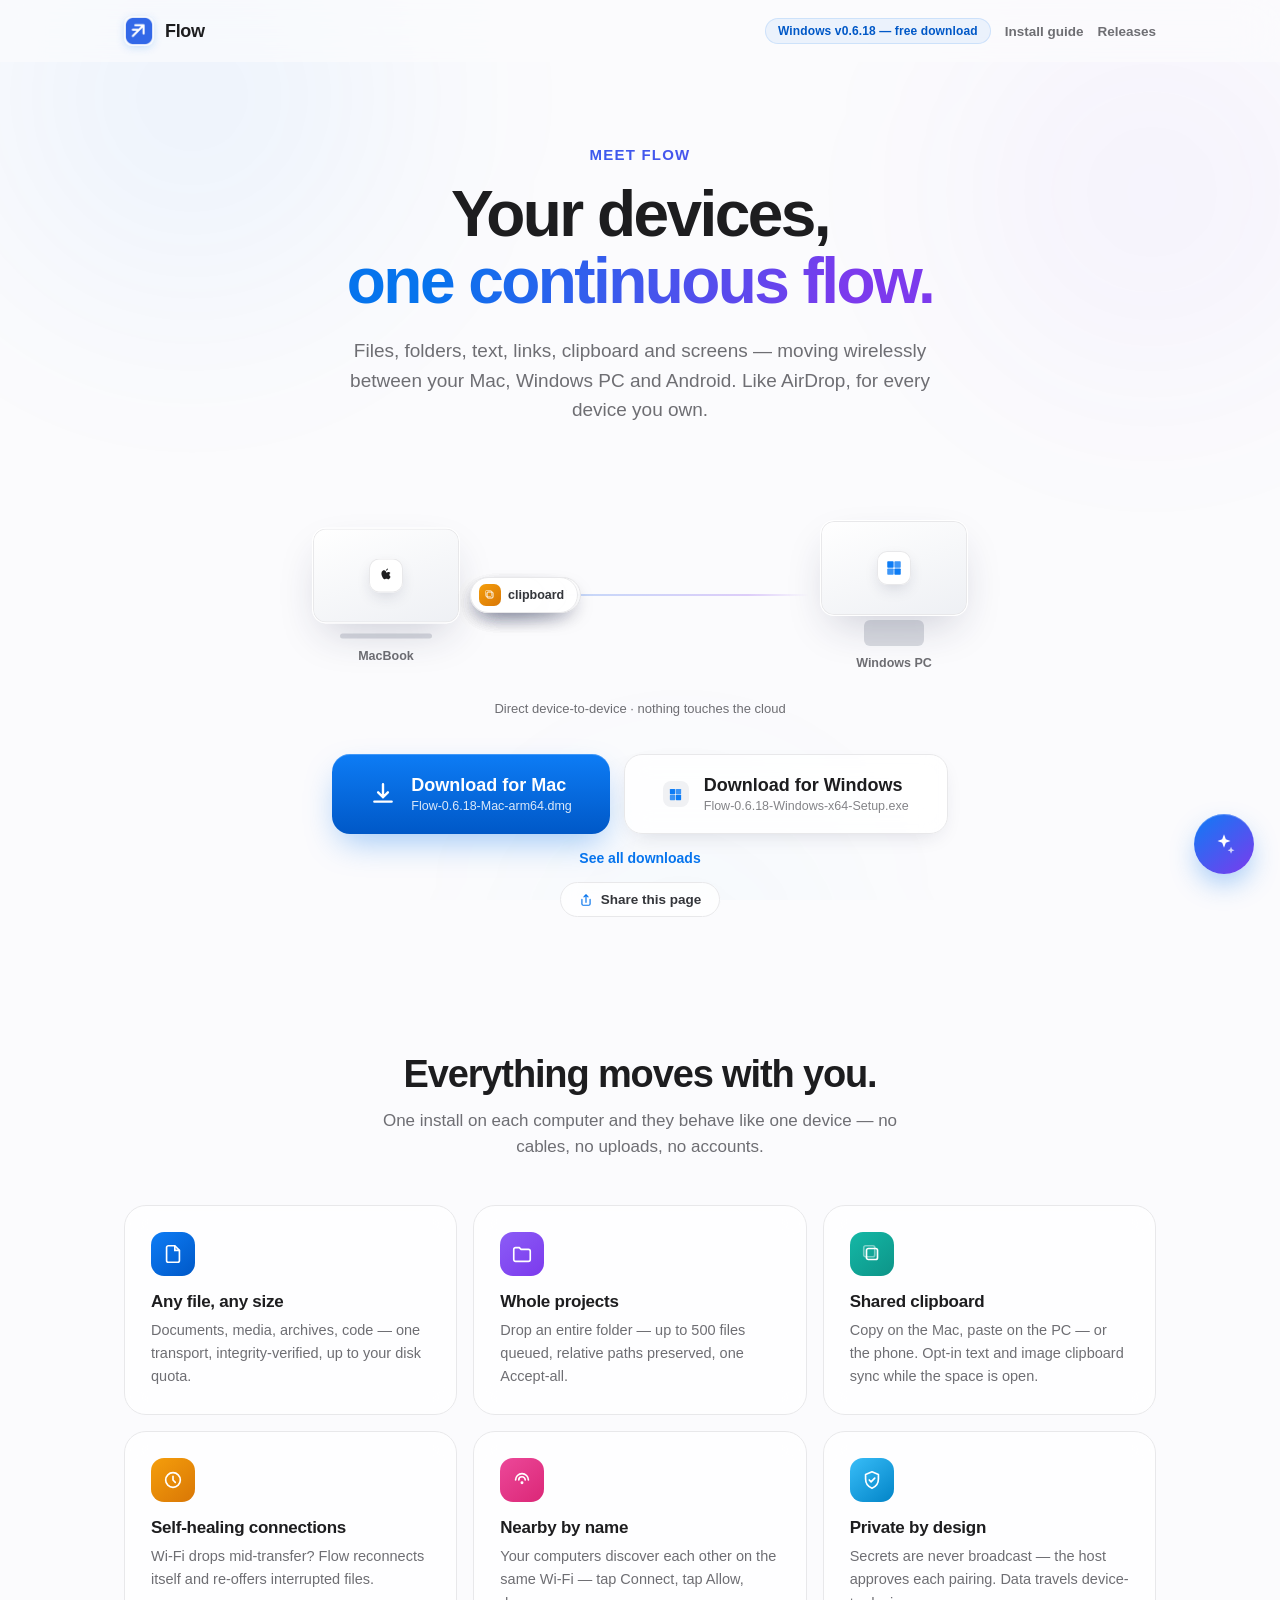
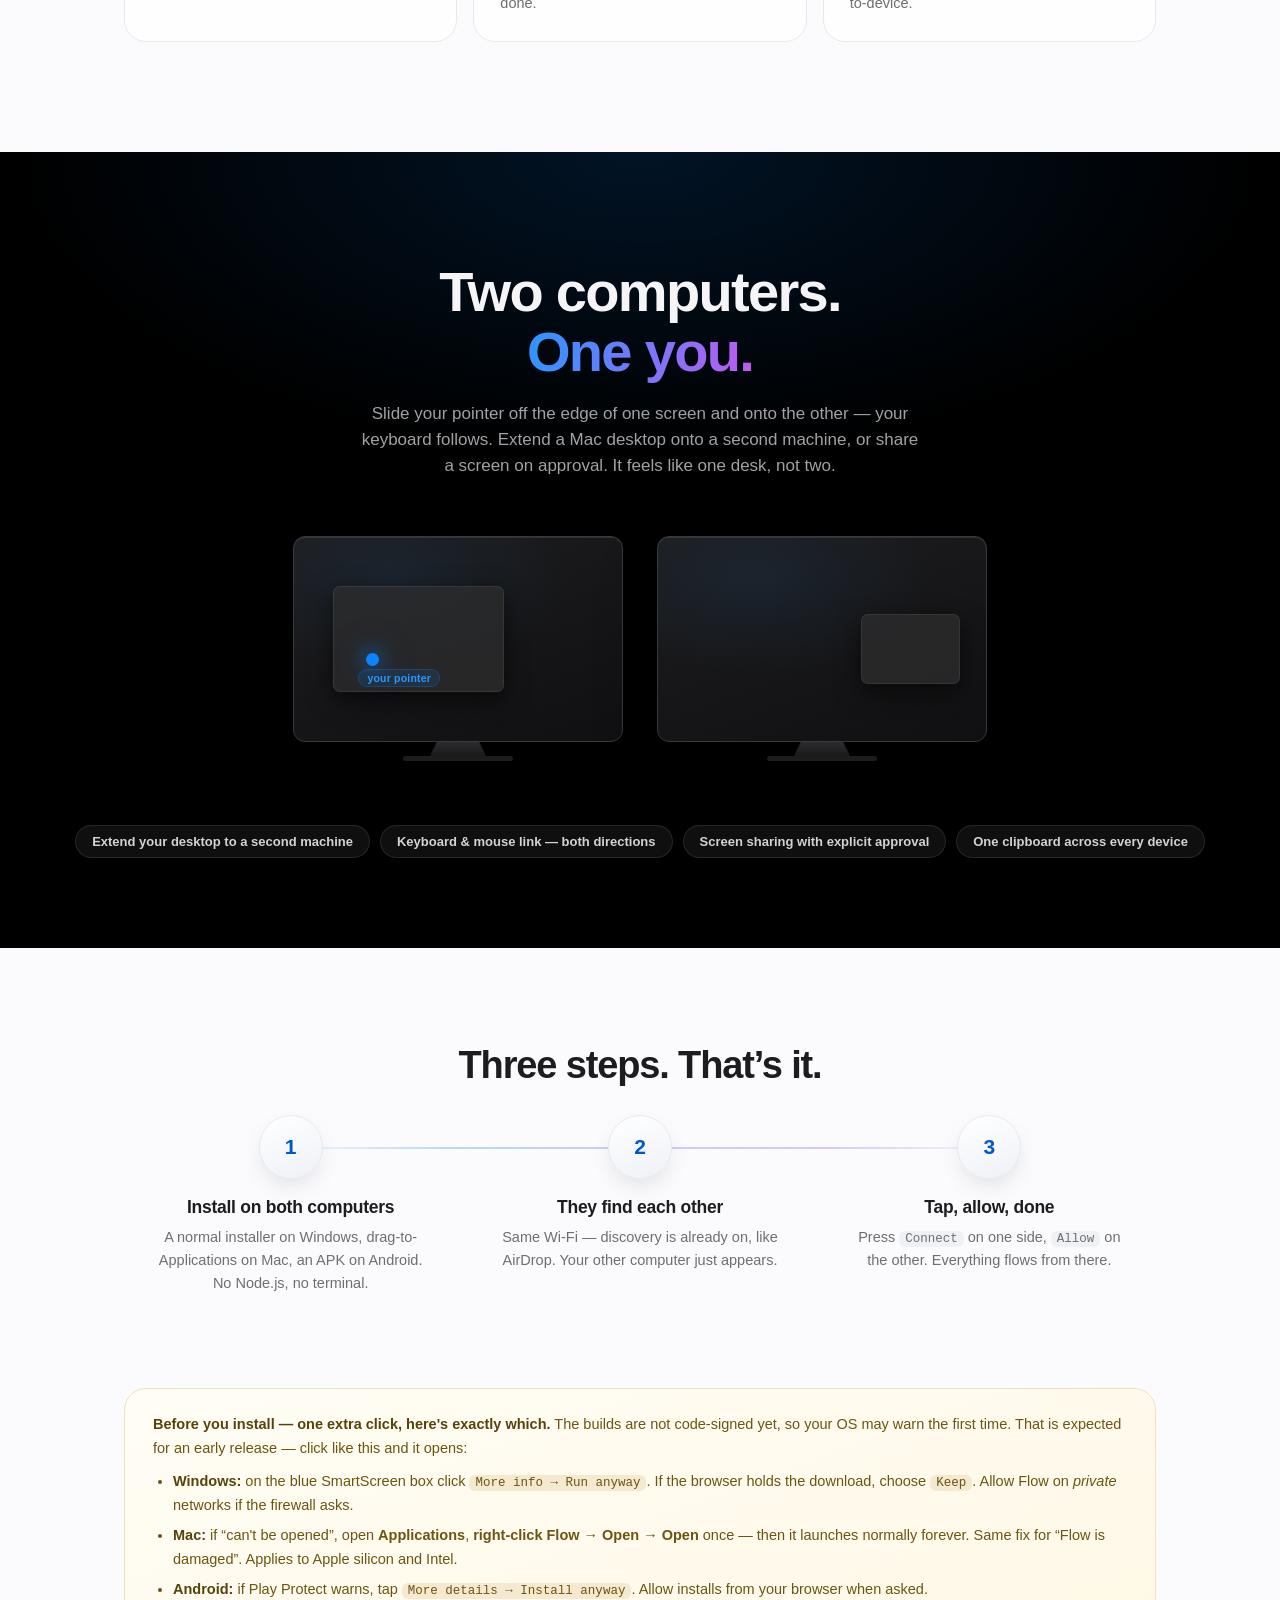
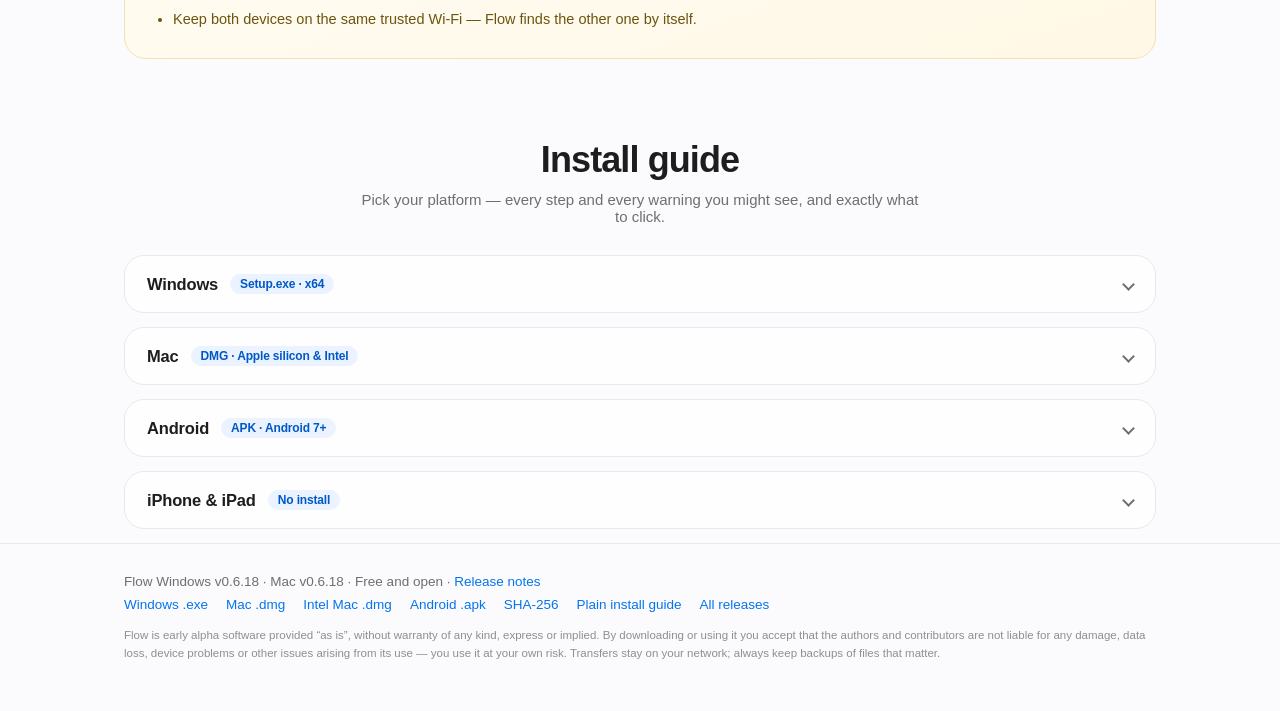
==== commit 05a6a1d8: "Publish matching Flow 0.6.18 desktop links and native setup guidance" ====
--- a/index.html
+++ b/index.html
@@ -1680,7 +1680,7 @@
       <div class="nav-in">
         <div class="brand"><img src="Flow.png" alt="Flow logo" />Flow</div>
         <div class="nav-right">
-          <span class="badge">Windows v0.6.17 — free download</span>
+          <span class="badge">Windows v0.6.18 — free download</span>
           <a class="nav-link" href="#install">Install guide</a>
           <a
             class="nav-link"
@@ -1848,7 +1848,7 @@
 
         <div class="dl-zone reveal in" style="--d: 0.32s">
           <div class="dl-row">
-            <a id="dl" class="dl-btn" href="#downloads" role="button">
+            <a id="dl" class="dl-btn" href="/download/" role="button">
               <svg
                 width="26"
                 height="26"
@@ -1867,7 +1867,7 @@
               <span class="meta">
                 <span id="dl-label">Download Flow</span>
                 <small id="dl-sub"
-                  >Finding latest release
+                  >Mac · Windows · Android
                   <span class="dots"><b></b><b></b><b></b></span
                 ></small>
               </span>
@@ -1875,7 +1875,7 @@
             <a
               id="dl-alt"
               class="dl-btn hidden-alt"
-              href="#downloads"
+              href="/download/"
               role="button"
             >
               <span class="os-mini" id="alt-ico">
@@ -2350,13 +2350,13 @@
           >
         </span>
         <span class="links">
-          <a id="win-link" href="#downloads" class="hidden">Windows .exe</a>
-          <a id="mac-link" href="#downloads" class="hidden">Mac .dmg</a>
-          <a id="mac-intel-link" href="#downloads" class="hidden"
+          <a id="win-link" href="/download/" class="hidden">Windows .exe</a>
+          <a id="mac-link" href="/download/" class="hidden">Mac .dmg</a>
+          <a id="mac-intel-link" href="/download/" class="hidden"
             >Intel Mac .dmg</a
           >
-          <a id="apk-link" href="#downloads" class="hidden">Android .apk</a>
-          <a id="sums-link" href="#downloads" class="hidden">SHA-256</a>
+          <a id="apk-link" href="/download/" class="hidden">Android .apk</a>
+          <a id="sums-link" href="/download/" class="hidden">SHA-256</a>
           <a href="https://platiniumtermite.github.io/install.txt"
             >Plain install guide</a
           >
@@ -2660,19 +2660,20 @@
             var base =
               "https://github.com/" +
               REPO +
-              "/releases/download/v0.6.15/";
+              "/releases/download/v0.6.18/";
             var os = platform();
-            var winFile = "Flow-0.6.17-Windows-x64-Setup.exe";
+            var winFile = "Flow-0.6.18-Windows-x64-Setup.exe";
             var winURL =
               "https://github.com/" +
               REPO +
-              "/releases/download/v0.6.17/" +
+              "/releases/download/v0.6.18/" +
               winFile;
-            var macFile = "Flow-0.6.15-Mac-arm64.dmg";
+            var macFile = "Flow-0.6.18-Mac-arm64.dmg";
             var apkFile = "Flow-0.6.9-Android.apk";
+            var apkURL = "https://github.com/PlatiniumTermite/flow-downloads/releases/download/v0.6.15/" + apkFile;
             var file =
               os === "win" ? winFile : os === "android" ? apkFile : macFile;
-            dl.href = os === "win" ? winURL : base + file;
+            dl.href = os === "win" ? winURL : os === "android" ? apkURL : base + file;
             dlLabel.textContent =
               os === "win"
                 ? "Download for Windows"
@@ -2688,13 +2689,13 @@
             altIco.innerHTML = os === "win" ? MAC_ICO : WIN_ICO;
             dlAlt.classList.remove("hidden-alt");
             window.__flowDl = {
-              url: os === "win" ? winURL : base + file,
+              url: os === "win" ? winURL : os === "android" ? apkURL : base + file,
               name: file,
               os: os,
               win: winURL,
               mac: base + macFile,
-              macIntel: base + "Flow-0.6.15-Mac-x64.dmg",
-              apk: base + apkFile,
+              macIntel: base + "Flow-0.6.18-Mac-x64.dmg",
+              apk: apkURL,
             };
             if (os === "ios") {
               dlLabel.textContent = "Use Flow on iPhone / iPad";
@@ -2709,16 +2710,16 @@
               REPO +
               '/releases">See all downloads</a>';
             document.getElementById("ver").textContent =
-              "Windows v0.6.17 · Mac v0.6.15";
+              "Windows v0.6.18 · Mac v0.6.18";
             var foot = {
               "win-link": winURL,
               "mac-link": base + macFile,
-              "mac-intel-link": base + "Flow-0.6.15-Mac-x64.dmg",
-              "apk-link": base + apkFile,
+              "mac-intel-link": base + "Flow-0.6.18-Mac-x64.dmg",
+              "apk-link": apkURL,
               "sums-link":
                 "https://github.com/" +
                 REPO +
-                "/releases/download/v0.6.17/SHA256SUMS-0.6.17.txt",
+                "/releases/download/v0.6.18/SHA256SUMS.txt",
             };
             for (var fid in foot) {
               var el = document.getElementById(fid);
@@ -2743,7 +2744,7 @@
           return (window.__flowDl && window.__flowDl.os) || "other";
         }
         function dlUrl() {
-          return (window.__flowDl && window.__flowDl.url) || "#downloads";
+          return (window.__flowDl && window.__flowDl.url) || "/download/";
         }
         function dlName() {
           return (
@@ -2756,7 +2757,7 @@
         }
 
         var SUMS =
-          "https://github.com/PlatiniumTermite/flow-downloads/releases/download/v0.6.17/SHA256SUMS-0.6.17.txt";
+          "https://github.com/PlatiniumTermite/flow-downloads/releases/download/v0.6.18/SHA256SUMS.txt";
 
         function scrollBottom() {
           log.scrollTop = log.scrollHeight;
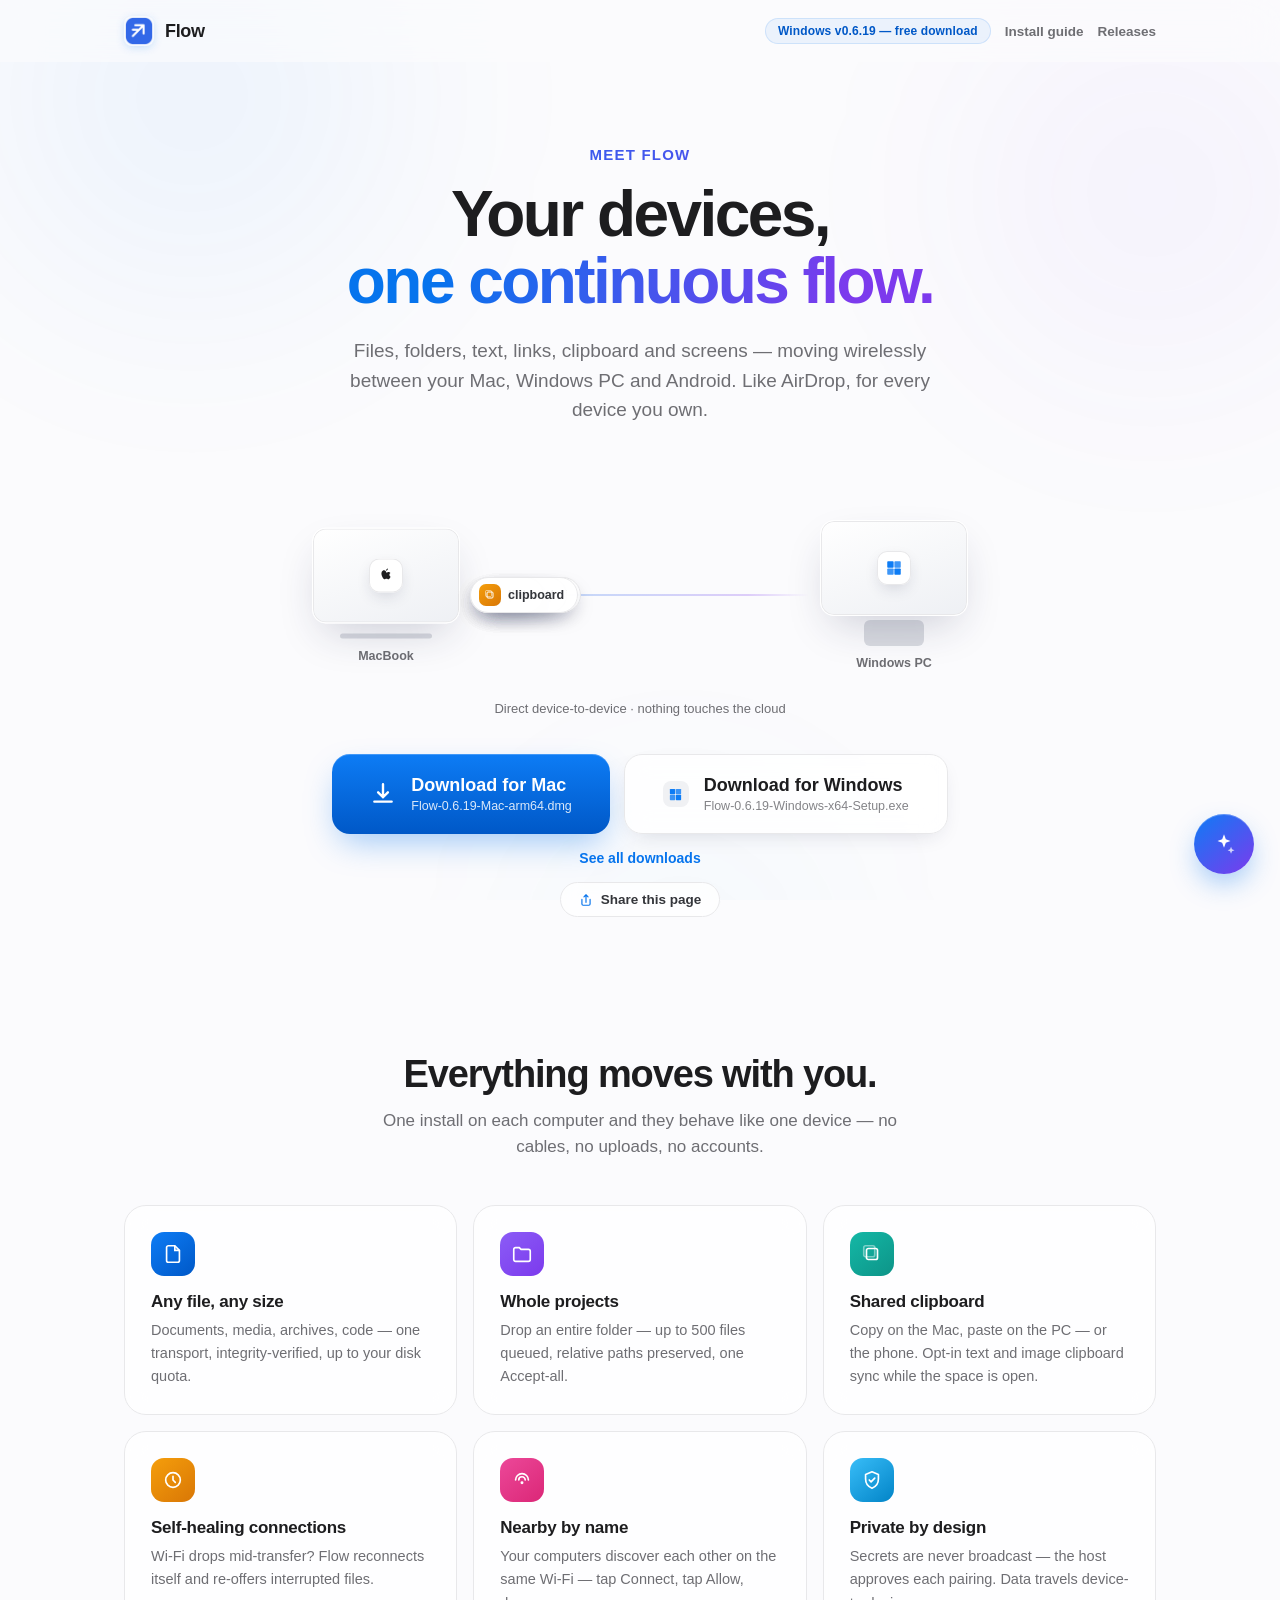
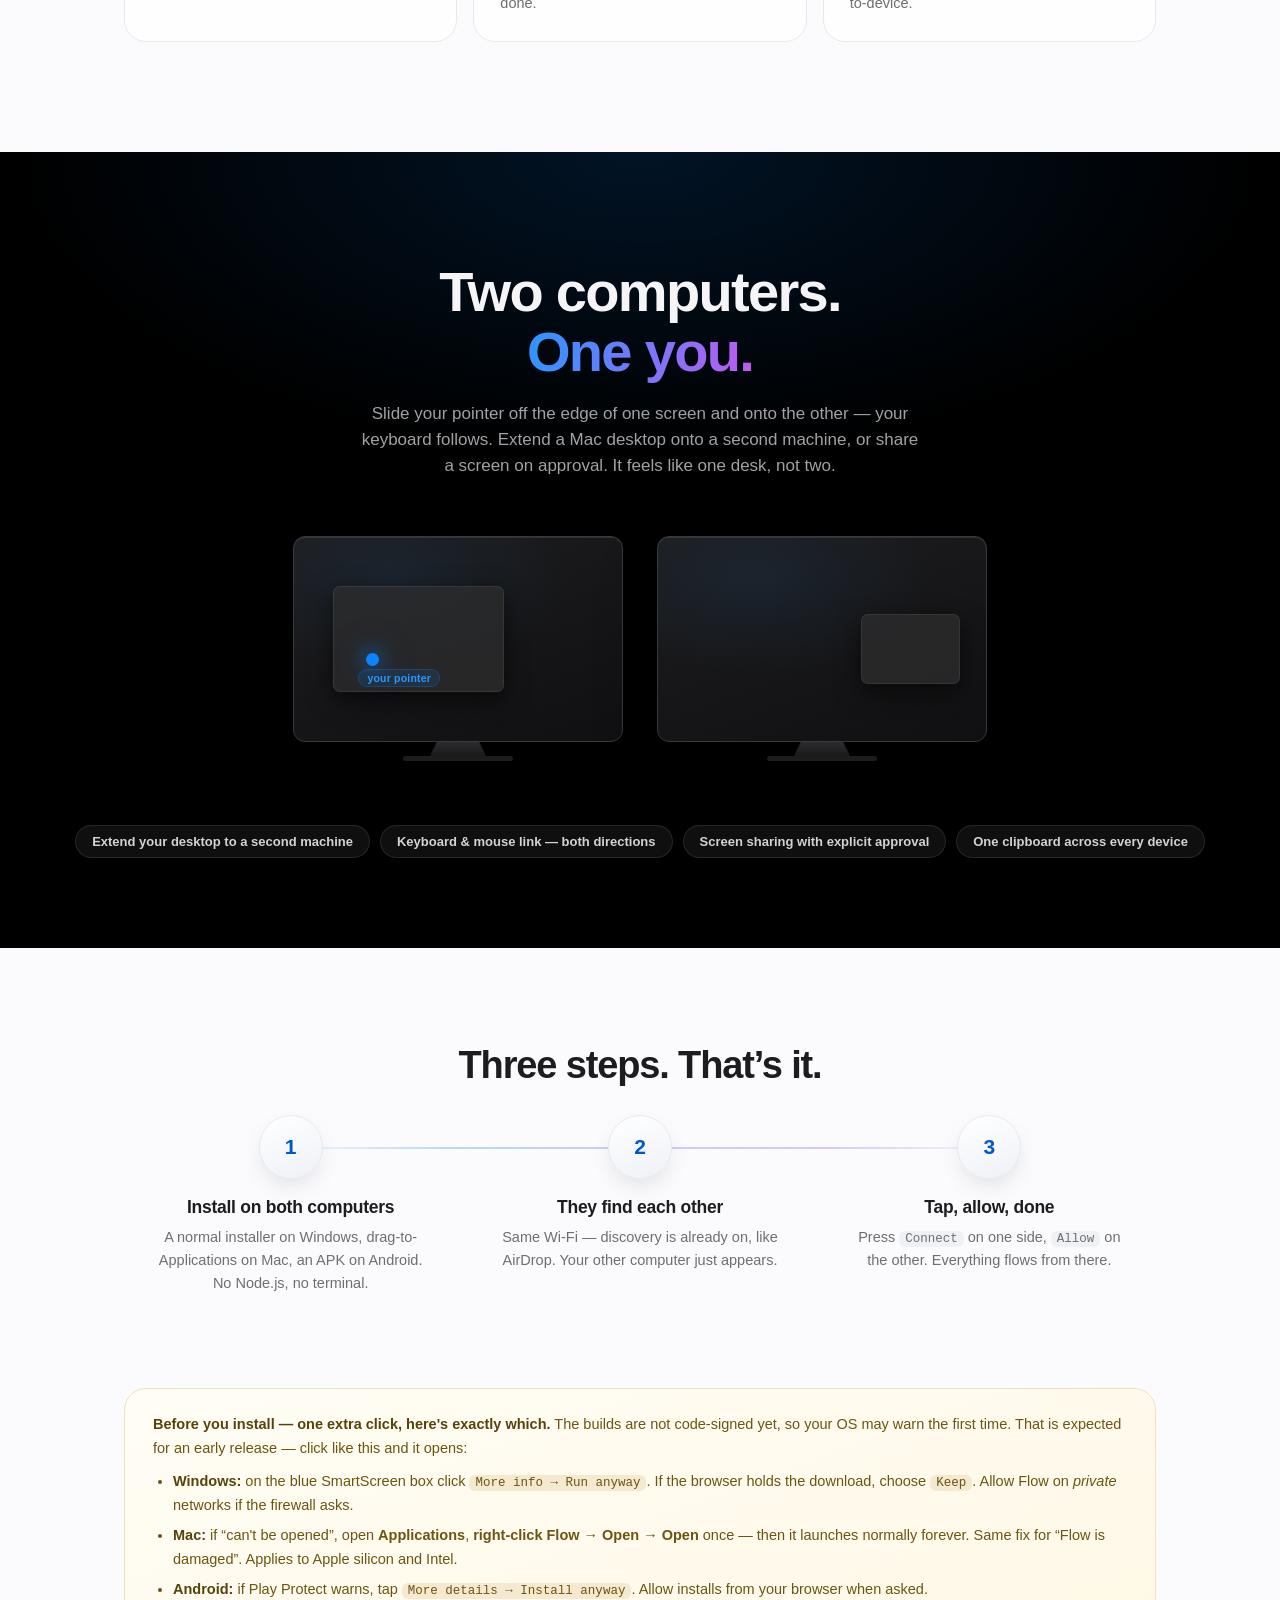
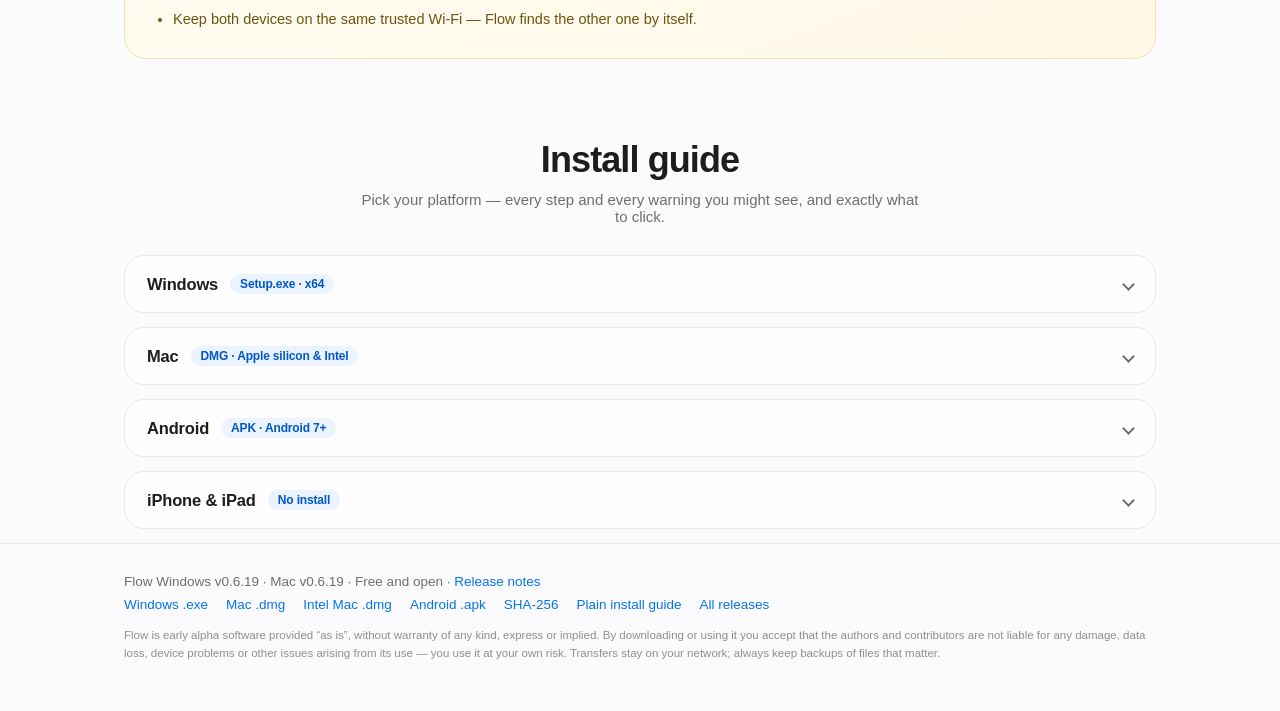
==== commit e0c5db84: "Serve tested Flow 0.6.19 desktop downloads" ====
--- a/index.html
+++ b/index.html
@@ -1680,7 +1680,7 @@
       <div class="nav-in">
         <div class="brand"><img src="Flow.png" alt="Flow logo" />Flow</div>
         <div class="nav-right">
-          <span class="badge">Windows v0.6.18 — free download</span>
+          <span class="badge">Windows v0.6.19 — free download</span>
           <a class="nav-link" href="#install">Install guide</a>
           <a
             class="nav-link"
@@ -2660,15 +2660,15 @@
             var base =
               "https://github.com/" +
               REPO +
-              "/releases/download/v0.6.18/";
+              "/releases/download/v0.6.19/";
             var os = platform();
-            var winFile = "Flow-0.6.18-Windows-x64-Setup.exe";
+            var winFile = "Flow-0.6.19-Windows-x64-Setup.exe";
             var winURL =
               "https://github.com/" +
               REPO +
-              "/releases/download/v0.6.18/" +
+              "/releases/download/v0.6.19/" +
               winFile;
-            var macFile = "Flow-0.6.18-Mac-arm64.dmg";
+            var macFile = "Flow-0.6.19-Mac-arm64.dmg";
             var apkFile = "Flow-0.6.9-Android.apk";
             var apkURL = "https://github.com/PlatiniumTermite/flow-downloads/releases/download/v0.6.15/" + apkFile;
             var file =
@@ -2694,7 +2694,7 @@
               os: os,
               win: winURL,
               mac: base + macFile,
-              macIntel: base + "Flow-0.6.18-Mac-x64.dmg",
+              macIntel: base + "Flow-0.6.19-Mac-x64.dmg",
               apk: apkURL,
             };
             if (os === "ios") {
@@ -2710,16 +2710,16 @@
               REPO +
               '/releases">See all downloads</a>';
             document.getElementById("ver").textContent =
-              "Windows v0.6.18 · Mac v0.6.18";
+              "Windows v0.6.19 · Mac v0.6.19";
             var foot = {
               "win-link": winURL,
               "mac-link": base + macFile,
-              "mac-intel-link": base + "Flow-0.6.18-Mac-x64.dmg",
+              "mac-intel-link": base + "Flow-0.6.19-Mac-x64.dmg",
               "apk-link": apkURL,
               "sums-link":
                 "https://github.com/" +
                 REPO +
-                "/releases/download/v0.6.18/SHA256SUMS.txt",
+                "/releases/download/v0.6.19/SHA256SUMS.txt",
             };
             for (var fid in foot) {
               var el = document.getElementById(fid);
@@ -2757,7 +2757,7 @@
         }
 
         var SUMS =
-          "https://github.com/PlatiniumTermite/flow-downloads/releases/download/v0.6.18/SHA256SUMS.txt";
+          "https://github.com/PlatiniumTermite/flow-downloads/releases/download/v0.6.19/SHA256SUMS.txt";
 
         function scrollBottom() {
           log.scrollTop = log.scrollHeight;
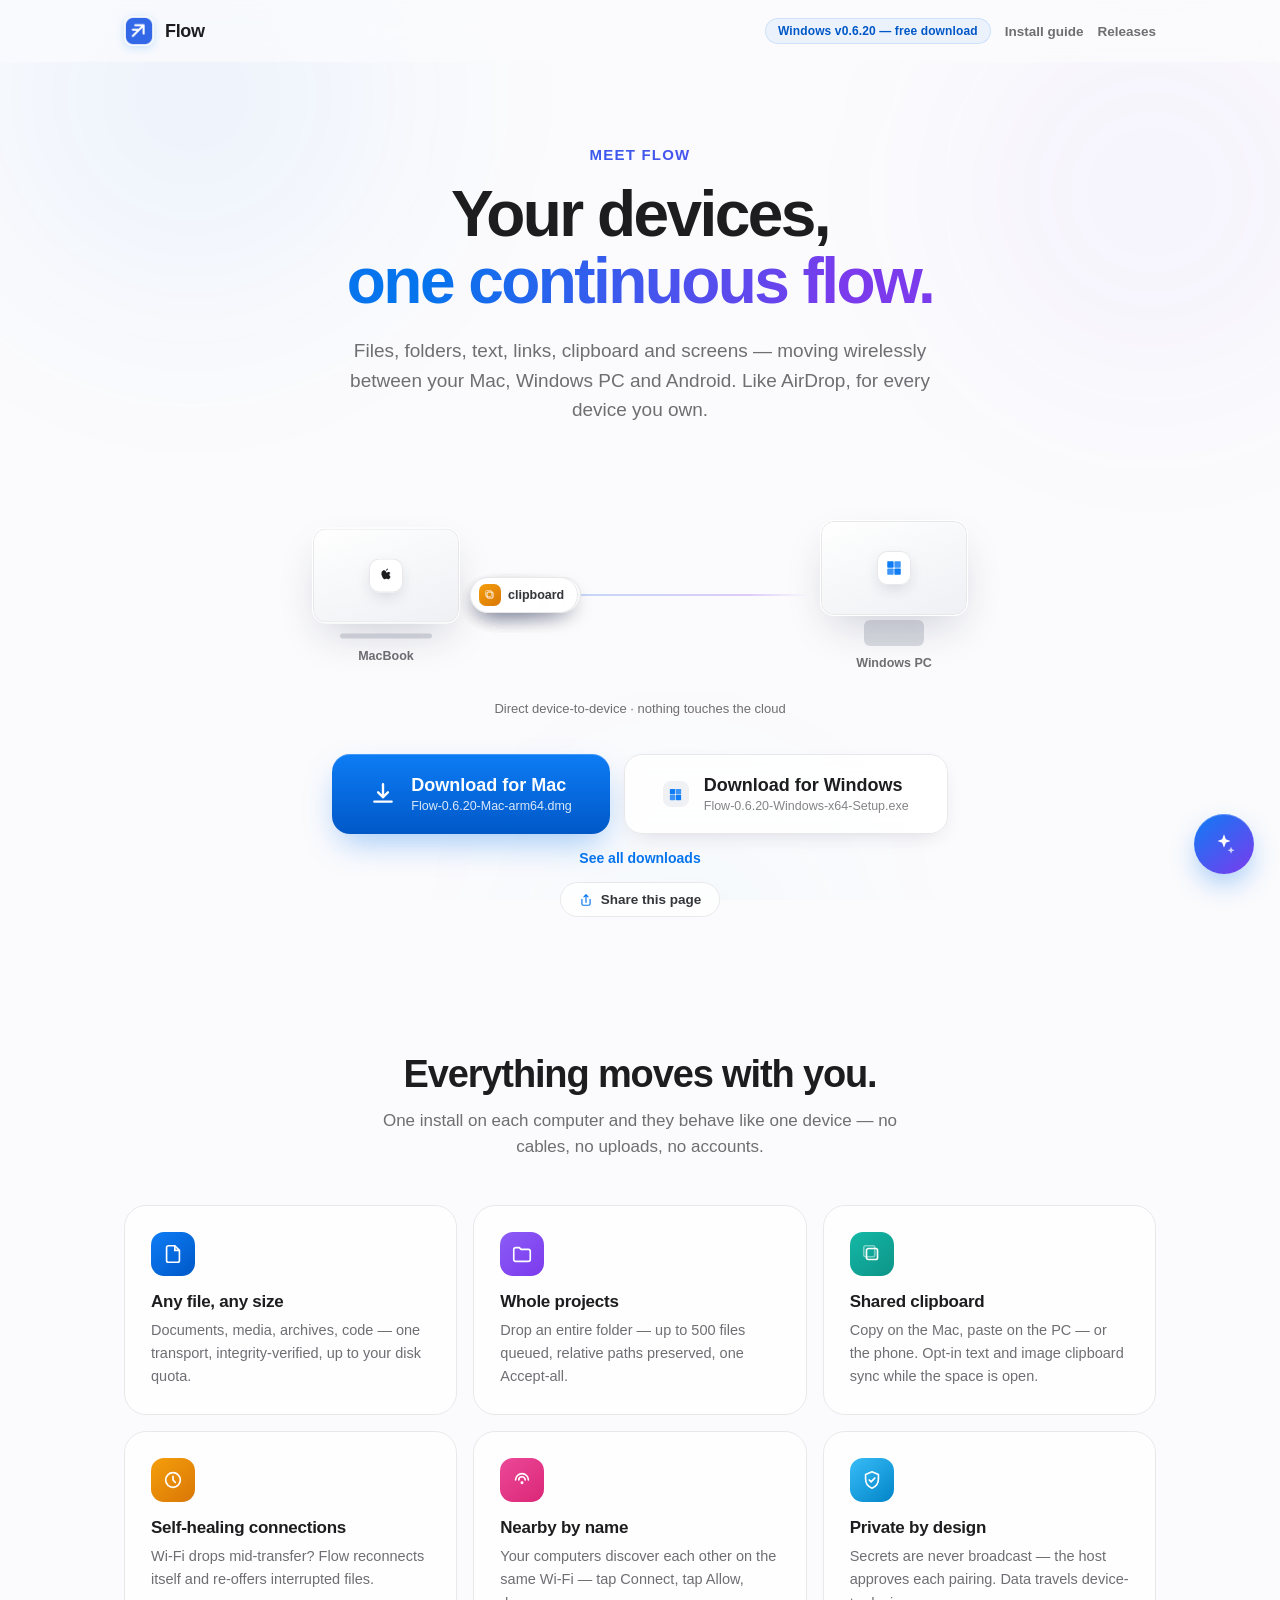
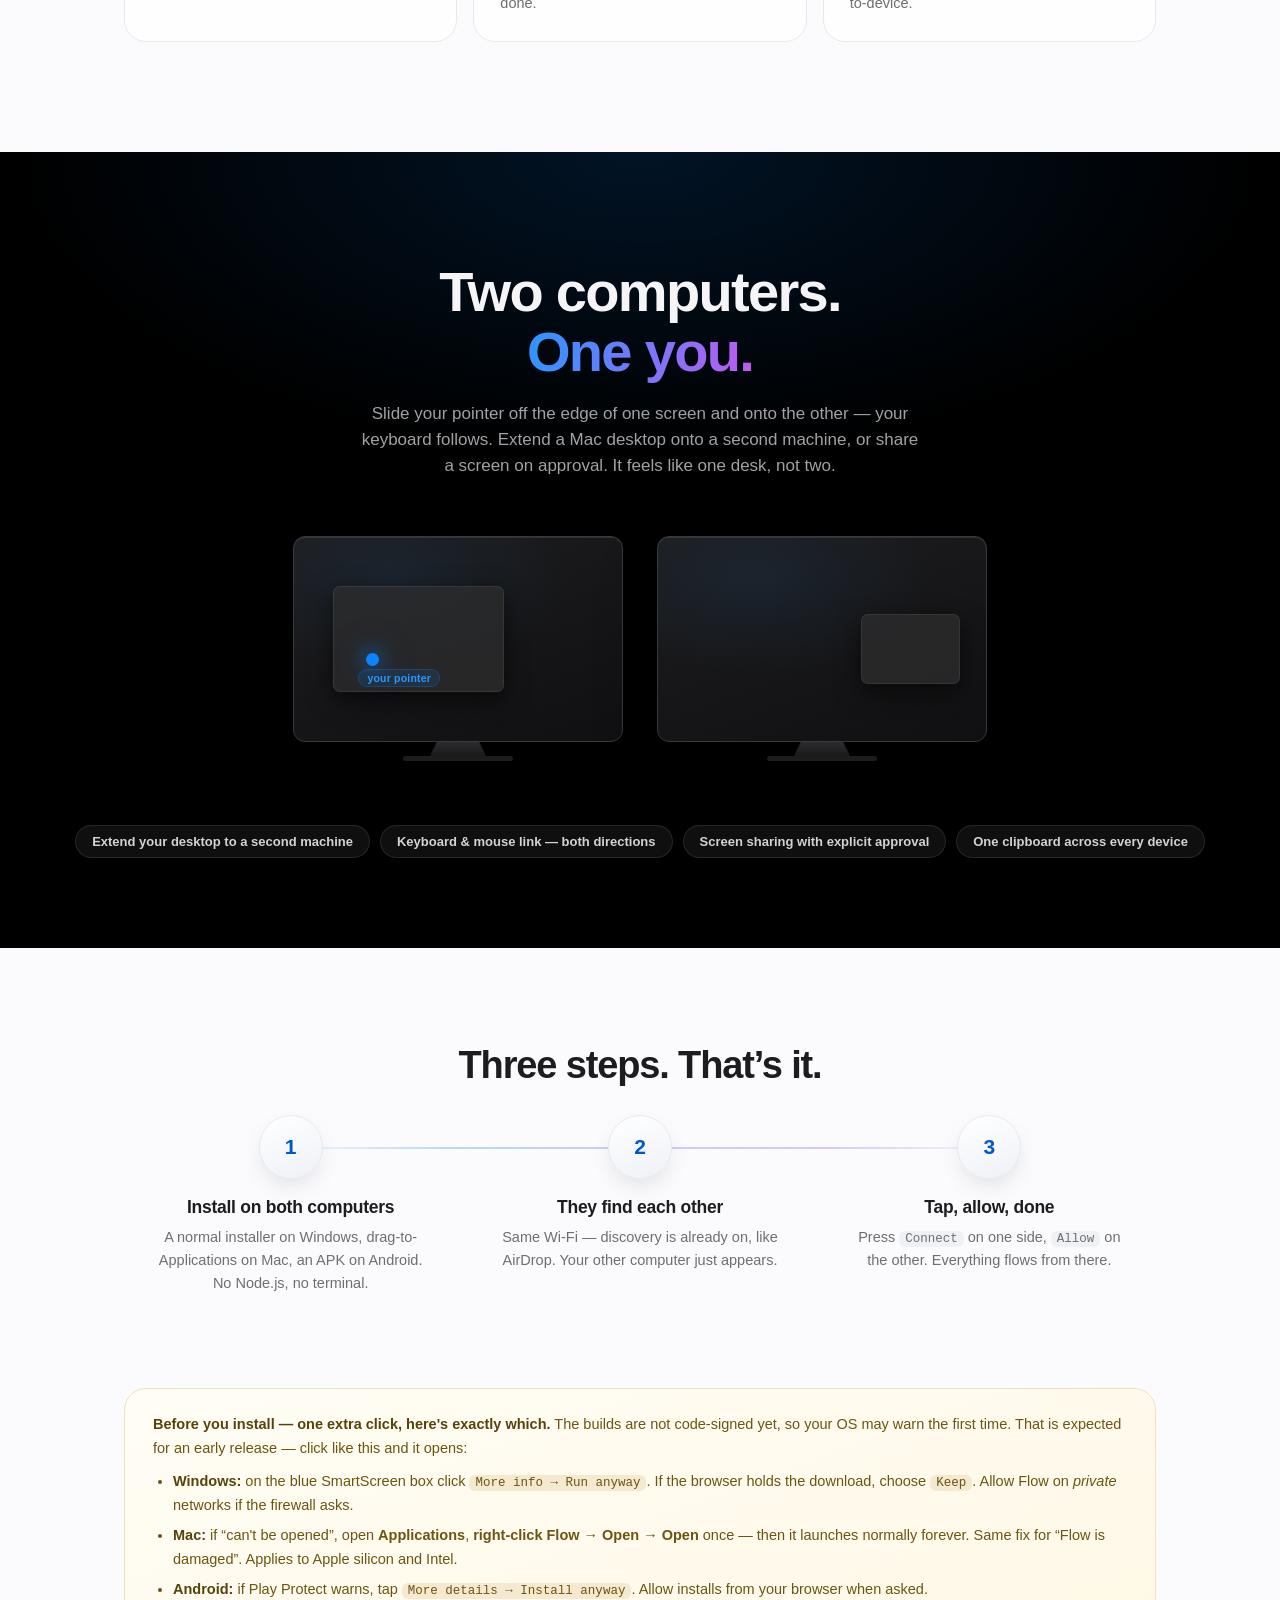
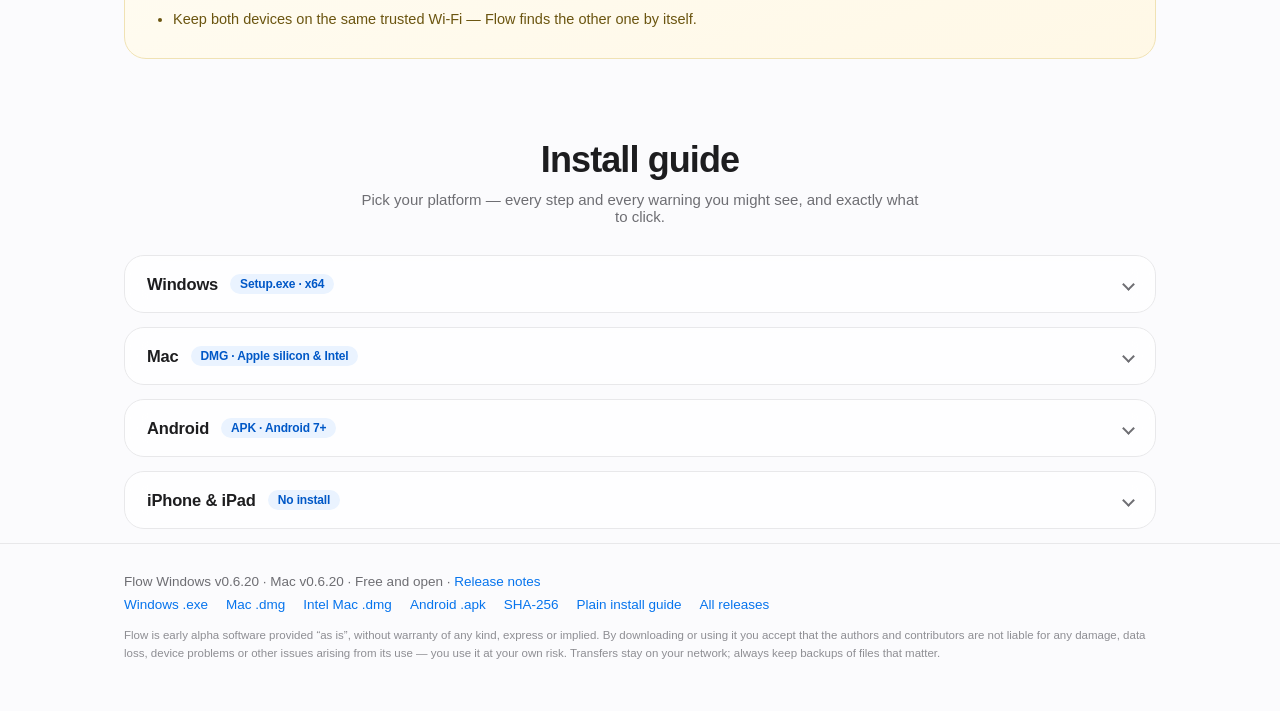
==== commit 90569a09: "Point desktop downloads and offline fallback to Flow 0.6.20" ====
--- a/index.html
+++ b/index.html
@@ -1680,7 +1680,7 @@
       <div class="nav-in">
         <div class="brand"><img src="Flow.png" alt="Flow logo" />Flow</div>
         <div class="nav-right">
-          <span class="badge">Windows v0.6.19 — free download</span>
+          <span class="badge">Windows v0.6.20 — free download</span>
           <a class="nav-link" href="#install">Install guide</a>
           <a
             class="nav-link"
@@ -2660,15 +2660,15 @@
             var base =
               "https://github.com/" +
               REPO +
-              "/releases/download/v0.6.19/";
+              "/releases/download/v0.6.20/";
             var os = platform();
-            var winFile = "Flow-0.6.19-Windows-x64-Setup.exe";
+            var winFile = "Flow-0.6.20-Windows-x64-Setup.exe";
             var winURL =
               "https://github.com/" +
               REPO +
-              "/releases/download/v0.6.19/" +
+              "/releases/download/v0.6.20/" +
               winFile;
-            var macFile = "Flow-0.6.19-Mac-arm64.dmg";
+            var macFile = "Flow-0.6.20-Mac-arm64.dmg";
             var apkFile = "Flow-0.6.9-Android.apk";
             var apkURL = "https://github.com/PlatiniumTermite/flow-downloads/releases/download/v0.6.15/" + apkFile;
             var file =
@@ -2694,7 +2694,7 @@
               os: os,
               win: winURL,
               mac: base + macFile,
-              macIntel: base + "Flow-0.6.19-Mac-x64.dmg",
+              macIntel: base + "Flow-0.6.20-Mac-x64.dmg",
               apk: apkURL,
             };
             if (os === "ios") {
@@ -2710,16 +2710,16 @@
               REPO +
               '/releases">See all downloads</a>';
             document.getElementById("ver").textContent =
-              "Windows v0.6.19 · Mac v0.6.19";
+              "Windows v0.6.20 · Mac v0.6.20";
             var foot = {
               "win-link": winURL,
               "mac-link": base + macFile,
-              "mac-intel-link": base + "Flow-0.6.19-Mac-x64.dmg",
+              "mac-intel-link": base + "Flow-0.6.20-Mac-x64.dmg",
               "apk-link": apkURL,
               "sums-link":
                 "https://github.com/" +
                 REPO +
-                "/releases/download/v0.6.19/SHA256SUMS.txt",
+                "/releases/download/v0.6.20/SHA256SUMS.txt",
             };
             for (var fid in foot) {
               var el = document.getElementById(fid);
@@ -2757,7 +2757,7 @@
         }
 
         var SUMS =
-          "https://github.com/PlatiniumTermite/flow-downloads/releases/download/v0.6.19/SHA256SUMS.txt";
+          "https://github.com/PlatiniumTermite/flow-downloads/releases/download/v0.6.20/SHA256SUMS.txt";
 
         function scrollBottom() {
           log.scrollTop = log.scrollHeight;
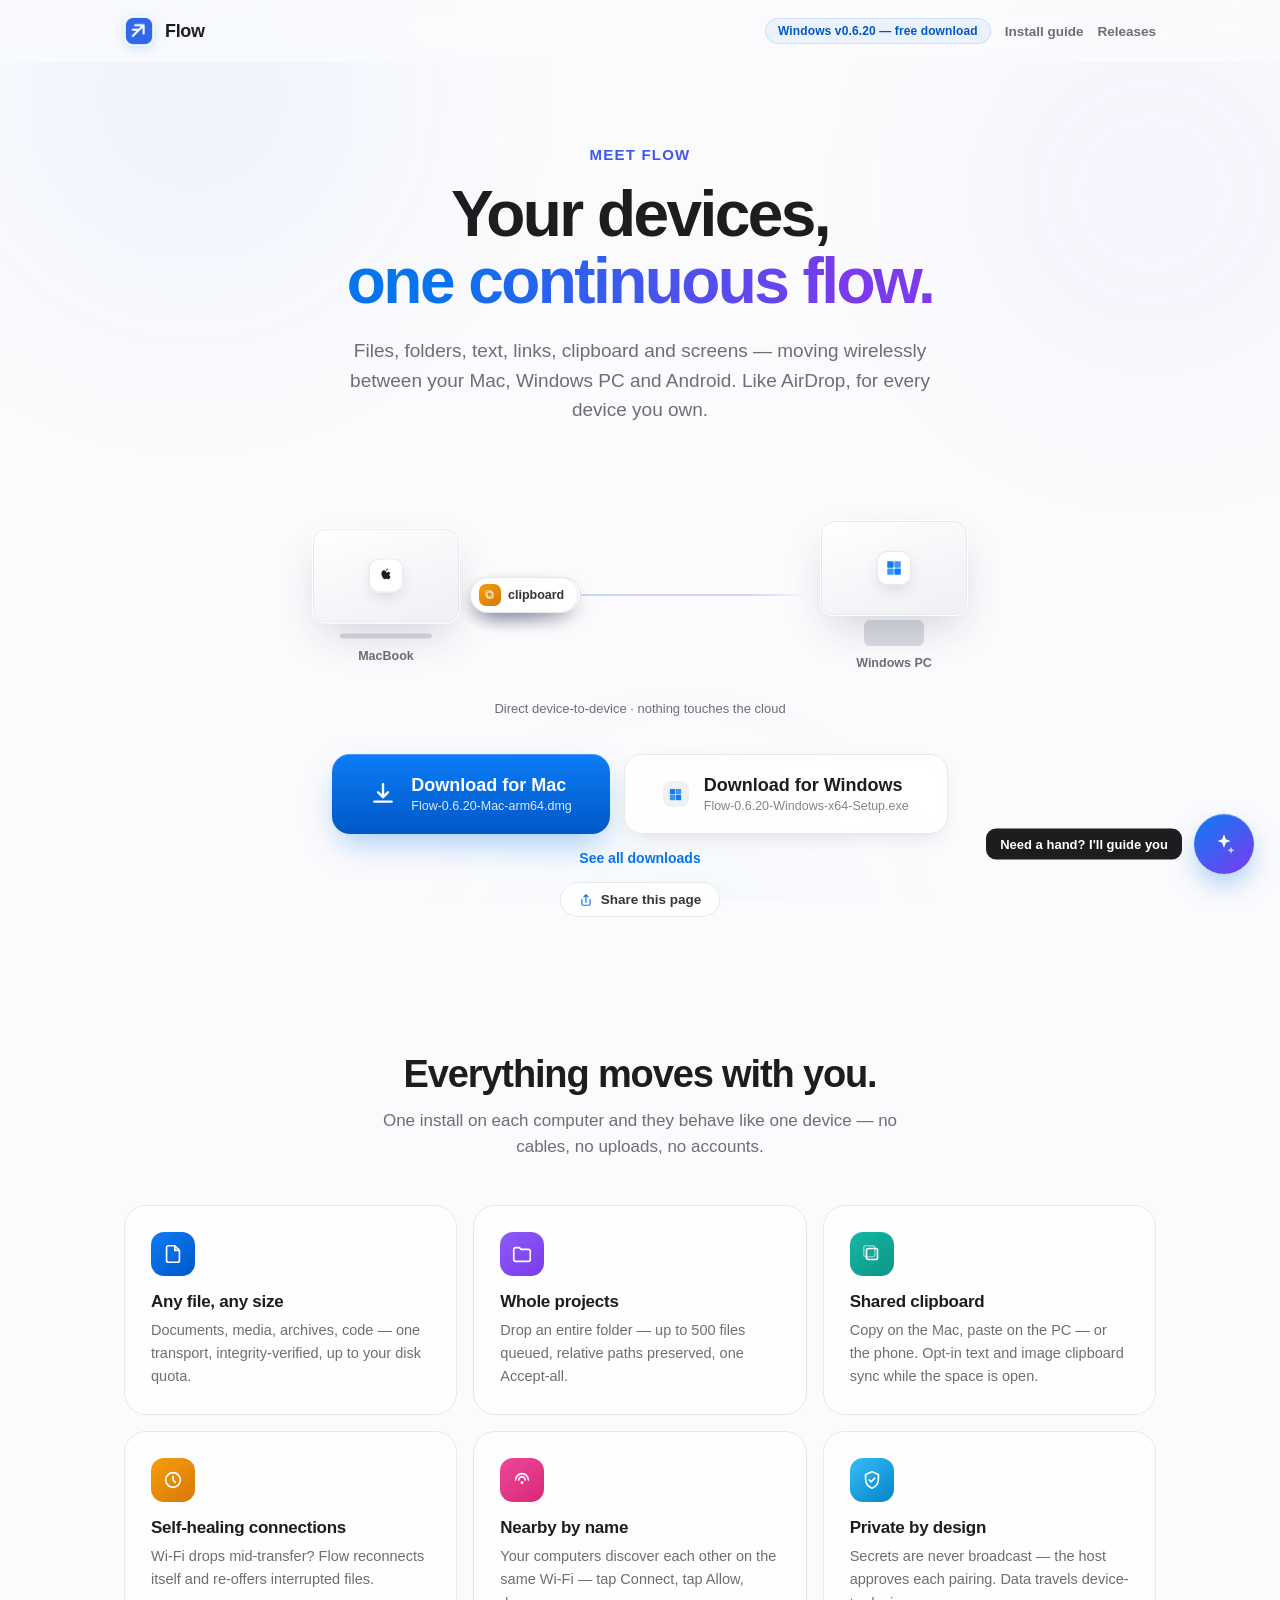
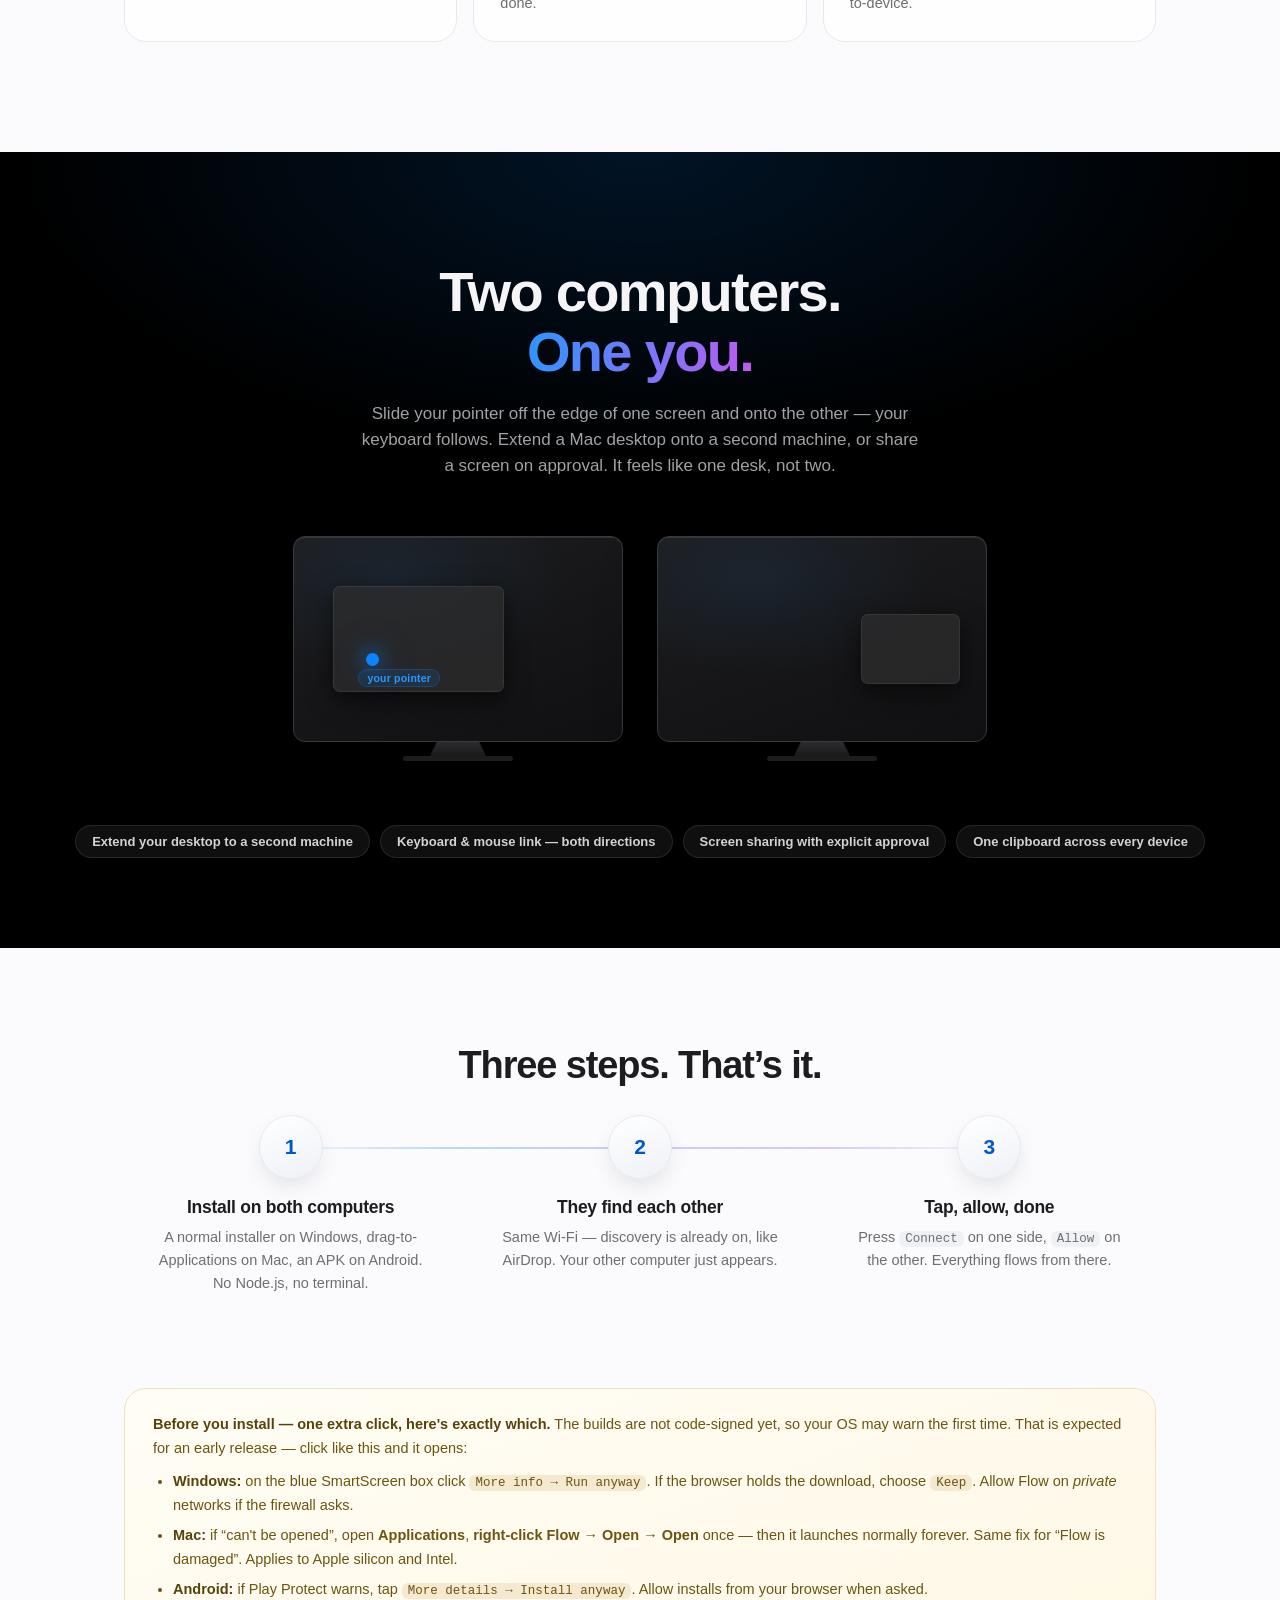
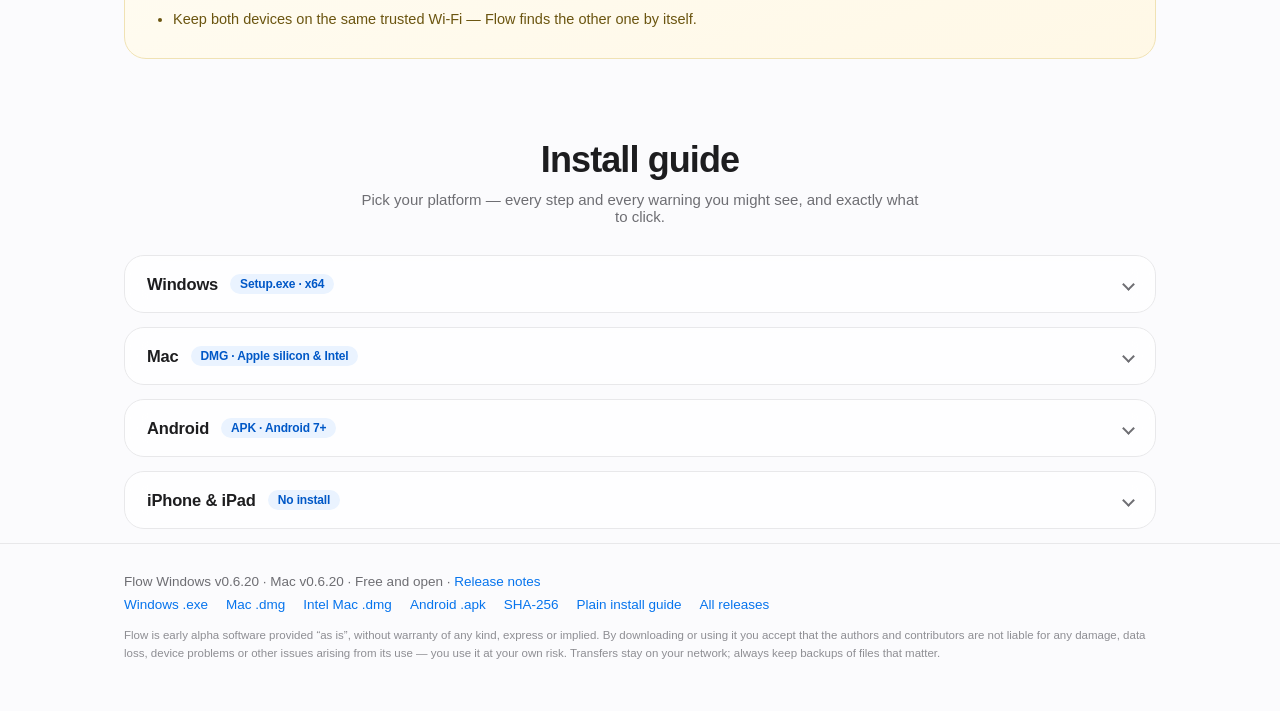
==== commit c57eed1f: "Restore October landing experience at the download URL" ====
--- a/index.html
+++ b/index.html
@@ -1259,7 +1259,6 @@
         font-size: 11.5px;
         line-height: 1.6;
         color: #8e8e93;
-      }
       }
       .ver {
         font-variant-numeric: tabular-nums;
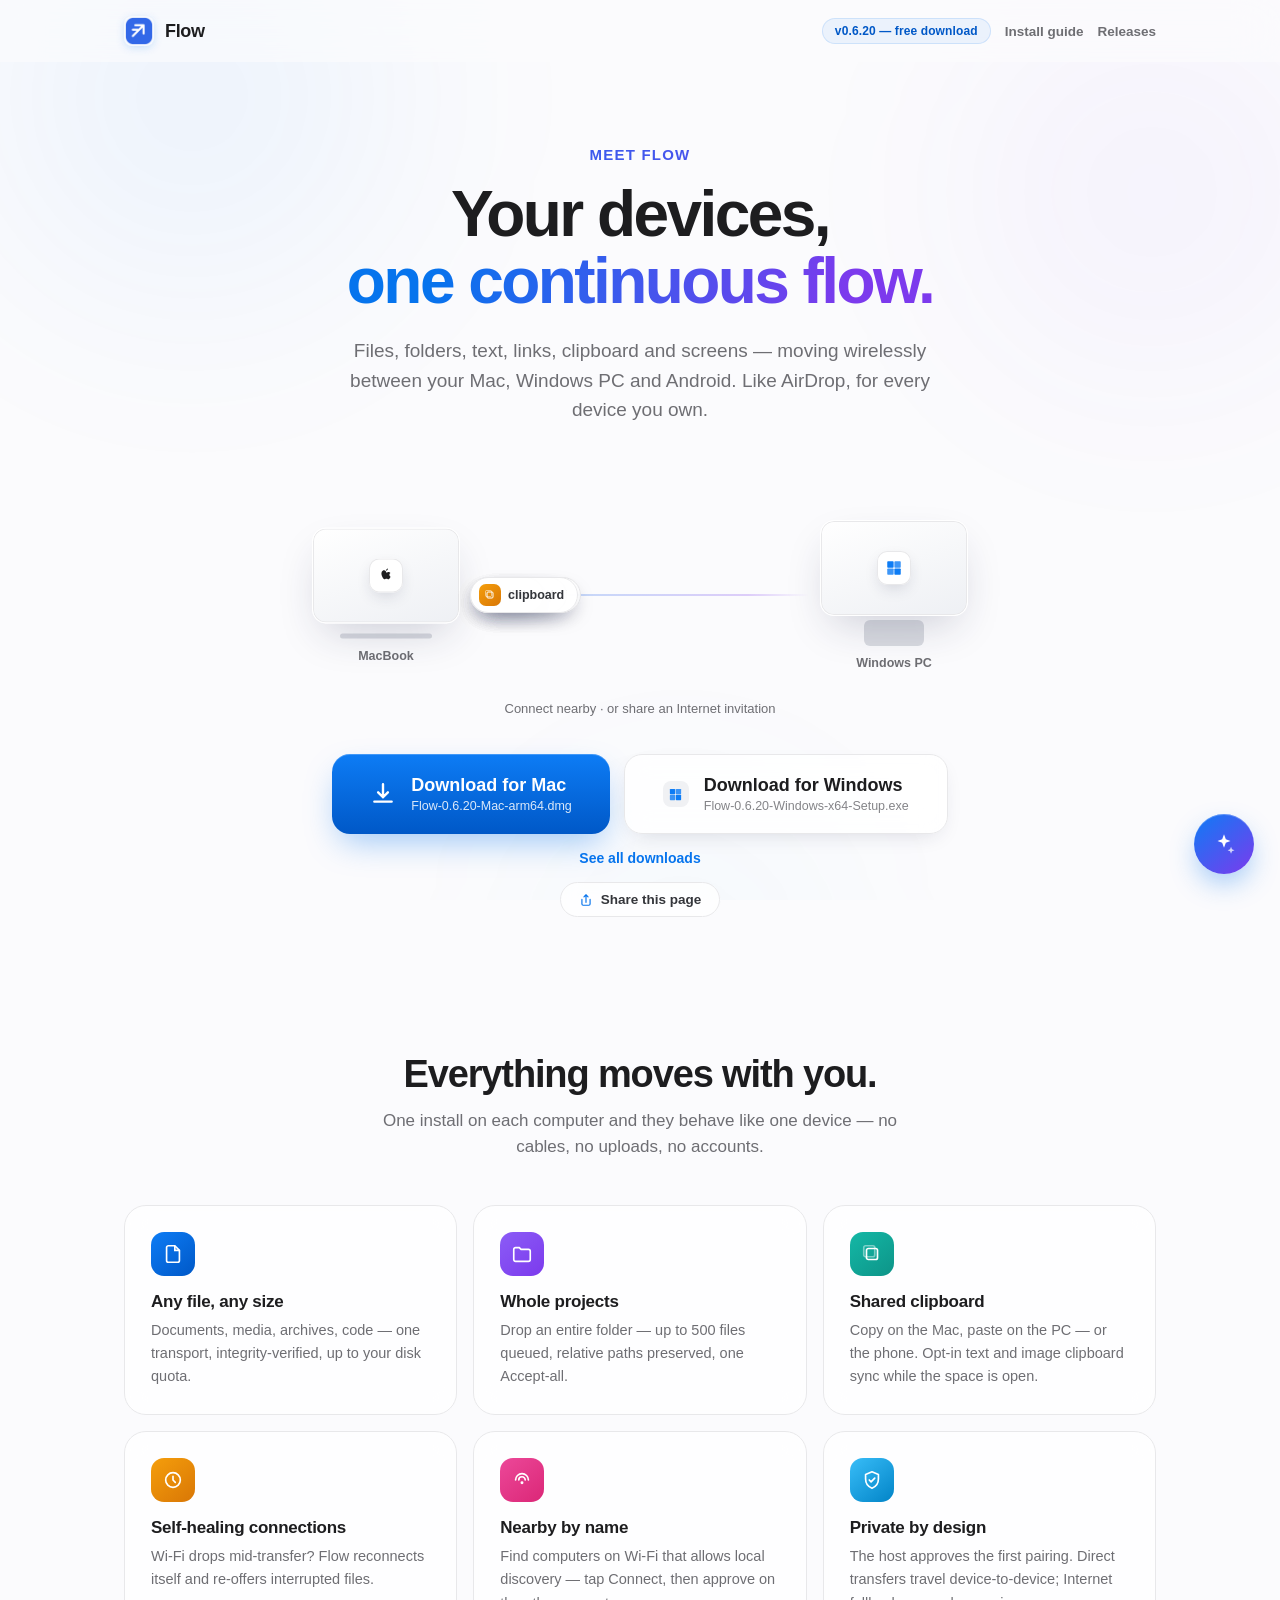
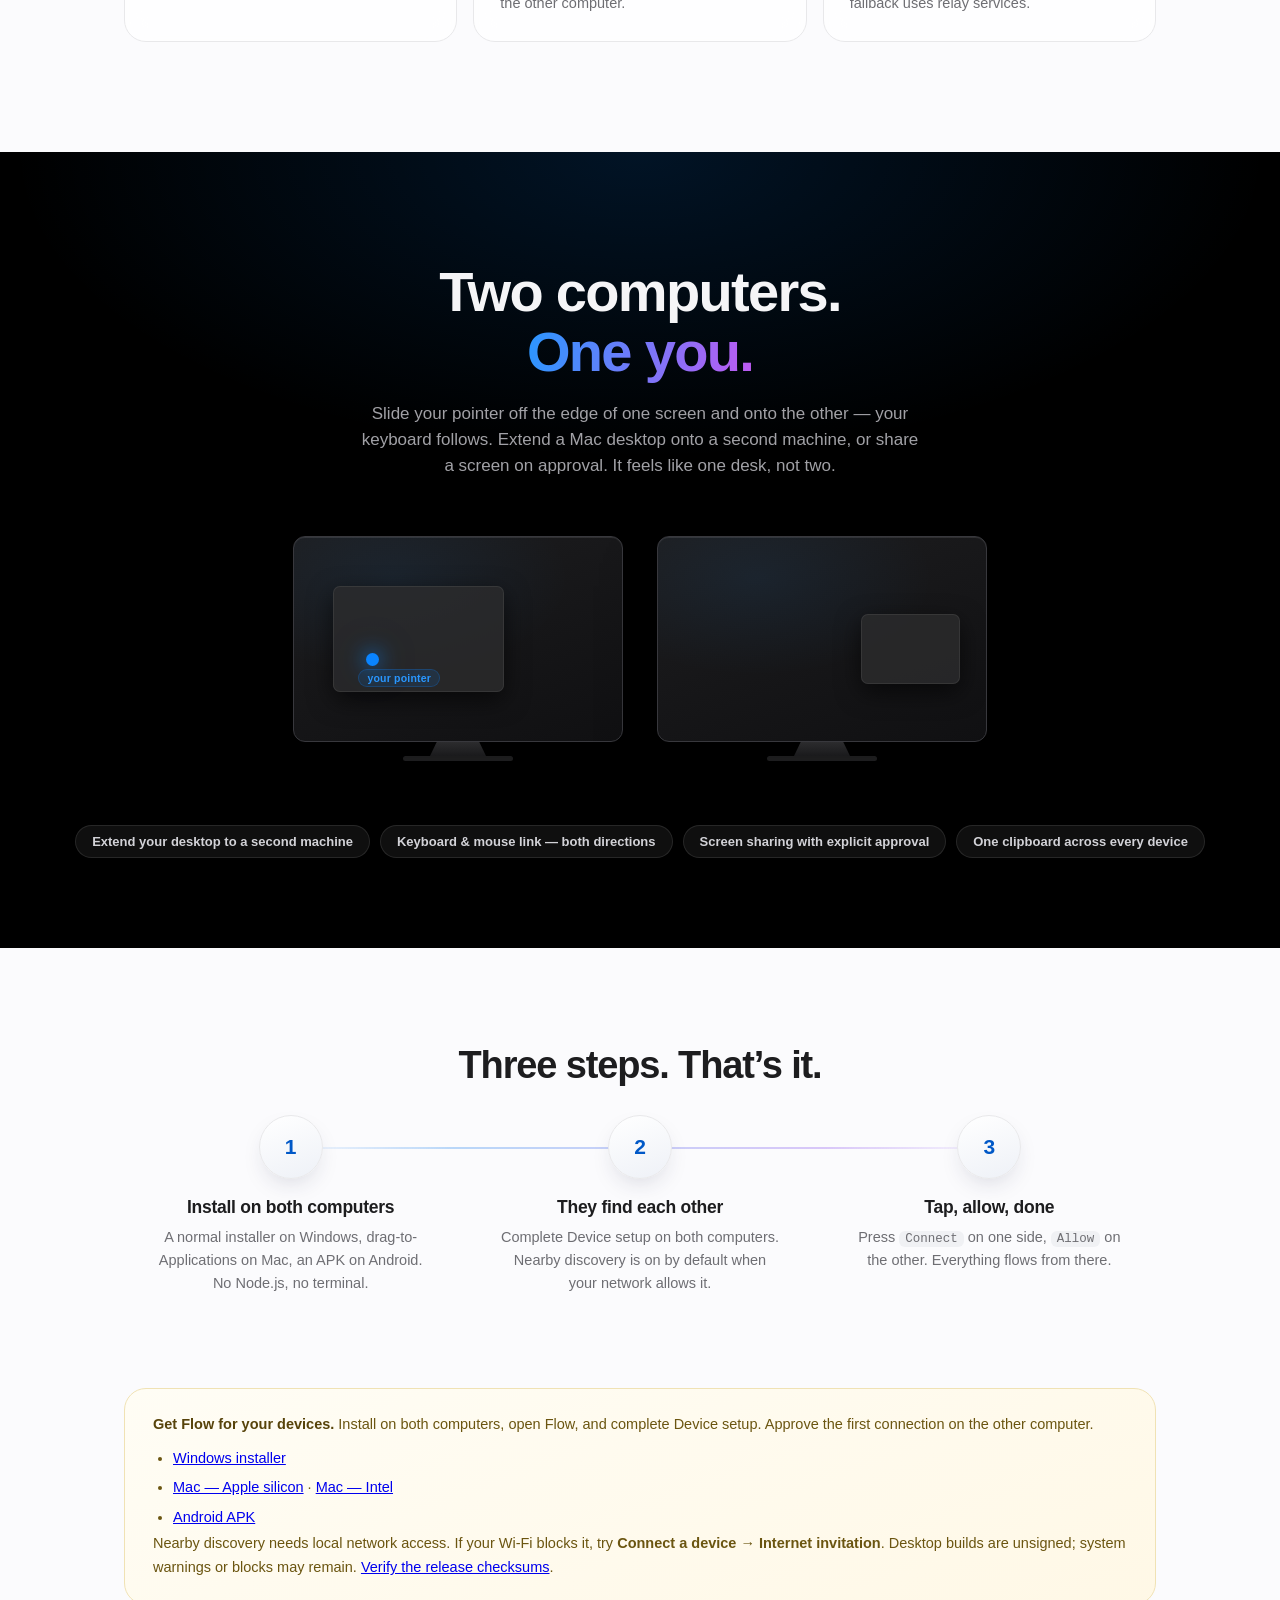
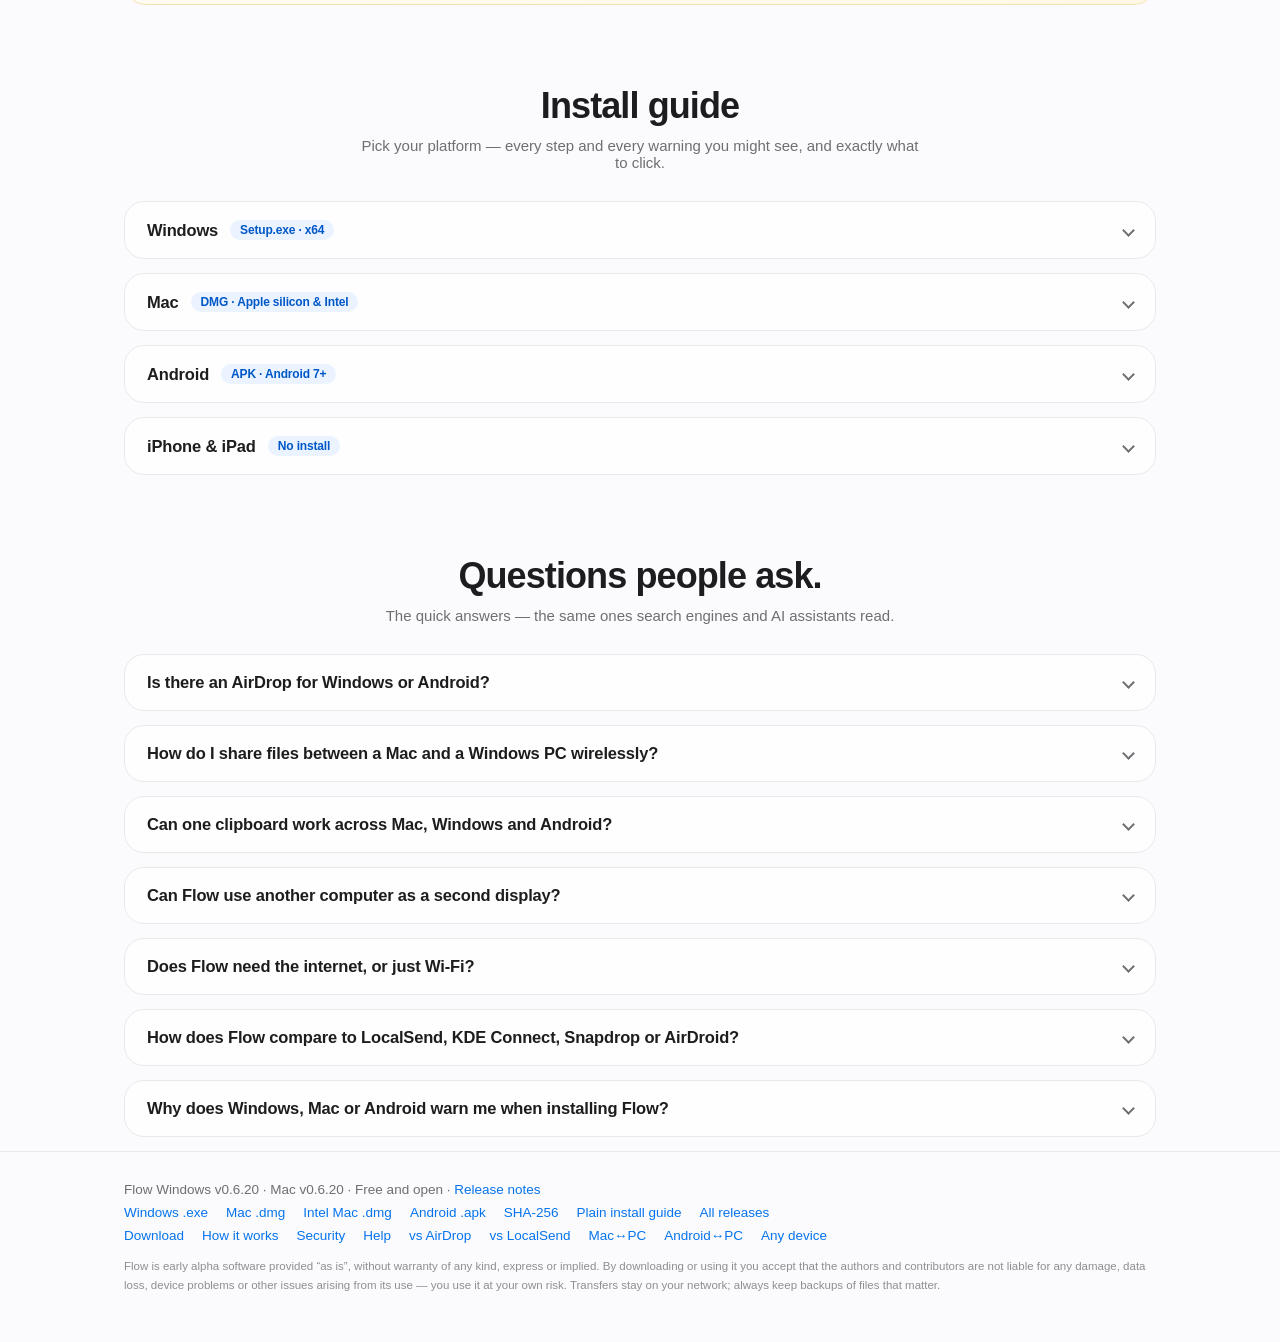
==== commit cdbbe29b: "Restore full October layout on homepage and download page" ====
--- a/index.html
+++ b/index.html
@@ -3,7 +3,9 @@
   <head>
     <meta charset="utf-8" />
     <meta name="viewport" content="width=device-width, initial-scale=1" />
-    <title>Flow — share anything between your computers</title>
+    <title>
+      Flow — AirDrop-style file sharing for Windows, Mac &amp; Android
+    </title>
     <meta
       name="description"
       content="Flow moves files, folders, text, links and clipboard between your Mac, Windows PC and Android phone wirelessly — like AirDrop, for every device you own. Share from the Windows Send To menu, Finder Open With, the Android share sheet or the menu-bar tray."
@@ -42,8 +44,110 @@
       name="keywords"
       content="airdrop for windows, continuity for windows, share files mac windows android, clipboard sync, extended display, universal control alternative"
     />
+    <meta
+      name="google-site-verification"
+      content="go0T_P_wX81kLyziP_LCDEu0iZBkW4DK059RLP5fNl0"
+    />
     <meta name="theme-color" content="#fafafa" />
-    <link rel="icon" type="image/png" href="Flow.png" />
+    <link rel="icon" type="image/png" href="/Flow.png" />
+    <script type="application/ld+json">
+      {
+        "@context": "https://schema.org",
+        "@type": "SoftwareApplication",
+        "name": "Flow",
+        "alternateName": "Flow Universal Continuity",
+        "description": "AirDrop-like continuity for every device: share files, folders, text, links, clipboard, screens and keyboard/mouse between Mac, Windows and Android over Wi-Fi. Nearby discovery depends on network access; the first connection asks for approval.",
+        "operatingSystem": "macOS, Windows, Android",
+        "applicationCategory": "UtilitiesApplication",
+        "offers": { "@type": "Offer", "price": "0", "priceCurrency": "USD" },
+        "url": "https://platiniumtermite.github.io/",
+        "downloadUrl": "https://github.com/PlatiniumTermite/flow-downloads/releases",
+        "softwareVersion": "0.6.20",
+        "featureList": "AirDrop-style file sharing, universal clipboard sync, extended display to a second computer, bidirectional keyboard and mouse link, screen sharing with approval, resumable transfers, menu-bar and system-tray agent",
+        "keywords": "airdrop for windows, apple continuity for windows, share files mac windows android, universal clipboard windows mac, extended display second computer, universal control alternative"
+      }
+    </script>
+    <script type="application/ld+json">
+      {
+        "@context": "https://schema.org",
+        "@type": "FAQPage",
+        "mainEntity": [
+          {
+            "@type": "Question",
+            "name": "Is there an AirDrop for Windows or Android?",
+            "acceptedAnswer": {
+              "@type": "Answer",
+              "text": "Flow is the closest equivalent: a free app that puts AirDrop-style sending on Windows, macOS and Android. Devices on a network that allows local discovery can find each other. The receiver approves the first pairing; an Internet invitation is available when local access is blocked."
+            }
+          },
+          {
+            "@type": "Question",
+            "name": "How do I share files between a Mac and a Windows PC wirelessly?",
+            "acceptedAnswer": {
+              "@type": "Answer",
+              "text": "Install Flow on both computers and join the same Wi-Fi. The computers find each other like AirDrop, one side taps Connect, the other taps Allow, and files can be sent in either direction with progress, resume and folder support."
+            }
+          },
+          {
+            "@type": "Question",
+            "name": "Can one clipboard work across Mac, Windows and Android?",
+            "acceptedAnswer": {
+              "@type": "Answer",
+              "text": "Yes. Flow syncs copied text in both directions between desktops — like Apple's Universal Clipboard — and clipboard images between desktops too. Android participates through the app and share sheet."
+            }
+          },
+          {
+            "@type": "Question",
+            "name": "Can Flow use another computer as a second display?",
+            "acceptedAnswer": {
+              "@type": "Answer",
+              "text": "Yes — a Mac can extend its desktop onto a connected Windows or Mac computer over Wi-Fi (experimental), and either side can drive the extended screen with its own keyboard and mouse after approval."
+            }
+          },
+          {
+            "@type": "Question",
+            "name": "Does Flow need the internet?",
+            "acceptedAnswer": {
+              "@type": "Answer",
+              "text": "Local connections can run over Wi-Fi. Internet invitations and relay fallback require Internet access and reachable services."
+            }
+          },
+          {
+            "@type": "Question",
+            "name": "How does Flow compare to LocalSend, KDE Connect, Snapdrop or AirDroid?",
+            "acceptedAnswer": {
+              "@type": "Answer",
+              "text": "Flow focuses on the full continuity experience rather than just file transfer: alongside AirDrop-style sending it adds a shared clipboard, screen sharing, a second-computer extended display and bidirectional keyboard/mouse linking, all from a menu-bar or tray agent that stays discoverable without a window open."
+            }
+          },
+          {
+            "@type": "Question",
+            "name": "Why does my computer warn me when installing Flow?",
+            "acceptedAnswer": {
+              "@type": "Answer",
+              "text": "Flow is an early-alpha build distributed outside the app stores, so Windows SmartScreen, macOS Gatekeeper and Play Protect show their standard 'unknown developer' warnings. On Windows click More info → Run anyway; on Mac right-click Flow → Open → Open; on Android tap More details → Install anyway."
+            }
+          }
+        ]
+      }
+    </script>
+    <script type="application/ld+json">
+      {
+        "@context": "https://schema.org",
+        "@type": "Organization",
+        "name": "Flow",
+        "url": "https://platiniumtermite.github.io/",
+        "logo": "https://platiniumtermite.github.io/Flow.png"
+      }
+    </script>
+    <script type="application/ld+json">
+      {
+        "@context": "https://schema.org",
+        "@type": "WebSite",
+        "name": "Flow",
+        "url": "https://platiniumtermite.github.io/"
+      }
+    </script>
     <style>
       :root {
         --blue: #0674ed;
@@ -1677,9 +1781,9 @@
 
     <nav id="nav">
       <div class="nav-in">
-        <div class="brand"><img src="Flow.png" alt="Flow logo" />Flow</div>
+        <div class="brand"><img src="/Flow.png" alt="Flow logo" />Flow</div>
         <div class="nav-right">
-          <span class="badge">Windows v0.6.20 — free download</span>
+          <span class="badge">v0.6.20 — free download</span>
           <a class="nav-link" href="#install">Install guide</a>
           <a
             class="nav-link"
@@ -1842,12 +1946,12 @@
             <div class="name">Windows PC</div>
           </div>
 
-          <p class="cap">Direct device-to-device · nothing touches the cloud</p>
+          <p class="cap">Connect nearby · or share an Internet invitation</p>
         </div>
 
         <div class="dl-zone reveal in" style="--d: 0.32s">
           <div class="dl-row">
-            <a id="dl" class="dl-btn" href="/download/" role="button">
+            <a id="dl" class="dl-btn" href="#downloads" role="button">
               <svg
                 width="26"
                 height="26"
@@ -1874,7 +1978,7 @@
             <a
               id="dl-alt"
               class="dl-btn hidden-alt"
-              href="/download/"
+              href="#downloads"
               role="button"
             >
               <span class="os-mini" id="alt-ico">
@@ -2051,8 +2155,8 @@
           </div>
           <h3>Nearby by name</h3>
           <p>
-            Your computers discover each other on the same Wi-Fi — tap Connect,
-            tap Allow, done.
+            Find computers on Wi-Fi that allows local discovery — tap Connect,
+            then approve on the other computer.
           </p>
         </div>
         <div class="card reveal" style="--d: 0.12s">
@@ -2075,8 +2179,8 @@
           </div>
           <h3>Private by design</h3>
           <p>
-            Secrets are never broadcast — the host approves each pairing. Data
-            travels device-to-device.
+            The host approves the first pairing. Direct transfers travel
+            device-to-device; Internet fallback uses relay services.
           </p>
         </div>
       </section>
@@ -2126,8 +2230,8 @@
           <div class="n">2</div>
           <h3>They find each other</h3>
           <p>
-            Same Wi-Fi — discovery is already on, like AirDrop. Your other
-            computer just appears.
+            Complete Device setup on both computers. Nearby discovery is
+            on by default when your network allows it.
           </p>
         </div>
         <div class="step reveal" style="--d: 0.16s">
@@ -2141,32 +2245,18 @@
       </section>
 
       <section class="notice reveal" id="downloads">
-        <strong>Before you install — one extra click, here's exactly which.</strong>
-        The builds are not code-signed yet, so your OS may warn the first time.
-        That is expected for an early release — click like this and it opens:
+        <strong>Get Flow for your devices.</strong>
+        Install on both computers, open Flow, and complete Device setup.
+        Approve the first connection on the other computer.
         <ul>
-          <li>
-            <strong>Windows:</strong> on the blue SmartScreen box click
-            <code>More info → Run anyway</code>. If the browser holds the
-            download, choose <code>Keep</code>. Allow Flow on
-            <em>private</em> networks if the firewall asks.
-          </li>
-          <li>
-            <strong>Mac:</strong> if “can't be opened”, open
-            <b>Applications</b>, <b>right-click Flow → Open → Open</b> once —
-            then it launches normally forever. Same fix for “Flow is damaged”.
-            Applies to Apple silicon and Intel.
-          </li>
-          <li>
-            <strong>Android:</strong> if Play Protect warns, tap
-            <code>More details → Install anyway</code>. Allow installs from
-            your browser when asked.
-          </li>
-          <li>
-            Keep both devices on the same trusted Wi-Fi — Flow finds the
-            other one by itself.
-          </li>
+          <li><a href="https://github.com/PlatiniumTermite/flow-downloads/releases/download/v0.6.20/Flow-0.6.20-Windows-x64-Setup.exe">Windows installer</a></li>
+          <li><a href="https://github.com/PlatiniumTermite/flow-downloads/releases/download/v0.6.20/Flow-0.6.20-Mac-arm64.dmg">Mac — Apple silicon</a> · <a href="https://github.com/PlatiniumTermite/flow-downloads/releases/download/v0.6.20/Flow-0.6.20-Mac-x64.dmg">Mac — Intel</a></li>
+          <li><a href="https://github.com/PlatiniumTermite/flow-downloads/releases/download/v0.6.15/Flow-0.6.9-Android.apk">Android APK</a></li>
         </ul>
+        Nearby discovery needs local network access. If your Wi-Fi blocks it,
+        try <b>Connect a device → Internet invitation</b>.
+        Desktop builds are unsigned; system warnings or blocks may remain.
+        <a href="https://github.com/PlatiniumTermite/flow-downloads/releases/download/v0.6.20/SHA256SUMS.txt">Verify the release checksums</a>.
       </section>
 
       <section class="install reveal" id="install">
@@ -2288,6 +2378,117 @@
               sheet target, background clipboard — aren't available. A native
               build is planned.
             </div>
+          </div>
+        </details>
+      </section>
+
+      <section class="install reveal" id="faq">
+        <h2 class="reveal">Questions people ask.</h2>
+        <p class="reveal" style="--d: 0.06s">
+          The quick answers — the same ones search engines and AI assistants
+          read.
+        </p>
+        <details class="os">
+          <summary>
+            Is there an AirDrop for Windows or Android?
+            <span class="chev"></span>
+          </summary>
+          <div class="os-body">
+            <p>
+              Flow is the closest equivalent — a free app that brings
+              AirDrop-style sending to Windows, macOS and Android. Devices on
+              the same Wi-Fi discover each other automatically, the receiver
+              approves, and files, folders, text, links and clipboard move
+              wirelessly in both directions.
+            </p>
+          </div>
+        </details>
+        <details class="os">
+          <summary>
+            How do I share files between a Mac and a Windows PC wirelessly?
+            <span class="chev"></span>
+          </summary>
+          <div class="os-body">
+            <p>
+              Install Flow on both computers and join the same Wi-Fi. They find
+              each other like AirDrop — tap <code>Connect</code> on one side,
+              <code>Allow</code> on the other — then send files either way with
+              progress, pause/resume and whole-folder support.
+            </p>
+          </div>
+        </details>
+        <details class="os">
+          <summary>
+            Can one clipboard work across Mac, Windows and Android?
+            <span class="chev"></span>
+          </summary>
+          <div class="os-body">
+            <p>
+              Yes. Copied text syncs instantly in both directions between
+              desktops — like Apple's Universal Clipboard — including clipboard
+              images between desktops, and a device that joins later inherits
+              the current clipboard. Android participates through the app and
+              share sheet.
+            </p>
+          </div>
+        </details>
+        <details class="os">
+          <summary>
+            Can Flow use another computer as a second display?
+            <span class="chev"></span>
+          </summary>
+          <div class="os-body">
+            <p>
+              Yes — a Mac can extend its desktop onto a connected Windows or
+              Mac computer over Wi-Fi (experimental). Once accepted, the
+              receiving computer's own keyboard and mouse drive the extended
+              screen, like Universal Control.
+            </p>
+          </div>
+        </details>
+        <details class="os">
+          <summary>
+            Does Flow need the internet, or just Wi-Fi?
+            <span class="chev"></span>
+          </summary>
+          <div class="os-body">
+            <p>
+              Local connections can run over Wi-Fi. If your network blocks
+              nearby connections, try an Internet invitation. Internet connections
+              and relay fallback require reachable public services.
+            </p>
+          </div>
+        </details>
+        <details class="os">
+          <summary>
+            How does Flow compare to LocalSend, KDE Connect, Snapdrop or
+            AirDroid?
+            <span class="chev"></span>
+          </summary>
+          <div class="os-body">
+            <p>
+              Those tools move files; Flow goes after the full continuity
+              experience. On top of AirDrop-style sending you get a shared
+              clipboard, screen sharing, a second-computer extended display
+              and bidirectional keyboard/mouse linking — all from a menu-bar
+              or tray agent that stays discoverable without a window open.
+            </p>
+          </div>
+        </details>
+        <details class="os">
+          <summary>
+            Why does Windows, Mac or Android warn me when installing Flow?
+            <span class="chev"></span>
+          </summary>
+          <div class="os-body">
+            <p>
+              Flow is an early-alpha build distributed outside the app stores,
+              so SmartScreen, Gatekeeper and Play Protect show their standard
+              "unknown developer" warnings. On Windows click
+              <code>More info → Run anyway</code>; on Mac right-click Flow →
+              <code>Open</code> → <code>Open</code>; on Android tap
+              <code>More details → Install anyway</code>.
+            </p>
           </div>
         </details>
       </section>
@@ -2349,19 +2550,30 @@
           >
         </span>
         <span class="links">
-          <a id="win-link" href="/download/" class="hidden">Windows .exe</a>
-          <a id="mac-link" href="/download/" class="hidden">Mac .dmg</a>
-          <a id="mac-intel-link" href="/download/" class="hidden"
+          <a id="win-link" href="https://github.com/PlatiniumTermite/flow-downloads/releases/download/v0.6.20/Flow-0.6.20-Windows-x64-Setup.exe">Windows .exe</a>
+          <a id="mac-link" href="https://github.com/PlatiniumTermite/flow-downloads/releases/download/v0.6.20/Flow-0.6.20-Mac-arm64.dmg">Mac .dmg</a>
+          <a id="mac-intel-link" href="https://github.com/PlatiniumTermite/flow-downloads/releases/download/v0.6.20/Flow-0.6.20-Mac-x64.dmg"
             >Intel Mac .dmg</a
           >
-          <a id="apk-link" href="/download/" class="hidden">Android .apk</a>
-          <a id="sums-link" href="/download/" class="hidden">SHA-256</a>
+          <a id="apk-link" href="https://github.com/PlatiniumTermite/flow-downloads/releases/download/v0.6.15/Flow-0.6.9-Android.apk">Android .apk</a>
+          <a id="sums-link" href="https://github.com/PlatiniumTermite/flow-downloads/releases/download/v0.6.20/SHA256SUMS.txt">SHA-256</a>
           <a href="https://platiniumtermite.github.io/install.txt"
             >Plain install guide</a
           >
           <a href="https://github.com/PlatiniumTermite/flow-downloads/releases"
             >All releases</a
           >
+        </span>
+        <span class="links">
+          <a href="/download/">Download</a>
+          <a href="/how-it-works/">How it works</a>
+          <a href="/security/">Security</a>
+          <a href="/help/">Help</a>
+          <a href="/alternatives/airdrop/">vs AirDrop</a>
+          <a href="/alternatives/localsend/">vs LocalSend</a>
+          <a href="/use-cases/mac-to-windows/">Mac↔PC</a>
+          <a href="/use-cases/android-to-windows/">Android↔PC</a>
+          <a href="/use-cases/cross-platform-file-sharing/">Any device</a>
         </span>
       </div>
       <p class="legal">
